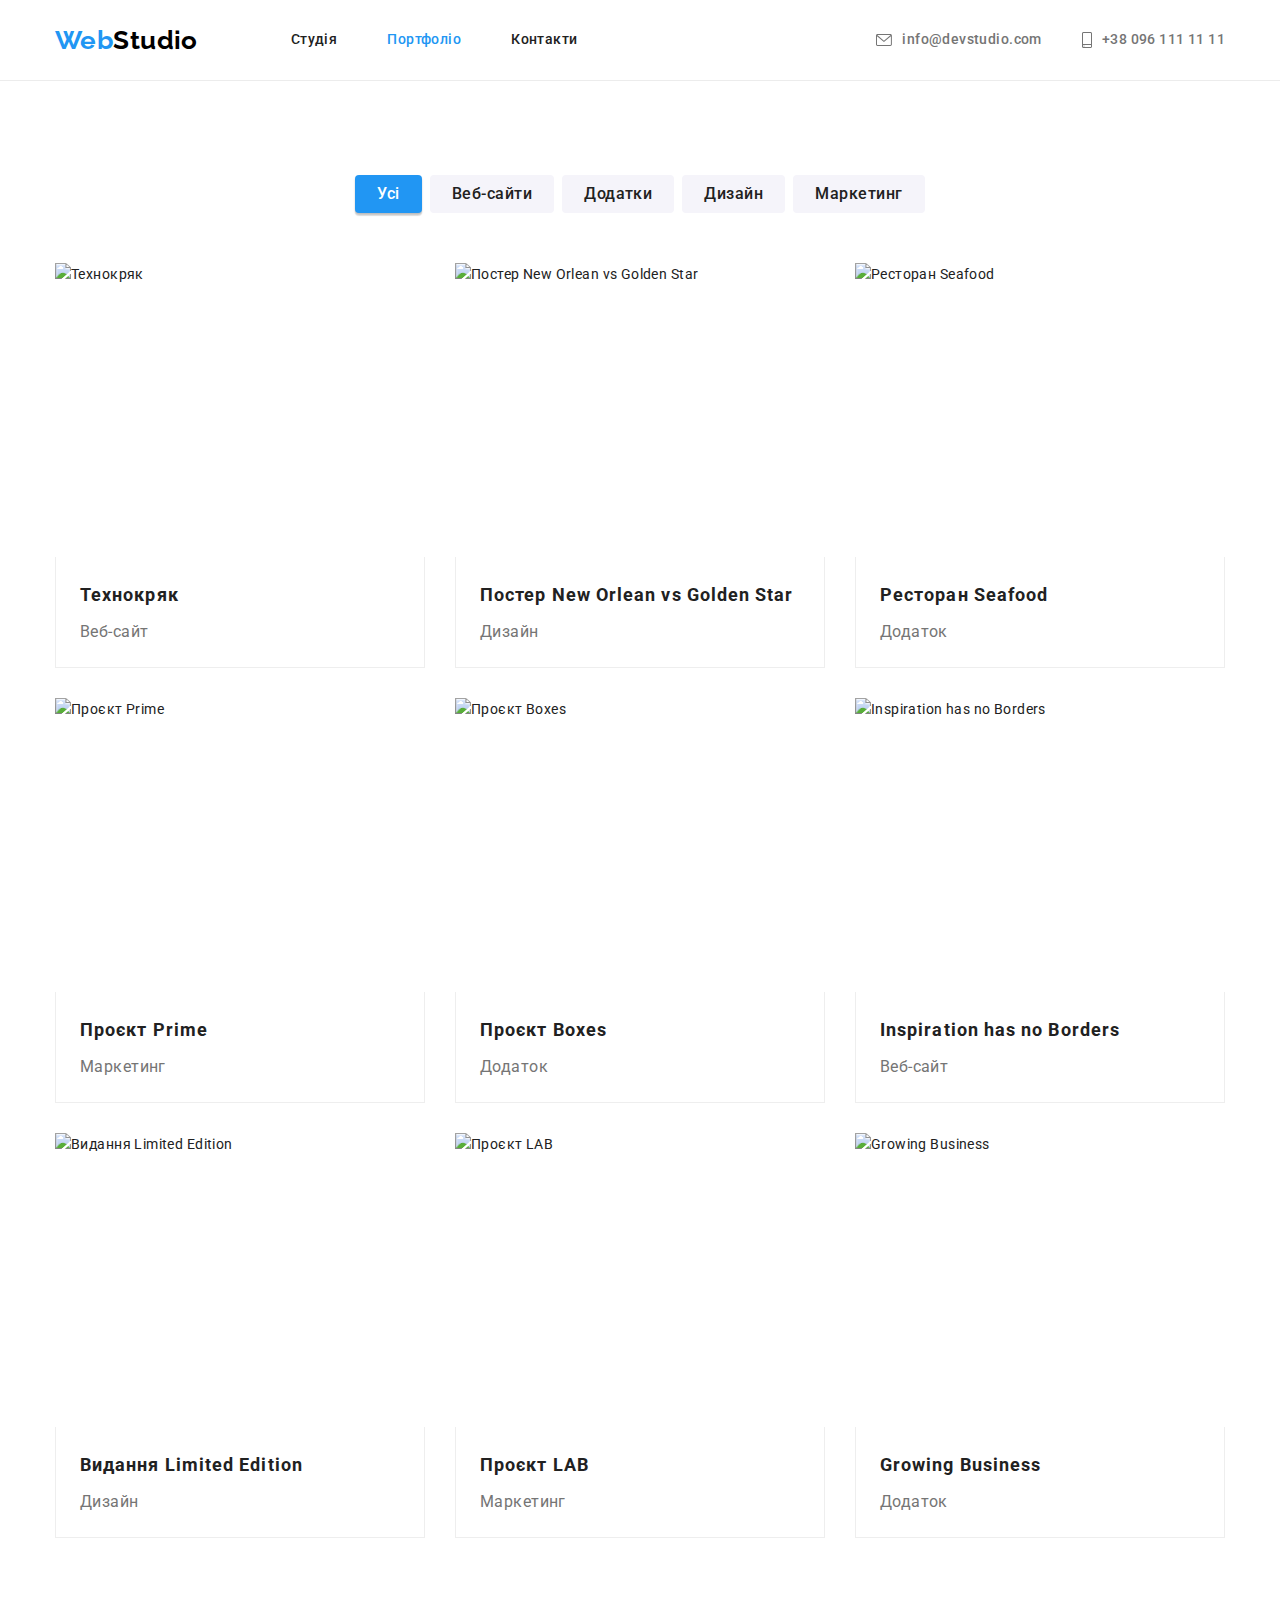
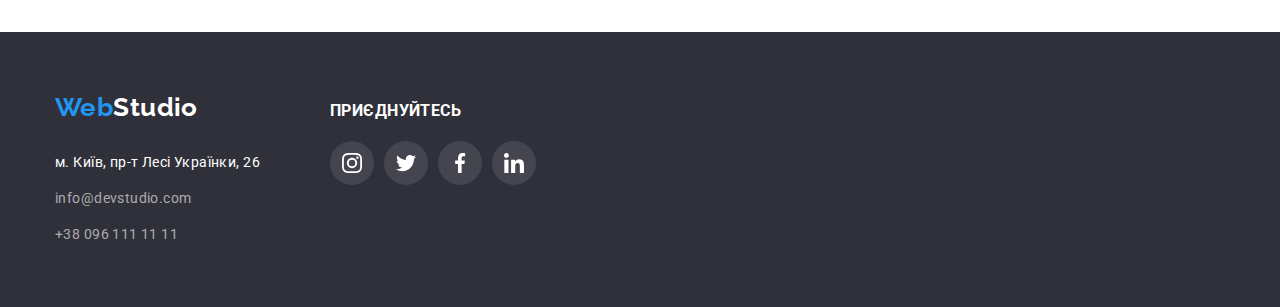
==== portfolio.html @ 0c7dbf27 "add icons to page and bg image to hero section" ====
<!DOCTYPE html>
<html lang="en">
  <head>
    <meta charset="UTF-8" />
    <meta http-equiv="X-UA-Compatible" content="IE=edge" />
    <meta name="viewport" content="width=device-width, initial-scale=1.0" />
    <title>WebStudio</title>
    <link rel="preconnect" href="https://fonts.googleapis.com" />
    <link rel="preconnect" href="https://fonts.gstatic.com" crossorigin />
    <link
      href="https://fonts.googleapis.com/css2?family=Raleway:wght@700&family=Roboto:wght@400;500;700;900&display=swap"
      rel="stylesheet"
    />
    <link
      rel="stylesheet"
      href="https://cdnjs.cloudflare.com/ajax/libs/modern-normalize/1.1.0/modern-normalize.min.css"
    />
    <link rel="stylesheet" href="./css/styles.css" />
  </head>
  <body>
    <header class="page-header">
      <div class="container main-nav">
        <a href="./index.html" class="link logo">
          <span class="accent">Web</span>Studio
        </a>
        <nav>
          <ul class="list nav-pages-list">
            <li class="nav-pages-item">
              <a href="./index.html" class="link nav-list-item "
                >Студія</a
              >
            </li>
            <li class="nav-pages-item">
              <a href="./portfolio.html" class="link nav-list-item current"
                >Портфоліо</a
              >
            </li>
            <li class="nav-pages-item">
              <a href="" class="link nav-list-item">Контакти</a>
            </li>
          </ul>
        </nav>
        <ul class="list header-contact-list">
          <li class="header-contact-item">
            <a href="mailto:info@devstudio.com" class="link contact-list-item">
              <svg class="icon-header-contact" width="16" height="12">
                <use href="./images/icons-not-min.svg#icon-envelope"></use>
              </svg>
              info@devstudio.com
            </a>
          </li>
          <li class="header-contact-item">
            <a href="tel:+380961111111" class="link contact-list-item">
              <svg class="icon-header-contact" width="10" height="16">
                <use href="./images/icons-not-min.svg#icon-smartphone"></use>
              </svg>
              +38 096 111 11 11
            </a>
          </li>
        </ul>
      </div>
    </header>

    <main>
      <section class="section portfolio">
        <div class="container">
          <h1 class="visually-hidden">Портфоліо</h1>
          <ul class="list filter-btn-list">
            <li class="filter-btn-item">
              <button type="button" class="btn filter-btn current-filter">
                Усі
              </button>
            </li>
            <li class="filter-btn-item">
              <button type="button" class="btn filter-btn">Веб-сайти</button>
            </li>
            <li class="filter-btn-item">
              <button type="button" class="btn filter-btn">Додатки</button>
            </li>
            <li class="filter-btn-item">
              <button type="button" class="btn filter-btn">Дизайн</button>
            </li>
            <li class="filter-btn-item">
              <button type="button" class="btn filter-btn">Маркетинг</button>
            </li>
          </ul>

          <ul class="list portfolio-work-list">
            <li class="portfolio-item">
              <a href="" class="link portfolio-list-item">
                <img
                  src="./images/portfolio-img-1-min.jpg"
                  alt="Технокряк"
                  width="370"
                  height="294"
                  class="portfoli-item-img"
                />
                <div class="portfolio-item-title-and-description">
                  <h2 class="portfolio-item-title">Технокряк</h2>
                  <p class="portfolio-item-description">Веб-сайт</p>
                </div>
              </a>
            </li>
            <li class="portfolio-item">
              <a href="" class="link portfolio-list-item">
                <img
                  src="./images/portfolio-img-2-min.jpg"
                  alt="Постер New Orlean vs Golden Star"
                  width="370"
                  height="294"
                  class="portfoli-item-img"
                />
                <div class="portfolio-item-title-and-description">
                  <h2 class="portfolio-item-title">
                    Постер New Orlean vs Golden Star
                  </h2>
                  <p class="portfolio-item-description">Дизайн</p>
                </div>
              </a>
            </li>
            <li class="portfolio-item">
              <a href="" class="link portfolio-list-item">
                <img
                  src="./images/portfolio-img-3-min.jpg"
                  alt="Ресторан Seafood"
                  width="370"
                  height="294"
                  class="portfoli-item-img"
                />
                <div class="portfolio-item-title-and-description">
                  <h2 class="portfolio-item-title">Ресторан Seafood</h2>
                  <p class="portfolio-item-description">Додаток</p>
                </div>
              </a>
            </li>
            <li class="portfolio-item">
              <a href="" class="link portfolio-list-item">
                <img
                  src="./images/portfolio-img-4-min.jpg"
                  alt="Проєкт Prime"
                  width="370"
                  height="294"
                  class="portfoli-item-img"
                />
                <div class="portfolio-item-title-and-description">
                  <h2 class="portfolio-item-title">Проєкт Prime</h2>
                  <p class="portfolio-item-description">Маркетинг</p>
                </div>
              </a>
            </li>
            <li class="portfolio-item">
              <a href="" class="link portfolio-list-item">
                <img
                  src="./images/portfolio-img-5-min.jpg"
                  alt="Проєкт Boxes"
                  width="370"
                  height="294"
                  class="portfoli-item-img"
                />
                <div class="portfolio-item-title-and-description">
                  <h2 class="portfolio-item-title">Проєкт Boxes</h2>
                  <p class="portfolio-item-description">Додаток</p>
                </div>
              </a>
            </li>
            <li class="portfolio-item">
              <a href="" class="link portfolio-list-item">
                <img
                  src="./images/portfolio-img-6-min.jpg"
                  alt="Inspiration has no Borders"
                  width="370"
                  height="294"
                  class="portfoli-item-img"
                />
                <div class="portfolio-item-title-and-description">
                  <h2 class="portfolio-item-title">
                    Inspiration has no Borders
                  </h2>
                  <p class="portfolio-item-description">Веб-сайт</p>
                </div>
              </a>
            </li>
            <li class="portfolio-item">
              <a href="" class="link portfolio-list-item">
                <img
                  src="./images/portfolio-img-7-min.jpg"
                  alt="Видання Limited Edition"
                  width="370"
                  height="294"
                  class="portfoli-item-img"
                />
                <div class="portfolio-item-title-and-description">
                  <h2 class="portfolio-item-title">Видання Limited Edition</h2>
                  <p class="portfolio-item-description">Дизайн</p>
                </div>
              </a>
            </li>
            <li class="portfolio-item">
              <a href="" class="link portfolio-list-item">
                <img
                  src="./images/portfolio-img-8-min.jpg"
                  alt="Проєкт LAB"
                  width="370"
                  height="294"
                  class="portfoli-item-img"
                />
                <div class="portfolio-item-title-and-description">
                  <h2 class="portfolio-item-title">Проєкт LAB</h2>
                  <p class="portfolio-item-description">Маркетинг</p>
                </div>
              </a>
            </li>
            <li class="portfolio-item">
              <a href="" class="link portfolio-list-item">
                <img
                  src="./images/portfolio-img-9-min.jpg"
                  alt="Growing Business"
                  width="370"
                  height="294"
                  class="portfoli-item-img"
                />
                <div class="portfolio-item-title-and-description">
                  <h2 class="portfolio-item-title">Growing Business</h2>
                  <p class="portfolio-item-description">Додаток</p>
                </div>
              </a>
            </li>
          </ul>
        </div>
      </section>
    </main>

    <footer class="page-footer">
      <div class="container footer-container">
        <div class="footer-address">
          <a href="./index.html" class="logo link"
            ><span class="accent">Web</span>Studio</a
          >
          <address>
            <ul class="list">
              <li>
                <a
                  href="https://goo.gl/maps/CrWaenzeoMtcujL5A"
                  target="_blank"
                  rel="noreferrer noopener"
                  class="link company-address"
                  >м. Київ, пр-т Лесі Українки, 26</a
                >
              </li>
              <li>
                <a href="mailto:info@devstudio.com" class="link company-mail"
                  >info@devstudio.com</a
                >
              </li>
              <li>
                <a href="tel:+380961111111" class="link company-tel"
                  >+38 096 111 11 11</a
                >
              </li>
            </ul>
          </address>
        </div>
        <div class="footer-social-medias">
          <h3 class="feature-title">приєднуйтесь</h3>
          <ul class="footer-soc-list list">
            <li class="footer-soc-item">
              <a href="" class="footer-soc-link link">
                <svg class="footer-soc-icon" width="20" height="20">
                  <use href="./images/icons-not-min.svg#icon-instagram"></use>
                </svg>
              </a>
            </li>

            <li class="footer-soc-item">
              <a href="" class="footer-soc-link link">
                <svg class="footer-soc-icon" width="20" height="20">
                  <use href="./images/icons-not-min.svg#icon-twitter"></use>
                </svg>
              </a>
            </li>

            <li class="footer-soc-item">
              <a href="" class="footer-soc-link link">
                <svg class="footer-soc-icon" width="20" height="20">
                  <use href="./images/icons-not-min.svg#icon-facebook"></use>
                </svg>
              </a>
            </li>

            <li class="footer-soc-item">
              <a href="" class="footer-soc-link link">
                <svg class="footer-soc-icon" width="20" height="20">
                  <use href="./images/icons-not-min.svg#icon-linkedin"></use>
                </svg>
              </a>
            </li>
          </ul>
        </div>
      </div>
    </footer>
  </body>
</html>
---- css/styles.css ----
:root {
  --accent-color: #2196f3;
  --bgc-hero-btn-hover: #188ce8;
  --simple-white-color: #ffffff;
  --simple-black-color: #000000;
  --primary-text-color: #212121;
  --secondary-text-color: #757575;
  --bgc-footer-and-hero: #2f303a;
  --bgc-section-team: #f5f4fa;
  --color-contacts-footer: rgba(255, 255, 255, 0.6);
  --border-color-in-portfolio: #eeeeee;
  --border-color-page-header: #ececec;
  --soc-icon-fill-in-team-section: #afb1b8;
  --footer-soc-bg-color: rgba(255, 255, 255, 0.1);
}

/* -------------Universal------------- */

body {
  background-color: var(--simple-white-color);
  font-family: "Roboto", sans-serif;
  font-size: 14px;
  letter-spacing: 0.03em;
  color: var(--primary-text-color);
  line-height: 1.71;
}

h1,
h2,
h3,
h4,
h5,
h6,
p {
  margin: 0;
  padding: 0;
}
.list {
  list-style: none;
  padding: 0;
  margin: 0;
}

.link {
  text-decoration: none;
  color: inherit;
  display: block;
}

.btn {
  font-family: inherit;
  cursor: pointer;
}

.container {
  width: 1200px;
  padding-left: 15px;
  padding-right: 15px;
  margin-left: auto;
  margin-right: auto;
}
.section {
  padding: 94px 0;
}

/* -------------Header------------- */

.page-header {
  border-bottom: 1px solid var(--border-color-page-header);
}
.logo {
  font-family: "Raleway", sans-serif;
  font-weight: 700;
  font-size: 26px;
  line-height: 1.19;
  color: var(--simple-black-color);
}

.main-nav {
  display: flex;
  align-items: center;
}

.page-nav .logo {
  display: inline-block;
}

.nav-pages-list {
  display: flex;
  /* margin-right: auto; */
}

.header-contact-list {
  display: flex;
  margin-left: auto;
}

.page-header .logo {
  margin-right: 93px;
}

.nav-pages-item:not(:last-child) {
  margin-right: 50px;
}

.header-contact-item:not(:last-child) {
  margin-right: 40px;
}

.accent {
  color: var(--accent-color);
}

.nav-list-item,
.contact-list-item {
  display: block;
  font-weight: 500;
  line-height: 1.14;
  padding-top: 32px;
  padding-bottom: 32px;
}
.contact-list-item {
  color: var(--secondary-text-color);
  display: flex;
  align-items: center;
}

.nav-list-item:hover,
.nav-list-item:focus,
.contact-list-item:hover,
.contact-list-item:focus {
  color: var(--accent-color);
}

.current {
  color: var(--accent-color);
}

.icon-header-contact {
  fill: currentColor;
  margin-right: 10px;
}

/* -------------Hero------------- */

.hero {
  background-color: var(--bgc-footer-and-hero);
  text-align: center;
  max-width: 1600px;
  max-height: 600px;
  padding-top: 200px;
  padding-bottom: 200px;
  margin-left: auto;
  margin-right: auto;
  background-image: linear-gradient(
      to right,
      rgba(47, 48, 58, 0.4),
      rgba(47, 48, 58, 0.4)
    ),
    url(../images/bg-img.jpg);
  background-repeat: no-repeat;
  background-position: center;
  background-size: cover;
}

.hero-text {
  width: 696px;
  font-weight: 900;
  font-size: 44px;
  line-height: 1.36;
  text-align: center;
  letter-spacing: 0.06em;
  color: var(--simple-white-color);
  text-transform: uppercase;
  margin-left: auto;
  margin-right: auto;
  margin-bottom: 30px;
}

.hero-btn {
  font-weight: 700;
  font-size: 16px;
  line-height: 1.88;
  color: var(--simple-white-color);
  background-color: var(--accent-color);
  box-shadow: 0px 4px 4px rgba(0, 0, 0, 0.15);
  border-radius: 4px;
  padding: 10px 24px;
  border-width: 0;
}

.hero-btn:hover,
.hero-btn:focus {
  background-color: var(--bgc-hero-btn-hover);
}

/* -------------Features------------- */

.visually-hidden {
  position: absolute;
  width: 1px;
  height: 1px;
  margin: -1px;
  border: 0;
  padding: 0;
  white-space: nowrap;
  clip-path: inset(100%);
  clip: rect(0 0 0 0);
  overflow: hidden;
}

.icon-features {
  display: block;
  margin-left: auto;
  margin-right: auto;
  height: 120px;
}

.icon-features-cont {
  background-color: var(--bgc-section-team);
  margin-bottom: 30px;
}
.feature-title {
  font-weight: 700;
  line-height: 1.14;
  text-transform: uppercase;
  margin-bottom: 10px;
}

.features .list {
  display: flex;
}
.features .list-item {
  width: calc((100%-90px) / 4);
}
.features .list-item:not(:last-child) {
  margin-right: 30px;
}

.feature-description {
  line-height: 1.41;
  color: var(--secondary-text-color);
}

/* -------------Work------------- */

.section-title {
  font-weight: 700;
  font-size: 36px;
  line-height: 1.17;
  text-align: center;
  margin-bottom: 50px;
}

.section.no-top-padding {
  padding-top: 0;
}

.work .list {
  display: flex;
}

.work .list-item img {
  display: block;
}

.work .list-item:not(:last-child) {
  margin-right: 30px;
}

.work .list-item {
  width: calc((100%-60px) / 3);
}
/* -------------Team------------- */

.team {
  background-color: var(--bgc-section-team);
}

.team-member-list {
  display: flex;
}

.team-member {
  background-color: var(--simple-white-color);
  width: calc((100%-90px) / 4);
  box-shadow: 0px 1px 3px rgba(0, 0, 0, 0.12), 0px 1px 1px rgba(0, 0, 0, 0.14),
    0px 2px 1px rgba(0, 0, 0, 0.2);
  border-radius: 0px 0px 4px 4px;
}

.team-member:not(:last-child) {
  margin-right: 30px;
}

.team-member-photo {
  margin-bottom: 30px;
}

.team-member-name {
  font-weight: 500;
  font-size: 16px;
  line-height: 1.19;
  text-align: center;
  margin-bottom: 10px;
}

.member-position {
  font-size: 16px;
  line-height: 1.19;
  text-align: center;
  color: var(--secondary-text-color);
  margin-bottom: 16px;
}

.member-soc-list {
  display: flex;
  justify-content: center;
  align-items: center;
  margin-bottom: 30px;
}

.member-soc-item:not(:last-child) {
  margin-right: 10px;
}

.member-soc-icon {
  fill: var(--soc-icon-fill-in-team-section);
}

.member-soc-link {
  width: 44px;
  height: 44px;
  display: flex;
  align-items: center;
  justify-content: center;
  border-radius: 50%;
}

.member-soc-link:hover .member-soc-icon,
.member-soc-link:focus .member-soc-icon {
  fill: var(--simple-white-color);
}

.member-soc-link:hover,
.member-soc-link:focus {
  background-color: var(--accent-color);
}

/* -------------Clients------------- */

.clients-list {
  display: flex;
  justify-content: space-between;
}

.clients-link {
  display: flex;
  align-items: center;
  justify-content: center;
  width: 170px;
  height: 92px;
  border: 1px solid var(--soc-icon-fill-in-team-section);
  border-radius: 4px;
}

.icon-clients {
  fill: var(--soc-icon-fill-in-team-section);
}

.clients-link:hover .icon-clients,
.clients-link:focus .icon-clients {
  fill: var(--accent-color);
}

.clients-link:hover,
.clients-link:focus {
  border-color: var(--accent-color);
}

/* -------------Footer------------- */

.page-footer {
  background-color: var(--bgc-footer-and-hero);
  padding: 60px 0;
}

.page-footer .logo {
  color: var(--simple-white-color);
  margin-bottom: 28px;
  display: inline-block;
}

.company-address,
.company-mail,
.company-tel {
  line-height: 1.71;
  font-style: normal;
  color: var(--color-contacts-footer);
}

.company-address:focus,
.company-address:hover,
.company-mail:focus,
.company-mail:hover,
.company-tel:focus,
.company-tel:hover {
  color: var(--accent-color);
}

.company-address {
  color: var(--simple-white-color);
}

.page-footer .list li:not(:last-child) {
  margin-bottom: 12px;
}

.footer-social-medias .feature-title {
  color: var(--simple-white-color);
  margin-bottom: 20px;
}

.footer-container {
  display: flex;
  align-items: baseline;
}

.footer-address {
  margin-right: 70px;
}

.footer-soc-list {
  display: flex;
}

.footer-soc-link {
  width: 44px;
  height: 44px;
  display: flex;
  align-items: center;
  justify-content: center;
  border-radius: 50%;
  background-color: var(--footer-soc-bg-color);
}

.footer-soc-item:not(:last-child) {
  margin-right: 10px;
}

.footer-soc-icon {
  fill: var(--simple-white-color);
}

.footer-soc-link:hover,
.member-soc-link:focus {
  background-color: var(--accent-color);
}

/* -------------Portfolio------------- */

.filter-btn {
  font-weight: 500;
  font-size: 16px;
  line-height: 1.62;
  letter-spacing: 0.03em;
  border-radius: 4px;
  border-width: 0;
  background-color: var(--bgc-section-team);
  color: var(--primary-text-color);
  padding: 6px 22px;
}

.filter-btn:hover,
.filter-btn:focus {
  background-color: var(--accent-color);
  color: var(--simple-white-color);
  box-shadow: 0px 3px 1px rgba(0, 0, 0, 0.1), 0px 1px 2px rgba(0, 0, 0, 0.08),
    0px 2px 2px rgba(0, 0, 0, 0.12);
}

.filter-btn-list {
  display: flex;

  margin-bottom: 50px;
  justify-content: center;
}

.filter-btn-item:not(:last-child) {
  margin-right: 8px;
}

.current-filter {
  background-color: var(--accent-color);
  color: var(--simple-white-color);
  box-shadow: 0px 3px 1px rgba(0, 0, 0, 0.1), 0px 1px 2px rgba(0, 0, 0, 0.08),
    0px 2px 2px rgba(0, 0, 0, 0.12);
}

.portfolio-item {
  width: calc((100% - 60px) / 3);
  margin-right: 30px;
  margin-bottom: 30px;
}

.portfolio-list-item:hover,
.portfolio-list-item:focus {
  box-shadow: 0px 1px 1px rgba(0, 0, 0, 0.12), 0px 4px 4px rgba(0, 0, 0, 0.06),
    1px 4px 6px rgba(0, 0, 0, 0.16);
}

.portfolio-item:nth-child(3n) {
  margin-right: 0;
}

.portfolio-item:nth-last-child(-n + 3) {
  margin-bottom: 0;
}

.portfolio-item-title {
  font-weight: 700;
  font-size: 18px;
  line-height: 2;
  letter-spacing: 0.06em;
  margin-bottom: 4px;
}

.portfoli-item-img {
  display: block;
}

.portfolio-item-description {
  font-size: 16px;
  line-height: 1.88;
  color: var(--secondary-text-color);
}

.portfolio-item-title-and-description {
  padding-left: 24px;
  padding-right: 24px;
  padding-top: 20px;
  padding-bottom: 20px;
  border: 1px solid var(--border-color-in-portfolio);
  border-top: none;
}

.portfolio-work-list {
  display: flex;
  flex-wrap: wrap;
}

/* -------------Universal------------- */
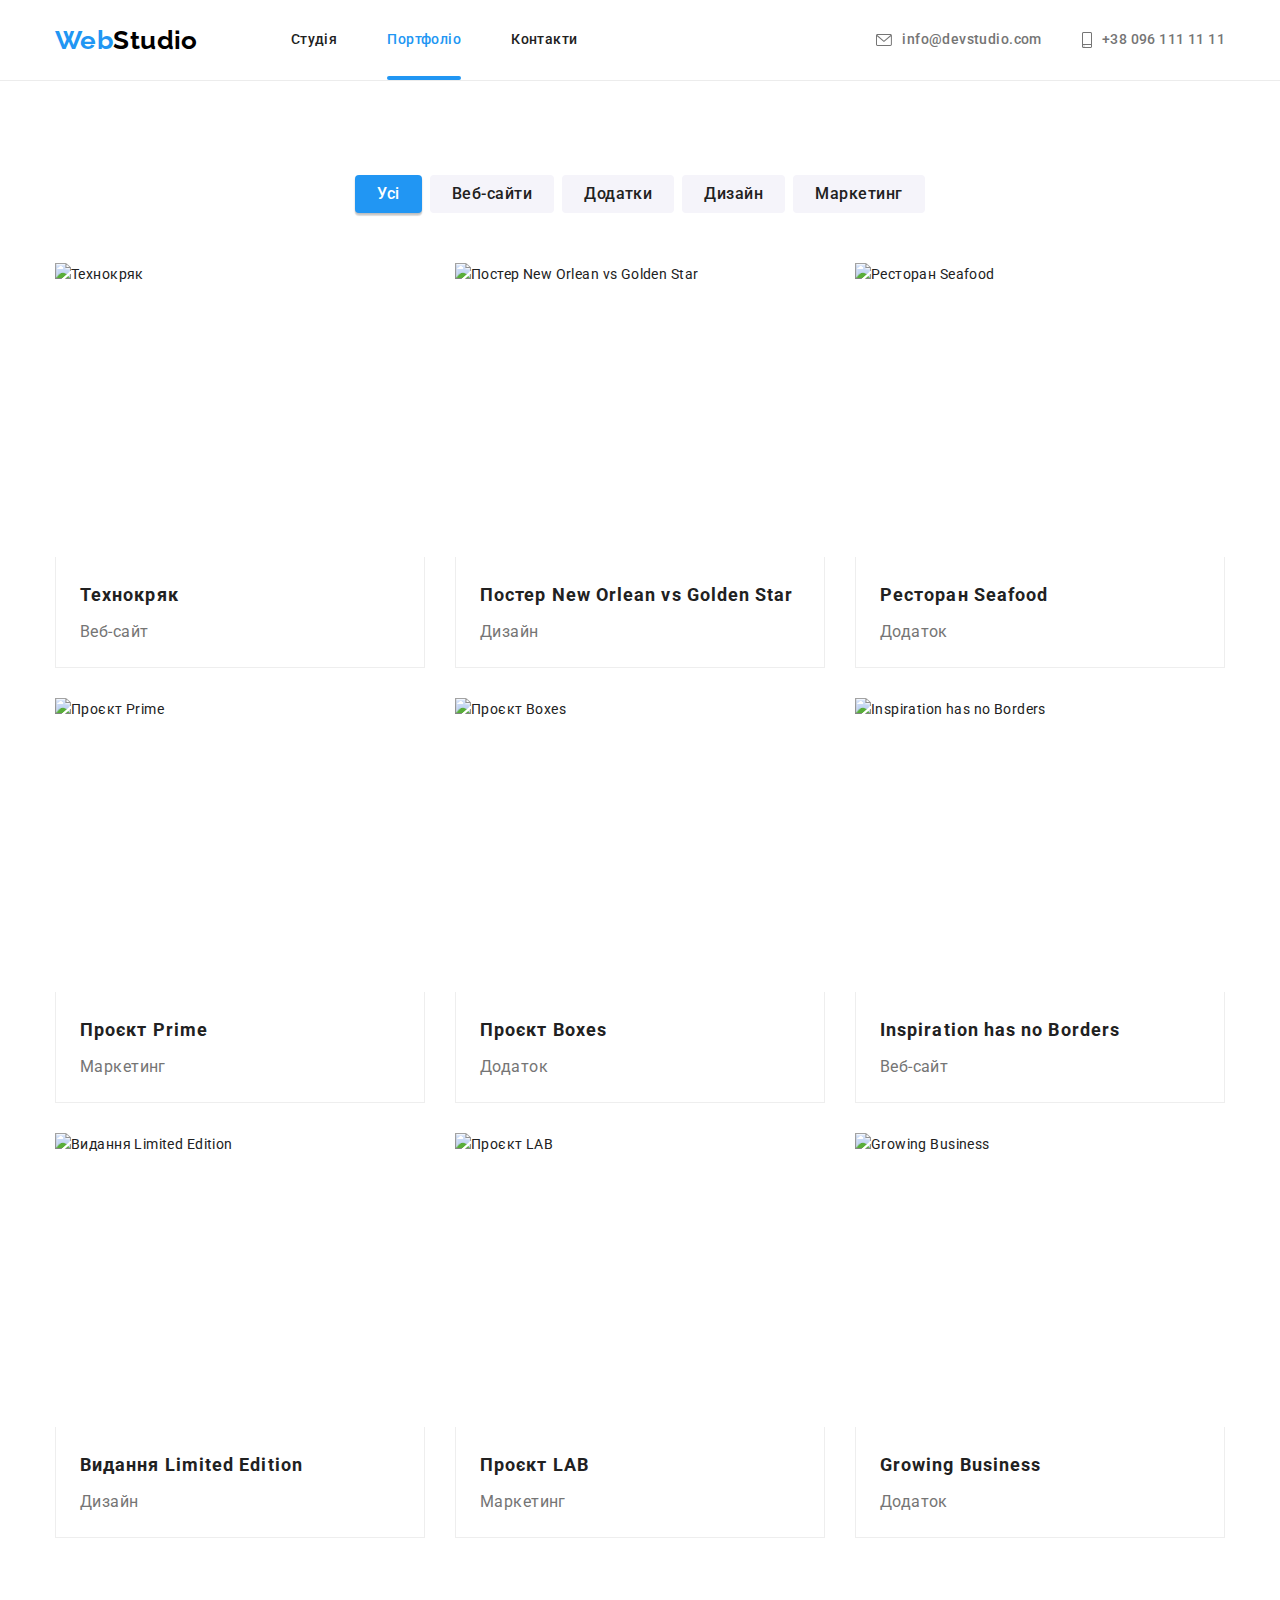
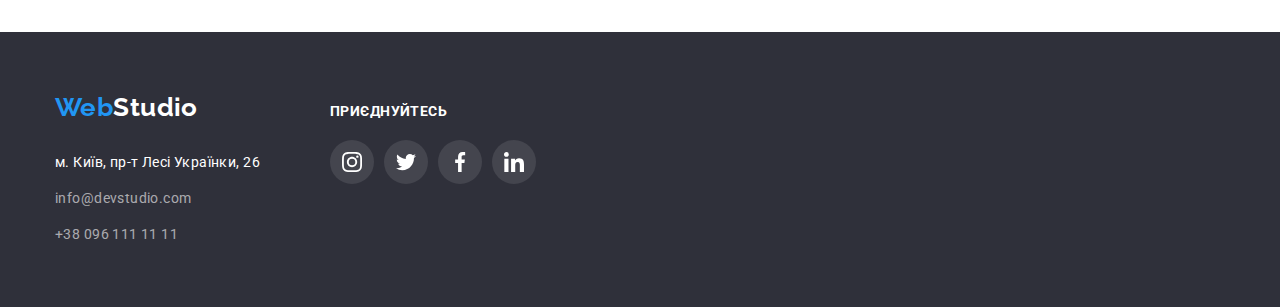
==== commit e40ad20b: "add animation and modal" ====
--- a/portfolio.html
+++ b/portfolio.html
@@ -26,9 +26,7 @@
         <nav>
           <ul class="list nav-pages-list">
             <li class="nav-pages-item">
-              <a href="./index.html" class="link nav-list-item "
-                >Студія</a
-              >
+              <a href="./index.html" class="link nav-list-item">Студія</a>
             </li>
             <li class="nav-pages-item">
               <a href="./portfolio.html" class="link nav-list-item current"
@@ -88,13 +86,20 @@
           <ul class="list portfolio-work-list">
             <li class="portfolio-item">
               <a href="" class="link portfolio-list-item">
-                <img
-                  src="./images/portfolio-img-1-min.jpg"
-                  alt="Технокряк"
-                  width="370"
-                  height="294"
-                  class="portfoli-item-img"
-                />
+                <div class="portfolio-item-thumb">
+                  <img
+                    src="./images/portfolio-img-1-min.jpg"
+                    alt="Технокряк"
+                    width="370"
+                    height="294"
+                    class="portfoli-item-img"
+                  />
+                  <p class="portfolio-item-cover-text">
+                    Ресурс пропонує комплексні пропозиції з різним рівнем
+                    функціоналу та сервісів. Все це дозволить відвідувачу
+                    отримати вичерпні відомості про компанію чи приватну особу.
+                  </p>
+                </div>
                 <div class="portfolio-item-title-and-description">
                   <h2 class="portfolio-item-title">Технокряк</h2>
                   <p class="portfolio-item-description">Веб-сайт</p>
@@ -103,13 +108,20 @@
             </li>
             <li class="portfolio-item">
               <a href="" class="link portfolio-list-item">
-                <img
-                  src="./images/portfolio-img-2-min.jpg"
-                  alt="Постер New Orlean vs Golden Star"
-                  width="370"
-                  height="294"
-                  class="portfoli-item-img"
-                />
+                <div class="portfolio-item-thumb">
+                  <img
+                    src="./images/portfolio-img-2-min.jpg"
+                    alt="Постер New Orlean vs Golden Star"
+                    width="370"
+                    height="294"
+                    class="portfoli-item-img"
+                  />
+                  <p class="portfolio-item-cover-text">
+                    Ресурс пропонує комплексні пропозиції з різним рівнем
+                    функціоналу та сервісів. Все це дозволить відвідувачу
+                    отримати вичерпні відомості про компанію чи приватну особу.
+                  </p>
+                </div>
                 <div class="portfolio-item-title-and-description">
                   <h2 class="portfolio-item-title">
                     Постер New Orlean vs Golden Star
@@ -261,7 +273,7 @@
           </address>
         </div>
         <div class="footer-social-medias">
-          <h3 class="feature-title">приєднуйтесь</h3>
+          <p class="footer-social-medias-title">приєднуйтесь</p>
           <ul class="footer-soc-list list">
             <li class="footer-soc-item">
               <a href="" class="footer-soc-link link">
--- a/css/styles.css
+++ b/css/styles.css
@@ -7,11 +7,14 @@
   --secondary-text-color: #757575;
   --bgc-footer-and-hero: #2f303a;
   --bgc-section-team: #f5f4fa;
-  --color-contacts-footer: rgba(255, 255, 255, 0.6);
   --border-color-in-portfolio: #eeeeee;
   --border-color-page-header: #ececec;
   --soc-icon-fill-in-team-section: #afb1b8;
   --footer-soc-bg-color: rgba(255, 255, 255, 0.1);
+  --bg-color-for-work-description: rgba(47, 48, 58, 0.8);
+  --bg-color-pirtfolio-item-hover: rgba(33, 150, 243, 0.9);
+  --color-contacts-footer: rgba(255, 255, 255, 0.6);
+  --backdrop-color-modal: rgba(0, 0, 0, 0.2);
 }
 
 /* -------------Universal------------- */
@@ -118,6 +121,7 @@
   line-height: 1.14;
   padding-top: 32px;
   padding-bottom: 32px;
+  transition: color 250ms cubic-bezier(0.4, 0, 0.2, 1);
 }
 .contact-list-item {
   color: var(--secondary-text-color);
@@ -132,8 +136,21 @@
   color: var(--accent-color);
 }
 
-.current {
+.nav-list-item.current {
   color: var(--accent-color);
+  position: relative;
+}
+
+.nav-list-item.current::after {
+  content: "";
+  position: absolute;
+  left: 0;
+  bottom: 0;
+  /* display: block; */
+  height: 4px;
+  width: 100%;
+  background-color: var(--accent-color);
+  border-radius: 2px;
 }
 
 .icon-header-contact {
@@ -187,6 +204,7 @@
   border-radius: 4px;
   padding: 10px 24px;
   border-width: 0;
+  transition: background-color 250ms cubic-bezier(0.4, 0, 0.2, 1);
 }
 
 .hero-btn:hover,
@@ -225,6 +243,7 @@
   line-height: 1.14;
   text-transform: uppercase;
   margin-bottom: 10px;
+  font-size: 14px;
 }
 
 .features .list {
@@ -260,17 +279,33 @@
   display: flex;
 }
 
-.work .list-item img {
+.work-img {
   display: block;
 }
 
-.work .list-item:not(:last-child) {
+.work-item:not(:last-child) {
   margin-right: 30px;
 }
 
-.work .list-item {
+.work-item {
   width: calc((100%-60px) / 3);
-}
+  position: relative;
+}
+
+.work-description {
+  font-weight: 700;
+  line-height: 1.14;
+  text-align: center;
+  text-transform: uppercase;
+  padding-top: 27px;
+  padding-bottom: 27px;
+  background-color: var(--bg-color-for-work-description);
+  color: var(--simple-white-color);
+  position: absolute;
+  bottom: 0;
+  width: 100%;
+}
+
 /* -------------Team------------- */
 
 .team {
@@ -326,6 +361,7 @@
 
 .member-soc-icon {
   fill: var(--soc-icon-fill-in-team-section);
+  transition: fill 250ms cubic-bezier(0.4, 0, 0.2, 1);
 }
 
 .member-soc-link {
@@ -335,6 +371,7 @@
   align-items: center;
   justify-content: center;
   border-radius: 50%;
+  transition: background-color 250ms cubic-bezier(0.4, 0, 0.2, 1);
 }
 
 .member-soc-link:hover .member-soc-icon,
@@ -362,10 +399,12 @@
   height: 92px;
   border: 1px solid var(--soc-icon-fill-in-team-section);
   border-radius: 4px;
+  transition: border-color 250ms cubic-bezier(0.4, 0, 0.2, 1);
 }
 
 .icon-clients {
   fill: var(--soc-icon-fill-in-team-section);
+  transition: fill 250ms cubic-bezier(0.4, 0, 0.2, 1);
 }
 
 .clients-link:hover .icon-clients,
@@ -397,6 +436,7 @@
   line-height: 1.71;
   font-style: normal;
   color: var(--color-contacts-footer);
+  transition: color 250ms cubic-bezier(0.4, 0, 0.2, 1);
 }
 
 .company-address:focus,
@@ -416,9 +456,13 @@
   margin-bottom: 12px;
 }
 
-.footer-social-medias .feature-title {
+.footer-social-medias-title {
   color: var(--simple-white-color);
   margin-bottom: 20px;
+  font-weight: 700;
+  line-height: 1.14;
+  text-transform: uppercase;
+  font-size: 14px;
 }
 
 .footer-container {
@@ -442,6 +486,7 @@
   justify-content: center;
   border-radius: 50%;
   background-color: var(--footer-soc-bg-color);
+  transition: background-color 250ms cubic-bezier(0.4, 0, 0.2, 1);
 }
 
 .footer-soc-item:not(:last-child) {
@@ -453,8 +498,60 @@
 }
 
 .footer-soc-link:hover,
-.member-soc-link:focus {
+.footer-soc-link:focus {
   background-color: var(--accent-color);
+}
+
+/* -------------Modal------------- */
+
+.backdrop {
+  position: fixed;
+  top: 0;
+  width: 100%;
+  height: 100%;
+  background-color: var(--backdrop-color-modal);
+  transition: opacity 250ms cubic-bezier(0.4, 0, 0.2, 1),
+    visibility 250ms cubic-bezier(0.4, 0, 0.2, 1);
+}
+
+.modal {
+  position: absolute;
+  top: 50%;
+  left: 50%;
+  transform: translate(-50%, -50%) scale(1);
+
+  width: 528px;
+  min-height: 581px;
+  background-color: var(--simple-white-color);
+  border-radius: 4px;
+  transition: transform 250ms cubic-bezier(0.4, 0, 0.2, 1);
+}
+
+.backdrop.is-hidden .modal {
+  transform: translate(-50%, -150%) scale(1.5);
+}
+
+.modal-close {
+  position: absolute;
+  top: 8px;
+  right: 8px;
+
+  width: 30px;
+  height: 30px;
+  background-color: var(--simple-white-color);
+  border: 1px solid rgba(0, 0, 0, 0.1);
+  border-radius: 50%;
+
+  display: flex;
+  justify-content: center;
+  align-items: center;
+  cursor: pointer;
+}
+
+.is-hidden {
+  opacity: 0;
+  visibility: hidden;
+  pointer-events: none;
 }
 
 /* -------------Portfolio------------- */
@@ -469,6 +566,9 @@
   background-color: var(--bgc-section-team);
   color: var(--primary-text-color);
   padding: 6px 22px;
+  transition: background-color 250ms cubic-bezier(0.4, 0, 0.2, 1),
+    color 250ms cubic-bezier(0.4, 0, 0.2, 1),
+    box-shadow 250ms cubic-bezier(0.4, 0, 0.2, 1);
 }
 
 .filter-btn:hover,
@@ -501,6 +601,35 @@
   width: calc((100% - 60px) / 3);
   margin-right: 30px;
   margin-bottom: 30px;
+}
+
+.portfolio-item-thumb {
+  position: relative;
+  overflow: hidden;
+}
+
+.portfolio-item-cover-text {
+  font-size: 18px;
+  line-height: 1.56;
+  color: var(--simple-white-color);
+  background-color: var(--bg-color-pirtfolio-item-hover);
+  height: 100%;
+  padding: 63px 24px;
+
+  position: absolute;
+  top: 0;
+  transform: translateY(100%);
+  transition: transform 250ms cubic-bezier(0.4, 0, 0.2, 1);
+  overflow: auto;
+}
+
+.portfolio-list-item:hover .portfolio-item-cover-text,
+.portfolio-list-item:focus .portfolio-item-cover-text {
+  transform: translateY(0);
+}
+
+.portfolio-list-item {
+  transition: box-shadow 250ms cubic-bezier(0.4, 0, 0.2, 1);
 }
 
 .portfolio-list-item:hover,
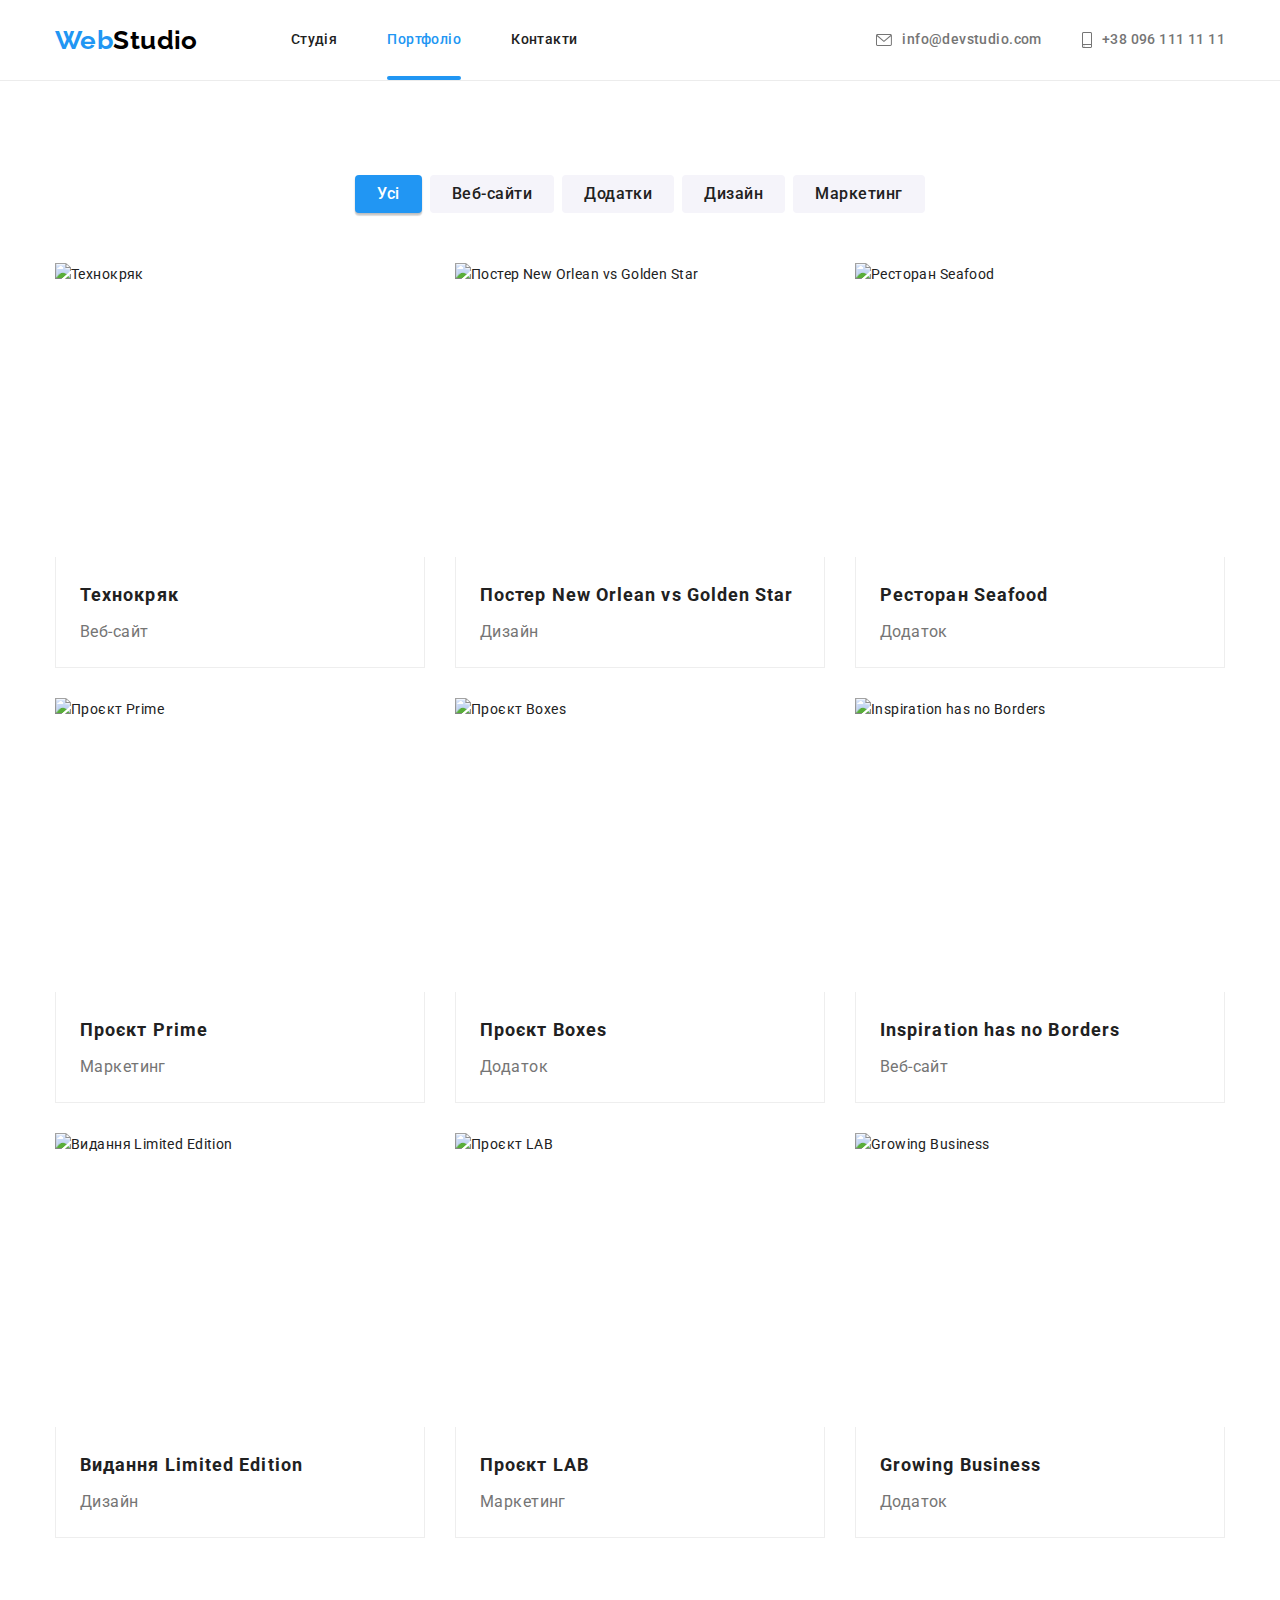
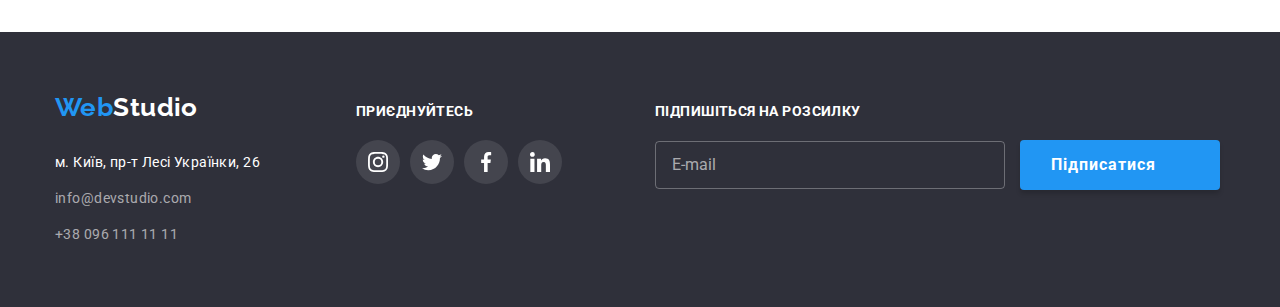
==== commit c789d8c7: "sass-v1" ====
--- a/portfolio.html
+++ b/portfolio.html
@@ -15,18 +15,21 @@
       rel="stylesheet"
       href="https://cdnjs.cloudflare.com/ajax/libs/modern-normalize/1.1.0/modern-normalize.min.css"
     />
-    <link rel="stylesheet" href="./css/styles.css" />
+    <!-- <link rel="stylesheet" href="./css/styles.css" /> -->
+    <link rel="stylesheet" href="./css/main.min.css" />
   </head>
   <body>
     <header class="page-header">
       <div class="container main-nav">
         <a href="./index.html" class="link logo">
-          <span class="accent">Web</span>Studio
+          <span class="logo-accent">Web</span>Studio
         </a>
         <nav>
           <ul class="list nav-pages-list">
             <li class="nav-pages-item">
-              <a href="./index.html" class="link nav-list-item">Студія</a>
+              <a href="./index.html" class="link nav-list-item "
+                >Студія</a
+              >
             </li>
             <li class="nav-pages-item">
               <a href="./portfolio.html" class="link nav-list-item current"
@@ -65,21 +68,21 @@
           <h1 class="visually-hidden">Портфоліо</h1>
           <ul class="list filter-btn-list">
             <li class="filter-btn-item">
-              <button type="button" class="btn filter-btn current-filter">
+              <button type="button" class="filter-btn current-filter">
                 Усі
               </button>
             </li>
             <li class="filter-btn-item">
-              <button type="button" class="btn filter-btn">Веб-сайти</button>
-            </li>
-            <li class="filter-btn-item">
-              <button type="button" class="btn filter-btn">Додатки</button>
-            </li>
-            <li class="filter-btn-item">
-              <button type="button" class="btn filter-btn">Дизайн</button>
-            </li>
-            <li class="filter-btn-item">
-              <button type="button" class="btn filter-btn">Маркетинг</button>
+              <button type="button" class="filter-btn">Веб-сайти</button>
+            </li>
+            <li class="filter-btn-item">
+              <button type="button" class="filter-btn">Додатки</button>
+            </li>
+            <li class="filter-btn-item">
+              <button type="button" class="filter-btn">Дизайн</button>
+            </li>
+            <li class="filter-btn-item">
+              <button type="button" class="filter-btn">Маркетинг</button>
             </li>
           </ul>
 
@@ -245,11 +248,11 @@
     <footer class="page-footer">
       <div class="container footer-container">
         <div class="footer-address">
-          <a href="./index.html" class="logo link"
-            ><span class="accent">Web</span>Studio</a
+          <a href="./index.html" class="logo logo-inverse link"
+            ><span class="logo-accent">Web</span>Studio</a
           >
           <address>
-            <ul class="list">
+            <ul class="list footer-address-list">
               <li>
                 <a
                   href="https://goo.gl/maps/CrWaenzeoMtcujL5A"
@@ -272,6 +275,7 @@
             </ul>
           </address>
         </div>
+
         <div class="footer-social-medias">
           <p class="footer-social-medias-title">приєднуйтесь</p>
           <ul class="footer-soc-list list">
@@ -308,6 +312,24 @@
             </li>
           </ul>
         </div>
+
+        <div class="footer-form-section">
+          <p class="footer-form-title">Підпишіться на розсилку</p>
+          <form class="footer-form">
+            <input
+              class="footer-form-input"
+              type="email"
+              placeholder="E-mail"
+              name="mail"
+            />
+            <button class="footer-submit-btn btn" type="submit">
+              Підписатися
+              <svg class="icon-footer-btn" width="24" height="24">
+                <use href="./images/icons-not-min.svg#icon-send"></use>
+              </svg>
+            </button>
+          </form>
+        </div>
       </div>
     </footer>
   </body>
--- a/css/styles.css
+++ b/css/styles.css
@@ -448,12 +448,20 @@
   color: var(--accent-color);
 }
 
+.footer-address-list {
+  width: 231px;
+}
+
 .company-address {
   color: var(--simple-white-color);
 }
 
 .page-footer .list li:not(:last-child) {
   margin-bottom: 12px;
+}
+
+.footer-social-medias {
+  margin-right: 93px;
 }
 
 .footer-social-medias-title {
@@ -500,6 +508,65 @@
 .footer-soc-link:hover,
 .footer-soc-link:focus {
   background-color: var(--accent-color);
+}
+
+.footer-form-title {
+  color: var(--simple-white-color);
+  font-weight: 700;
+  line-height: 1.14;
+  text-transform: uppercase;
+  font-size: 14px;
+  margin-bottom: 20px;
+}
+
+.footer-form-input {
+  height: 48px;
+  min-width: 350px;
+  max-width: 354px;
+  border: 1px solid rgba(255, 255, 255, 0.3);
+  border-radius: 4px;
+  background-color: transparent;
+  padding: 0 16px;
+  margin-right: 12px;
+  color: var(--simple-white-color);
+  font-size: 16px;
+  line-height: 1.25;
+}
+
+.footer-form-input::placeholder {
+  font-weight: 400;
+  font-size: 16px;
+  line-height: 1.25;
+  color: rgba(255, 255, 255, 0.6);
+}
+
+.footer-submit-btn {
+  width: 200px;
+  height: 50px;
+  color: var(--simple-white-color);
+  font-weight: 700;
+  font-size: 16px;
+  line-height: 1.88;
+  letter-spacing: 0.06em;
+  background-color: var(--accent-color);
+  border: none;
+  border-radius: 4px;
+  display: inline-flex;
+  align-items: center;
+  justify-content: center;
+  box-shadow: 0px 4px 4px rgba(0, 0, 0, 0.15);
+  cursor: pointer;
+  transition: background-color 250ms cubic-bezier(0.4, 0, 0.2, 1);
+}
+
+.footer-submit-btn:hover,
+.footer-submit-btn:focus {
+  background-color: var(--bgc-hero-btn-hover);
+}
+
+.icon-footer-btn {
+  margin-left: 10px;
+  fill: var(--simple-white-color);
 }
 
 /* -------------Modal------------- */
@@ -525,6 +592,7 @@
   background-color: var(--simple-white-color);
   border-radius: 4px;
   transition: transform 250ms cubic-bezier(0.4, 0, 0.2, 1);
+  padding: 40px;
 }
 
 .backdrop.is-hidden .modal {
@@ -546,12 +614,160 @@
   justify-content: center;
   align-items: center;
   cursor: pointer;
+  transition: fill 250ms cubic-bezier(0.4, 0, 0.2, 1);
+}
+
+.modal-close:hover,
+.modal-close:focus {
+  fill: var(--accent-color);
 }
 
 .is-hidden {
   opacity: 0;
   visibility: hidden;
   pointer-events: none;
+}
+
+.modal-title {
+  font-weight: 700;
+  font-size: 20px;
+  line-height: 1.15;
+  text-align: center;
+  color: var(--primary-text-color);
+  margin-bottom: 12px;
+}
+
+.modal-input {
+  width: 100%;
+  height: 40px;
+  border: 1px solid rgba(33, 33, 33, 0.2);
+  border-radius: 4px;
+  padding-left: 42px;
+  transition: border-color 250ms cubic-bezier(0.4, 0, 0.2, 1);
+}
+
+.modal-input:focus,
+.modal-input:hover {
+  border-color: var(--accent-color);
+  outline: transparent;
+}
+
+.modal-input:focus + .icon-modal-input,
+.modal-input:hover + .icon-modal-input {
+  fill: var(--accent-color);
+}
+
+.modal-input-group {
+  display: block;
+  margin-bottom: 10px;
+  font-weight: 400;
+  font-size: 12px;
+  line-height: 1.17;
+  letter-spacing: 0.01em;
+  color: var(--secondary-text-color);
+}
+
+.input-wrapper {
+  position: relative;
+  margin-top: 4px;
+}
+
+.icon-modal-input {
+  position: absolute;
+  top: 50%;
+  left: 12px;
+  transform: translateY(-50%);
+  transition: fill 250ms cubic-bezier(0.4, 0, 0.2, 1);
+}
+
+.modal-textarea {
+  width: 100%;
+  height: 120px;
+  border: 1px solid rgba(33, 33, 33, 0.2);
+  border-radius: 4px;
+  padding: 12px 16px;
+  margin-top: 4px;
+  resize: none;
+  transition: border-color 250ms cubic-bezier(0.4, 0, 0.2, 1);
+}
+
+.modal-textarea:focus,
+.modal-textarea:hover {
+  border-color: var(--accent-color);
+  outline: transparent;
+}
+
+.modal-textarea::placeholder {
+  font-size: 12px;
+  line-height: 14px;
+  letter-spacing: 0.01em;
+  color: rgba(117, 117, 117, 0.5);
+}
+
+.modal-input-group.textarea {
+  margin-bottom: 20px;
+}
+
+.checkbox-input-wrapper {
+  margin-bottom: 30px;
+  display: flex;
+  justify-content: center;
+}
+
+.check-label {
+  display: flex;
+  align-items: center;
+}
+
+.check-label::before {
+  content: "";
+  display: inline-flex;
+  margin-right: 8px;
+  width: 16px;
+  height: 16px;
+  border: 2px solid var(--primary-text-color);
+  border-radius: 2px;
+  transition: background-color 250ms cubic-bezier(0.4, 0, 0.2, 1),
+    border-color 250ms cubic-bezier(0.4, 0, 0.2, 1);
+}
+
+.modal-input-checkbox:checked + .check-label::before {
+  border-color: transparent;
+  background-image: url("../images/check.svg");
+  background-repeat: no-repeat;
+  background-color: var(--accent-color);
+  background-position: center;
+}
+
+.politic-link {
+  color: var(--accent-color);
+  display: inline;
+  text-decoration: underline;
+}
+
+.modal-submit-btn {
+  font-weight: 700;
+  font-size: 16px;
+  line-height: 1.88;
+  text-align: center;
+  letter-spacing: 0.06em;
+  color: var(--simple-white-color);
+  border: none;
+  border-radius: 4px;
+  background-color: var(--accent-color);
+  width: 200px;
+  height: 50px;
+  display: block;
+  margin-left: auto;
+  margin-right: auto;
+  box-shadow: 0px 4px 4px rgba(0, 0, 0, 0.15);
+  transition: background-color 250ms cubic-bezier(0.4, 0, 0.2, 1);
+  cursor: pointer;
+}
+
+.modal-submit-btn:hover,
+.modal-submit-btn:focus {
+  background-color: var(--bgc-hero-btn-hover);
 }
 
 /* -------------Portfolio------------- */
--- a/css/main.min.css
+++ b/css/main.min.css
@@ -0,0 +1 @@
+:root{--accent-color: #2196f3;--bgc-hero-btn-hover: #188ce8;--simple-white-color: #ffffff;--simple-black-color: #000000;--primary-text-color: #212121;--secondary-text-color: #757575;--bgc-footer-and-hero: #2f303a;--bgc-section-team: #f5f4fa;--border-color-in-portfolio: #eeeeee;--border-color-page-header: #ececec;--soc-icon-fill-in-team-section: #afb1b8;--footer-soc-bg-color: rgba(255, 255, 255, 0.1);--bg-color-for-work-description: rgba(47, 48, 58, 0.8);--bg-color-pirtfolio-item-hover: rgba(33, 150, 243, 0.9);--color-contacts-footer: rgba(255, 255, 255, 0.6);--backdrop-color-modal: rgba(0, 0, 0, 0.2)}h1,h2,h3,h4,h5,h6,p{margin:0;padding:0}ol,ul{margin:0;padding-left:0}body{background-color:var(--simple-white-color);font-family:"Roboto",sans-serif;font-size:14px;letter-spacing:.03em;color:var(--primary-text-color);line-height:1.71}.section{padding:94px 0}.list{list-style:none;padding:0;margin:0}.link{text-decoration:none;color:inherit;display:block}.visually-hidden{position:absolute;width:1px;height:1px;margin:-1px;border:0;padding:0;white-space:nowrap;-webkit-clip-path:inset(100%);clip-path:inset(100%);clip:rect(0 0 0 0);overflow:hidden}.container{width:1200px;padding-left:15px;padding-right:15px;margin-left:auto;margin-right:auto}.btn{font-family:inherit;font-size:16px;font-weight:700;line-height:1.88;letter-spacing:.06em;color:var(--simple-white-color);min-width:200px;height:50px;background-color:var(--accent-color);transition:background-color 250ms cubic-bezier(0.4, 0, 0.2, 1);border:none;border-radius:4px;box-shadow:0px 4px 4px rgba(0,0,0,.15);cursor:pointer}.btn:hover,.btn:focus{background-color:var(--bgc-hero-btn-hover)}.logo{font-family:"Raleway",sans-serif;font-weight:700;font-size:26px;line-height:1.19;color:var(--simple-black-color);display:inline-block}.logo-accent{color:var(--accent-color)}.logo-inverse{color:var(--simple-white-color)}.section-title{font-weight:700;font-size:36px;line-height:1.17;text-align:center;margin-bottom:50px}.page-header{border-bottom:1px solid var(--border-color-page-header)}.main-nav{display:flex;align-items:center}.nav-pages-list{display:flex}.header-contact-list{display:flex;margin-left:auto}.page-header .logo{margin-right:93px}.nav-pages-item:not(:last-child){margin-right:50px}.header-contact-item:not(:last-child){margin-right:40px}.nav-list-item,.contact-list-item{display:block;font-weight:500;line-height:1.14;padding-top:32px;padding-bottom:32px;transition:color 250ms cubic-bezier(0.4, 0, 0.2, 1)}.nav-list-item:hover,.nav-list-item:focus,.contact-list-item:hover,.contact-list-item:focus{color:var(--accent-color)}.contact-list-item{color:var(--secondary-text-color);display:flex;align-items:center}.nav-list-item.current{color:var(--accent-color);position:relative}.nav-list-item.current::after{content:"";position:absolute;left:0;bottom:0;height:4px;width:100%;background-color:var(--accent-color);border-radius:2px}.icon-header-contact{fill:currentColor;margin-right:10px}.hero{background-color:var(--bgc-footer-and-hero);text-align:center;max-width:1600px;max-height:600px;padding-top:200px;padding-bottom:200px;margin-left:auto;margin-right:auto;background-image:linear-gradient(to right, rgba(47, 48, 58, 0.4), rgba(47, 48, 58, 0.4)),url(../images/bg-img.jpg);background-repeat:no-repeat;background-position:center;background-size:cover}.hero-text{width:696px;font-weight:900;font-size:44px;line-height:1.36;text-align:center;letter-spacing:.06em;color:var(--simple-white-color);text-transform:uppercase;margin-left:auto;margin-right:auto;margin-bottom:30px}.hero-btn{padding:10px 24px}.icon-features{display:block;margin-left:auto;margin-right:auto;height:120px}.icon-features-cont{background-color:var(--bgc-section-team);margin-bottom:30px}.feature-title{font-weight:700;line-height:1.14;text-transform:uppercase;margin-bottom:10px;font-size:14px}.features .list{display:flex}.features .list-item{width:calc((100% - 90px)/4)}.features .list-item:not(:last-child){margin-right:30px}.feature-description{line-height:1.41;color:var(--secondary-text-color)}.section.no-top-padding{padding-top:0}.work .list{display:flex}.work-img{display:block}.work-item{width:calc((100% - 60px)/3);position:relative}.work-item:not(:last-child){margin-right:30px}.work-description{font-weight:700;line-height:1.14;text-align:center;text-transform:uppercase;padding-top:27px;padding-bottom:27px;background-color:var(--bg-color-for-work-description);color:var(--simple-white-color);position:absolute;bottom:0;width:100%}.team{background-color:var(--bgc-section-team)}.team-member-list{display:flex}.team-member{background-color:var(--simple-white-color);width:calc((100% - 90px)/4);box-shadow:0px 1px 3px rgba(0,0,0,.12),0px 1px 1px rgba(0,0,0,.14),0px 2px 1px rgba(0,0,0,.2);border-radius:0px 0px 4px 4px}.team-member:not(:last-child){margin-right:30px}.team-member-photo{margin-bottom:30px}.team-member-name{font-weight:500;font-size:16px;line-height:1.19;text-align:center;margin-bottom:10px}.member-position{font-size:16px;line-height:1.19;text-align:center;color:var(--secondary-text-color);margin-bottom:16px}.member-soc-list{display:flex;justify-content:center;align-items:center;margin-bottom:30px}.member-soc-item:not(:last-child){margin-right:10px}.member-soc-icon{fill:var(--soc-icon-fill-in-team-section);transition:fill 250ms cubic-bezier(0.4, 0, 0.2, 1)}.member-soc-link:hover .member-soc-icon,.member-soc-link:focus .member-soc-icon{fill:var(--simple-white-color)}.member-soc-link{width:44px;height:44px;display:flex;align-items:center;justify-content:center;border-radius:50%;transition:background-color 250ms cubic-bezier(0.4, 0, 0.2, 1)}.member-soc-link:hover,.member-soc-link:focus{background-color:var(--accent-color)}.clients-list{display:flex;justify-content:space-between}.clients-link{display:flex;align-items:center;justify-content:center;width:170px;height:92px;border:1px solid var(--soc-icon-fill-in-team-section);border-radius:4px;transition:border-color 250ms cubic-bezier(0.4, 0, 0.2, 1)}.clients-link:hover,.clients-link:focus{border-color:var(--accent-color)}.icon-clients{fill:var(--soc-icon-fill-in-team-section);transition:fill 250ms cubic-bezier(0.4, 0, 0.2, 1)}.clients-link:hover .icon-clients,.clients-link:focus .icon-clients{fill:var(--accent-color)}.page-footer{background-color:var(--bgc-footer-and-hero);padding:60px 0}.page-footer .logo{margin-bottom:28px}.company-address,.company-mail,.company-tel{line-height:1.71;font-style:normal;color:var(--color-contacts-footer);transition:color 250ms cubic-bezier(0.4, 0, 0.2, 1)}.company-address:focus,.company-address:hover,.company-mail:focus,.company-mail:hover,.company-tel:focus,.company-tel:hover{color:var(--accent-color)}.footer-address-list{width:231px}.company-address{color:var(--simple-white-color)}.page-footer .list li:not(:last-child){margin-bottom:12px}.footer-social-medias{margin-right:93px}.footer-social-medias-title{color:var(--simple-white-color);margin-bottom:20px;font-weight:700;line-height:1.14;text-transform:uppercase;font-size:14px}.footer-container{display:flex;align-items:baseline}.footer-address{margin-right:70px}.footer-soc-list{display:flex}.footer-soc-link{width:44px;height:44px;display:flex;align-items:center;justify-content:center;border-radius:50%;background-color:var(--footer-soc-bg-color);transition:background-color 250ms cubic-bezier(0.4, 0, 0.2, 1)}.footer-soc-link:hover,.footer-soc-link:focus{background-color:var(--accent-color)}.footer-soc-item:not(:last-child){margin-right:10px}.footer-soc-icon{fill:var(--simple-white-color)}.footer-form-title{color:var(--simple-white-color);font-weight:700;line-height:1.14;text-transform:uppercase;font-size:14px;margin-bottom:20px}.footer-form-input{height:48px;min-width:350px;max-width:354px;border:1px solid rgba(255,255,255,.3);border-radius:4px;background-color:rgba(0,0,0,0);padding:0 16px;margin-right:12px;color:var(--simple-white-color);font-size:16px;line-height:1.25}.footer-form-input::-moz-placeholder{font-weight:400;font-size:16px;line-height:1.25;color:rgba(255,255,255,.6)}.footer-form-input:-ms-input-placeholder{font-weight:400;font-size:16px;line-height:1.25;color:rgba(255,255,255,.6)}.footer-form-input::placeholder{font-weight:400;font-size:16px;line-height:1.25;color:rgba(255,255,255,.6)}.footer-submit-btn{display:inline-flex;align-items:center;justify-content:center}.icon-footer-btn{margin-left:10px;fill:var(--simple-white-color)}.backdrop{position:fixed;top:0;width:100%;height:100%;background-color:var(--backdrop-color-modal);transition:opacity 250ms cubic-bezier(0.4, 0, 0.2, 1),visibility 250ms cubic-bezier(0.4, 0, 0.2, 1)}.modal{position:absolute;top:50%;left:50%;transform:translate(-50%, -50%) scale(1);width:528px;min-height:581px;background-color:var(--simple-white-color);border-radius:4px;transition:transform 250ms cubic-bezier(0.4, 0, 0.2, 1);padding:40px}.backdrop.is-hidden .modal{transform:translate(-50%, -150%) scale(1.5)}.modal-close{position:absolute;top:8px;right:8px;width:30px;height:30px;background-color:var(--simple-white-color);border:1px solid rgba(0,0,0,.1);border-radius:50%;display:flex;justify-content:center;align-items:center;cursor:pointer;transition:fill 250ms cubic-bezier(0.4, 0, 0.2, 1)}.modal-close:hover,.modal-close:focus{fill:var(--accent-color)}.is-hidden{opacity:0;visibility:hidden;pointer-events:none}.modal-title{font-weight:700;font-size:20px;line-height:1.15;text-align:center;color:var(--primary-text-color);margin-bottom:12px}.modal-input{width:100%;height:40px;border:1px solid rgba(33,33,33,.2);border-radius:4px;padding-left:42px;transition:border-color 250ms cubic-bezier(0.4, 0, 0.2, 1)}.modal-input:focus,.modal-input:hover{border-color:var(--accent-color);outline:rgba(0,0,0,0)}.modal-input:focus+.icon-modal-input,.modal-input:hover+.icon-modal-input{fill:var(--accent-color)}.modal-input-group{display:block;margin-bottom:10px;font-weight:400;font-size:12px;line-height:1.17;letter-spacing:.01em;color:var(--secondary-text-color)}.input-wrapper{position:relative;margin-top:4px}.icon-modal-input{position:absolute;top:50%;left:12px;transform:translateY(-50%);transition:fill 250ms cubic-bezier(0.4, 0, 0.2, 1)}.modal-textarea{width:100%;height:120px;border:1px solid rgba(33,33,33,.2);border-radius:4px;padding:12px 16px;margin-top:4px;resize:none;transition:border-color 250ms cubic-bezier(0.4, 0, 0.2, 1)}.modal-textarea:focus,.modal-textarea:hover{border-color:var(--accent-color);outline:rgba(0,0,0,0)}.modal-textarea::-moz-placeholder{font-size:12px;line-height:14px;letter-spacing:.01em;color:rgba(117,117,117,.5)}.modal-textarea:-ms-input-placeholder{font-size:12px;line-height:14px;letter-spacing:.01em;color:rgba(117,117,117,.5)}.modal-textarea::placeholder{font-size:12px;line-height:14px;letter-spacing:.01em;color:rgba(117,117,117,.5)}.modal-input-group.textarea{margin-bottom:20px}.checkbox-input-wrapper{margin-bottom:30px;display:flex;justify-content:center}.check-label{display:flex;align-items:center}.check-label::before{content:"";display:inline-flex;margin-right:8px;width:16px;height:16px;border:2px solid var(--primary-text-color);border-radius:2px;transition:background-color 250ms cubic-bezier(0.4, 0, 0.2, 1),border-color 250ms cubic-bezier(0.4, 0, 0.2, 1)}.modal-input-checkbox:checked+.check-label::before{border-color:rgba(0,0,0,0);background-image:url("../images/check.svg");background-repeat:no-repeat;background-color:var(--accent-color);background-position:center}.politic-link{color:var(--accent-color);display:inline;text-decoration:underline}.modal-submit-btn{text-align:center;display:block;margin-left:auto;margin-right:auto}.filter-btn{font-family:inherit;cursor:pointer;font-weight:500;font-size:16px;line-height:1.62;letter-spacing:.03em;border-radius:4px;border-width:0;background-color:var(--bgc-section-team);color:var(--primary-text-color);padding:6px 22px;transition:background-color 250ms cubic-bezier(0.4, 0, 0.2, 1),color 250ms cubic-bezier(0.4, 0, 0.2, 1),box-shadow 250ms cubic-bezier(0.4, 0, 0.2, 1)}.filter-btn:hover,.filter-btn:focus{background-color:var(--accent-color);color:var(--simple-white-color);box-shadow:0px 3px 1px rgba(0,0,0,.1),0px 1px 2px rgba(0,0,0,.08),0px 2px 2px rgba(0,0,0,.12)}.filter-btn-list{display:flex;margin-bottom:50px;justify-content:center}.filter-btn-item:not(:last-child){margin-right:8px}.current-filter{background-color:var(--accent-color);color:var(--simple-white-color);box-shadow:0px 3px 1px rgba(0,0,0,.1),0px 1px 2px rgba(0,0,0,.08),0px 2px 2px rgba(0,0,0,.12)}.portfolio-item{width:calc((100% - 60px)/3);margin-right:30px;margin-bottom:30px}.portfolio-item-thumb{position:relative;overflow:hidden}.portfolio-item-cover-text{font-size:18px;line-height:1.56;color:var(--simple-white-color);background-color:var(--bg-color-pirtfolio-item-hover);height:100%;padding:63px 24px;position:absolute;top:0;transform:translateY(100%);transition:transform 250ms cubic-bezier(0.4, 0, 0.2, 1);overflow:auto}.portfolio-list-item:hover .portfolio-item-cover-text,.portfolio-list-item:focus .portfolio-item-cover-text{transform:translateY(0)}.portfolio-list-item{transition:box-shadow 250ms cubic-bezier(0.4, 0, 0.2, 1)}.portfolio-list-item:hover,.portfolio-list-item:focus{box-shadow:0px 1px 1px rgba(0,0,0,.12),0px 4px 4px rgba(0,0,0,.06),1px 4px 6px rgba(0,0,0,.16)}.portfolio-item:nth-child(3n){margin-right:0}.portfolio-item:nth-last-child(-n+3){margin-bottom:0}.portfolio-item-title{font-weight:700;font-size:18px;line-height:2;letter-spacing:.06em;margin-bottom:4px}.portfoli-item-img{display:block}.portfolio-item-description{font-size:16px;line-height:1.88;color:var(--secondary-text-color)}.portfolio-item-title-and-description{padding-left:24px;padding-right:24px;padding-top:20px;padding-bottom:20px;border:1px solid var(--border-color-in-portfolio);border-top:none}.portfolio-work-list{display:flex;flex-wrap:wrap}/*# sourceMappingURL=main.min.css.map */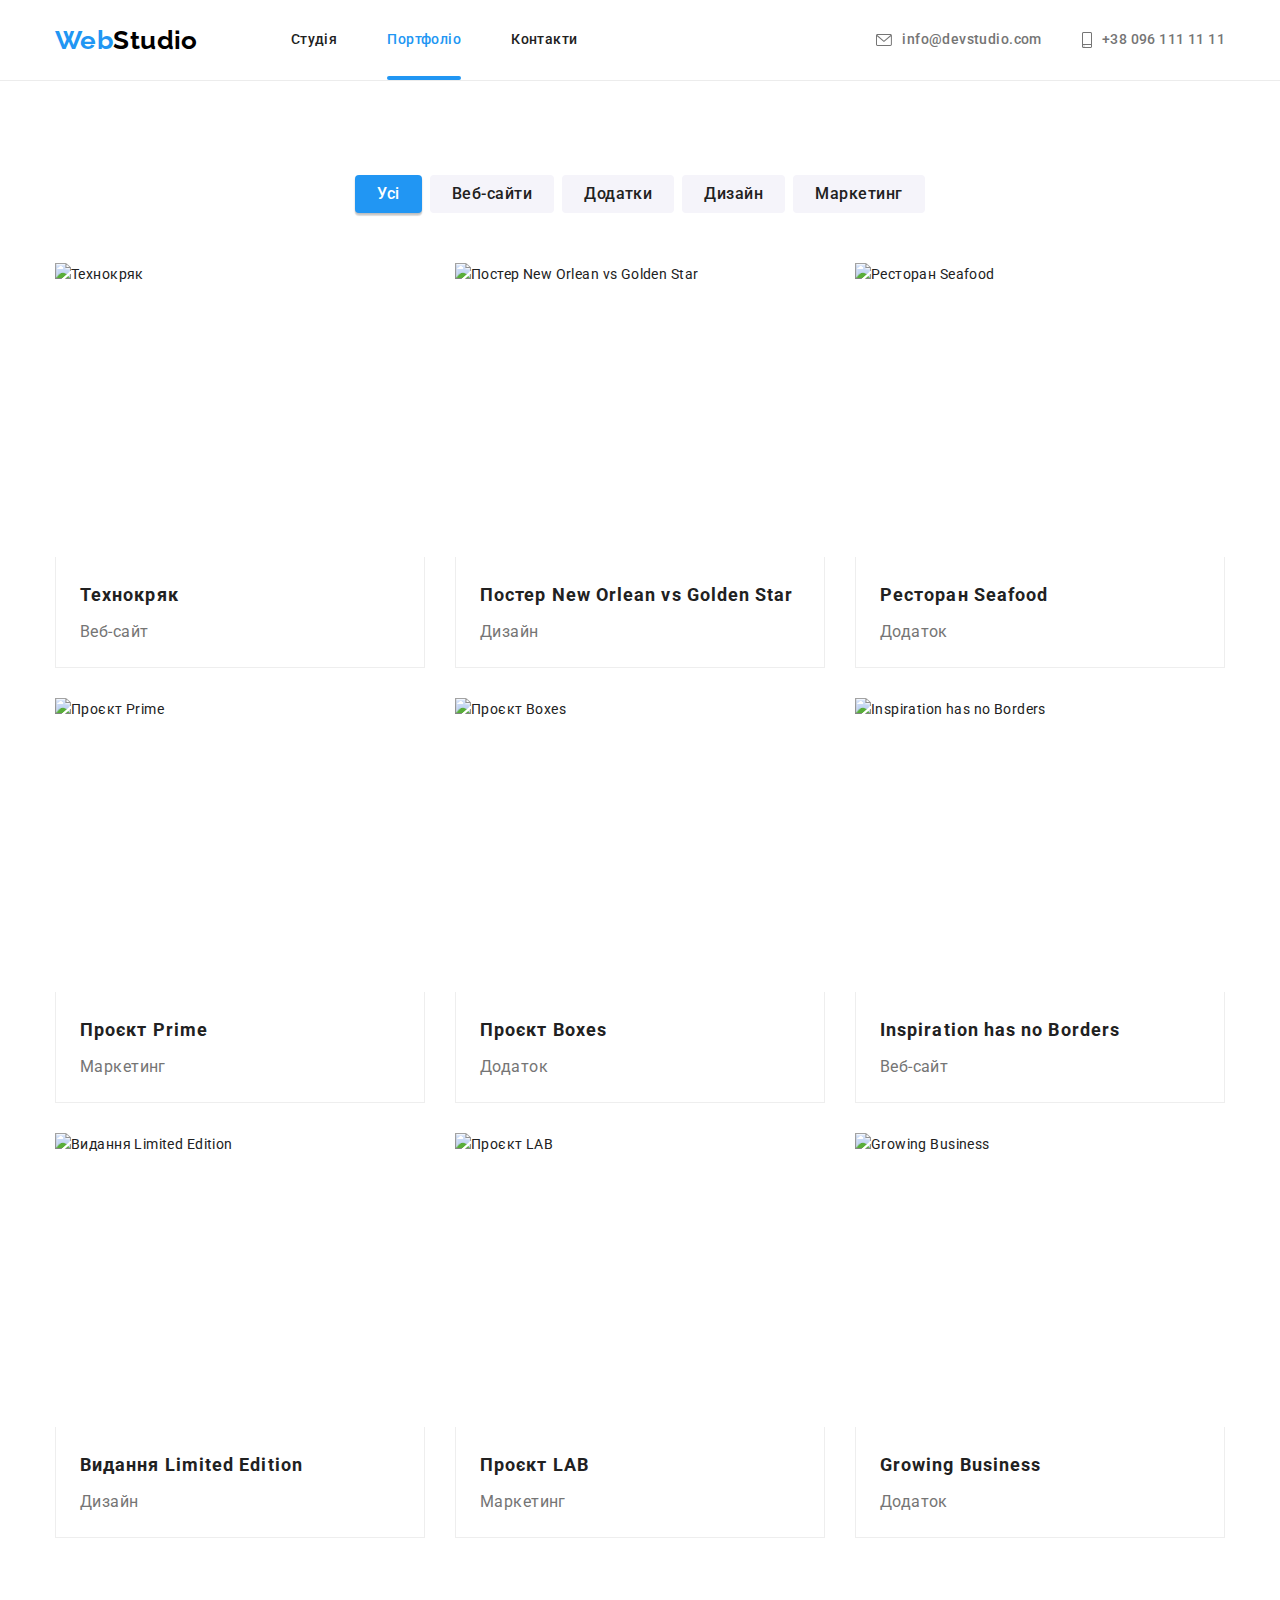
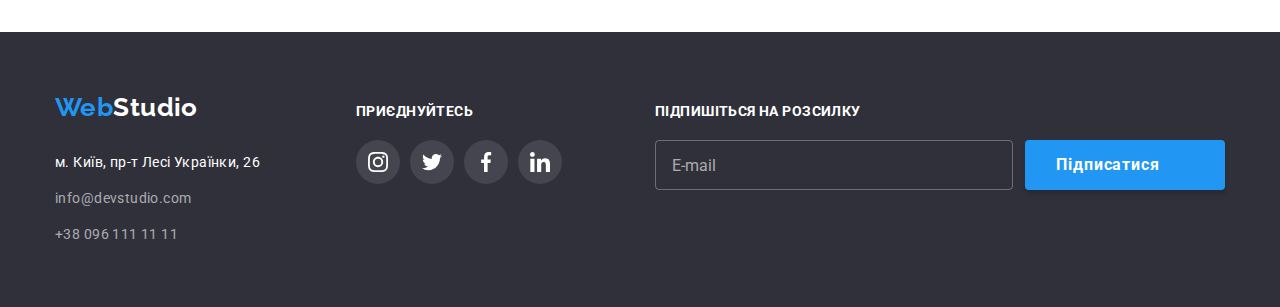
==== commit b1f7250c: "BEM" ====
--- a/portfolio.html
+++ b/portfolio.html
@@ -19,40 +19,42 @@
     <link rel="stylesheet" href="./css/main.min.css" />
   </head>
   <body>
-    <header class="page-header">
-      <div class="container main-nav">
-        <a href="./index.html" class="link logo">
-          <span class="logo-accent">Web</span>Studio
+    <header class="header">
+      <div class="container header__content">
+        <a href="./index.html" class="logo logo--header link">
+          <span class="logo__accent">Web</span>Studio
         </a>
-        <nav>
-          <ul class="list nav-pages-list">
-            <li class="nav-pages-item">
-              <a href="./index.html" class="link nav-list-item "
-                >Студія</a
-              >
-            </li>
-            <li class="nav-pages-item">
-              <a href="./portfolio.html" class="link nav-list-item current"
+
+        <nav class="navigation">
+          <ul class="navigation__list list">
+            <li class="navigation__item">
+              <a href="./index.html" class="navigation__link link">Студія</a>
+            </li>
+            <li class="navigation__item">
+              <a
+                href="./portfolio.html"
+                class="navigation__link navigation__link--current link"
                 >Портфоліо</a
               >
             </li>
-            <li class="nav-pages-item">
-              <a href="" class="link nav-list-item">Контакти</a>
+            <li class="navigation__item">
+              <a href="" class="navigation__link link">Контакти</a>
             </li>
           </ul>
         </nav>
-        <ul class="list header-contact-list">
-          <li class="header-contact-item">
-            <a href="mailto:info@devstudio.com" class="link contact-list-item">
-              <svg class="icon-header-contact" width="16" height="12">
+
+        <ul class="contact list">
+          <li class="contact__item">
+            <a href="mailto:info@devstudio.com" class="contact__link link">
+              <svg class="contact__icon" width="16" height="12">
                 <use href="./images/icons-not-min.svg#icon-envelope"></use>
               </svg>
               info@devstudio.com
             </a>
           </li>
-          <li class="header-contact-item">
-            <a href="tel:+380961111111" class="link contact-list-item">
-              <svg class="icon-header-contact" width="10" height="16">
+          <li class="contact__item">
+            <a href="tel:+380961111111" class="contact__link link">
+              <svg class="contact__icon" width="10" height="16">
                 <use href="./images/icons-not-min.svg#icon-smartphone"></use>
               </svg>
               +38 096 111 11 11
@@ -65,7 +67,7 @@
     <main>
       <section class="section portfolio">
         <div class="container">
-          <h1 class="visually-hidden">Портфоліо</h1>
+          <h1 class="portfolio__title">Портфоліо</h1>
           <ul class="list filter-btn-list">
             <li class="filter-btn-item">
               <button type="button" class="filter-btn current-filter">
@@ -245,30 +247,32 @@
       </section>
     </main>
 
-    <footer class="page-footer">
+    <footer class="footer">
       <div class="container footer-container">
-        <div class="footer-address">
-          <a href="./index.html" class="logo logo-inverse link"
-            ><span class="logo-accent">Web</span>Studio</a
+        <div class="footer__info-block info-block">
+          <a href="./index.html" class="logo logo--footer logo--inverse link"
+            ><span class="logo__accent">Web</span>Studio</a
           >
           <address>
-            <ul class="list footer-address-list">
+            <ul class="info-block__list list">
               <li>
                 <a
                   href="https://goo.gl/maps/CrWaenzeoMtcujL5A"
                   target="_blank"
                   rel="noreferrer noopener"
-                  class="link company-address"
+                  class="info-block__address link"
                   >м. Київ, пр-т Лесі Українки, 26</a
                 >
               </li>
               <li>
-                <a href="mailto:info@devstudio.com" class="link company-mail"
+                <a
+                  href="mailto:info@devstudio.com"
+                  class="info-block__mail link"
                   >info@devstudio.com</a
                 >
               </li>
               <li>
-                <a href="tel:+380961111111" class="link company-tel"
+                <a href="tel:+380961111111" class="info-block__tel link"
                   >+38 096 111 11 11</a
                 >
               </li>
@@ -276,36 +280,36 @@
           </address>
         </div>
 
-        <div class="footer-social-medias">
-          <p class="footer-social-medias-title">приєднуйтесь</p>
-          <ul class="footer-soc-list list">
-            <li class="footer-soc-item">
-              <a href="" class="footer-soc-link link">
-                <svg class="footer-soc-icon" width="20" height="20">
+        <div class="footer__social-block social-block">
+          <p class="social-block__title">приєднуйтесь</p>
+          <ul class="social-block__list list">
+            <li class="social-block__item">
+              <a href="" class="social-block__link link">
+                <svg class="social-block__icon" width="20" height="20">
                   <use href="./images/icons-not-min.svg#icon-instagram"></use>
                 </svg>
               </a>
             </li>
 
-            <li class="footer-soc-item">
-              <a href="" class="footer-soc-link link">
-                <svg class="footer-soc-icon" width="20" height="20">
+            <li class="social-block__item">
+              <a href="" class="social-block__link link">
+                <svg class="social-block__icon" width="20" height="20">
                   <use href="./images/icons-not-min.svg#icon-twitter"></use>
                 </svg>
               </a>
             </li>
 
-            <li class="footer-soc-item">
-              <a href="" class="footer-soc-link link">
-                <svg class="footer-soc-icon" width="20" height="20">
+            <li class="social-block__item">
+              <a href="" class="social-block__link link">
+                <svg class="social-block__icon" width="20" height="20">
                   <use href="./images/icons-not-min.svg#icon-facebook"></use>
                 </svg>
               </a>
             </li>
 
-            <li class="footer-soc-item">
-              <a href="" class="footer-soc-link link">
-                <svg class="footer-soc-icon" width="20" height="20">
+            <li class="social-block__item">
+              <a href="" class="social-block__link link">
+                <svg class="social-block__icon" width="20" height="20">
                   <use href="./images/icons-not-min.svg#icon-linkedin"></use>
                 </svg>
               </a>
@@ -313,18 +317,18 @@
           </ul>
         </div>
 
-        <div class="footer-form-section">
-          <p class="footer-form-title">Підпишіться на розсилку</p>
-          <form class="footer-form">
+        <div class="footer__subscribe-block subscribe-block">
+          <p class="subscribe-block__title">Підпишіться на розсилку</p>
+          <form class="subscribe-block__form">
             <input
-              class="footer-form-input"
+              class="subscribe-block__input"
               type="email"
               placeholder="E-mail"
               name="mail"
             />
-            <button class="footer-submit-btn btn" type="submit">
+            <button class="subscribe-block__submit-btn" type="submit">
               Підписатися
-              <svg class="icon-footer-btn" width="24" height="24">
+              <svg class="subscribe-block__icon" width="24" height="24">
                 <use href="./images/icons-not-min.svg#icon-send"></use>
               </svg>
             </button>
--- a/css/main.min.css
+++ b/css/main.min.css
@@ -1 +1 @@
-:root{--accent-color: #2196f3;--bgc-hero-btn-hover: #188ce8;--simple-white-color: #ffffff;--simple-black-color: #000000;--primary-text-color: #212121;--secondary-text-color: #757575;--bgc-footer-and-hero: #2f303a;--bgc-section-team: #f5f4fa;--border-color-in-portfolio: #eeeeee;--border-color-page-header: #ececec;--soc-icon-fill-in-team-section: #afb1b8;--footer-soc-bg-color: rgba(255, 255, 255, 0.1);--bg-color-for-work-description: rgba(47, 48, 58, 0.8);--bg-color-pirtfolio-item-hover: rgba(33, 150, 243, 0.9);--color-contacts-footer: rgba(255, 255, 255, 0.6);--backdrop-color-modal: rgba(0, 0, 0, 0.2)}h1,h2,h3,h4,h5,h6,p{margin:0;padding:0}ol,ul{margin:0;padding-left:0}body{background-color:var(--simple-white-color);font-family:"Roboto",sans-serif;font-size:14px;letter-spacing:.03em;color:var(--primary-text-color);line-height:1.71}.section{padding:94px 0}.list{list-style:none;padding:0;margin:0}.link{text-decoration:none;color:inherit;display:block}.visually-hidden{position:absolute;width:1px;height:1px;margin:-1px;border:0;padding:0;white-space:nowrap;-webkit-clip-path:inset(100%);clip-path:inset(100%);clip:rect(0 0 0 0);overflow:hidden}.container{width:1200px;padding-left:15px;padding-right:15px;margin-left:auto;margin-right:auto}.btn{font-family:inherit;font-size:16px;font-weight:700;line-height:1.88;letter-spacing:.06em;color:var(--simple-white-color);min-width:200px;height:50px;background-color:var(--accent-color);transition:background-color 250ms cubic-bezier(0.4, 0, 0.2, 1);border:none;border-radius:4px;box-shadow:0px 4px 4px rgba(0,0,0,.15);cursor:pointer}.btn:hover,.btn:focus{background-color:var(--bgc-hero-btn-hover)}.logo{font-family:"Raleway",sans-serif;font-weight:700;font-size:26px;line-height:1.19;color:var(--simple-black-color);display:inline-block}.logo-accent{color:var(--accent-color)}.logo-inverse{color:var(--simple-white-color)}.section-title{font-weight:700;font-size:36px;line-height:1.17;text-align:center;margin-bottom:50px}.page-header{border-bottom:1px solid var(--border-color-page-header)}.main-nav{display:flex;align-items:center}.nav-pages-list{display:flex}.header-contact-list{display:flex;margin-left:auto}.page-header .logo{margin-right:93px}.nav-pages-item:not(:last-child){margin-right:50px}.header-contact-item:not(:last-child){margin-right:40px}.nav-list-item,.contact-list-item{display:block;font-weight:500;line-height:1.14;padding-top:32px;padding-bottom:32px;transition:color 250ms cubic-bezier(0.4, 0, 0.2, 1)}.nav-list-item:hover,.nav-list-item:focus,.contact-list-item:hover,.contact-list-item:focus{color:var(--accent-color)}.contact-list-item{color:var(--secondary-text-color);display:flex;align-items:center}.nav-list-item.current{color:var(--accent-color);position:relative}.nav-list-item.current::after{content:"";position:absolute;left:0;bottom:0;height:4px;width:100%;background-color:var(--accent-color);border-radius:2px}.icon-header-contact{fill:currentColor;margin-right:10px}.hero{background-color:var(--bgc-footer-and-hero);text-align:center;max-width:1600px;max-height:600px;padding-top:200px;padding-bottom:200px;margin-left:auto;margin-right:auto;background-image:linear-gradient(to right, rgba(47, 48, 58, 0.4), rgba(47, 48, 58, 0.4)),url(../images/bg-img.jpg);background-repeat:no-repeat;background-position:center;background-size:cover}.hero-text{width:696px;font-weight:900;font-size:44px;line-height:1.36;text-align:center;letter-spacing:.06em;color:var(--simple-white-color);text-transform:uppercase;margin-left:auto;margin-right:auto;margin-bottom:30px}.hero-btn{padding:10px 24px}.icon-features{display:block;margin-left:auto;margin-right:auto;height:120px}.icon-features-cont{background-color:var(--bgc-section-team);margin-bottom:30px}.feature-title{font-weight:700;line-height:1.14;text-transform:uppercase;margin-bottom:10px;font-size:14px}.features .list{display:flex}.features .list-item{width:calc((100% - 90px)/4)}.features .list-item:not(:last-child){margin-right:30px}.feature-description{line-height:1.41;color:var(--secondary-text-color)}.section.no-top-padding{padding-top:0}.work .list{display:flex}.work-img{display:block}.work-item{width:calc((100% - 60px)/3);position:relative}.work-item:not(:last-child){margin-right:30px}.work-description{font-weight:700;line-height:1.14;text-align:center;text-transform:uppercase;padding-top:27px;padding-bottom:27px;background-color:var(--bg-color-for-work-description);color:var(--simple-white-color);position:absolute;bottom:0;width:100%}.team{background-color:var(--bgc-section-team)}.team-member-list{display:flex}.team-member{background-color:var(--simple-white-color);width:calc((100% - 90px)/4);box-shadow:0px 1px 3px rgba(0,0,0,.12),0px 1px 1px rgba(0,0,0,.14),0px 2px 1px rgba(0,0,0,.2);border-radius:0px 0px 4px 4px}.team-member:not(:last-child){margin-right:30px}.team-member-photo{margin-bottom:30px}.team-member-name{font-weight:500;font-size:16px;line-height:1.19;text-align:center;margin-bottom:10px}.member-position{font-size:16px;line-height:1.19;text-align:center;color:var(--secondary-text-color);margin-bottom:16px}.member-soc-list{display:flex;justify-content:center;align-items:center;margin-bottom:30px}.member-soc-item:not(:last-child){margin-right:10px}.member-soc-icon{fill:var(--soc-icon-fill-in-team-section);transition:fill 250ms cubic-bezier(0.4, 0, 0.2, 1)}.member-soc-link:hover .member-soc-icon,.member-soc-link:focus .member-soc-icon{fill:var(--simple-white-color)}.member-soc-link{width:44px;height:44px;display:flex;align-items:center;justify-content:center;border-radius:50%;transition:background-color 250ms cubic-bezier(0.4, 0, 0.2, 1)}.member-soc-link:hover,.member-soc-link:focus{background-color:var(--accent-color)}.clients-list{display:flex;justify-content:space-between}.clients-link{display:flex;align-items:center;justify-content:center;width:170px;height:92px;border:1px solid var(--soc-icon-fill-in-team-section);border-radius:4px;transition:border-color 250ms cubic-bezier(0.4, 0, 0.2, 1)}.clients-link:hover,.clients-link:focus{border-color:var(--accent-color)}.icon-clients{fill:var(--soc-icon-fill-in-team-section);transition:fill 250ms cubic-bezier(0.4, 0, 0.2, 1)}.clients-link:hover .icon-clients,.clients-link:focus .icon-clients{fill:var(--accent-color)}.page-footer{background-color:var(--bgc-footer-and-hero);padding:60px 0}.page-footer .logo{margin-bottom:28px}.company-address,.company-mail,.company-tel{line-height:1.71;font-style:normal;color:var(--color-contacts-footer);transition:color 250ms cubic-bezier(0.4, 0, 0.2, 1)}.company-address:focus,.company-address:hover,.company-mail:focus,.company-mail:hover,.company-tel:focus,.company-tel:hover{color:var(--accent-color)}.footer-address-list{width:231px}.company-address{color:var(--simple-white-color)}.page-footer .list li:not(:last-child){margin-bottom:12px}.footer-social-medias{margin-right:93px}.footer-social-medias-title{color:var(--simple-white-color);margin-bottom:20px;font-weight:700;line-height:1.14;text-transform:uppercase;font-size:14px}.footer-container{display:flex;align-items:baseline}.footer-address{margin-right:70px}.footer-soc-list{display:flex}.footer-soc-link{width:44px;height:44px;display:flex;align-items:center;justify-content:center;border-radius:50%;background-color:var(--footer-soc-bg-color);transition:background-color 250ms cubic-bezier(0.4, 0, 0.2, 1)}.footer-soc-link:hover,.footer-soc-link:focus{background-color:var(--accent-color)}.footer-soc-item:not(:last-child){margin-right:10px}.footer-soc-icon{fill:var(--simple-white-color)}.footer-form-title{color:var(--simple-white-color);font-weight:700;line-height:1.14;text-transform:uppercase;font-size:14px;margin-bottom:20px}.footer-form-input{height:48px;min-width:350px;max-width:354px;border:1px solid rgba(255,255,255,.3);border-radius:4px;background-color:rgba(0,0,0,0);padding:0 16px;margin-right:12px;color:var(--simple-white-color);font-size:16px;line-height:1.25}.footer-form-input::-moz-placeholder{font-weight:400;font-size:16px;line-height:1.25;color:rgba(255,255,255,.6)}.footer-form-input:-ms-input-placeholder{font-weight:400;font-size:16px;line-height:1.25;color:rgba(255,255,255,.6)}.footer-form-input::placeholder{font-weight:400;font-size:16px;line-height:1.25;color:rgba(255,255,255,.6)}.footer-submit-btn{display:inline-flex;align-items:center;justify-content:center}.icon-footer-btn{margin-left:10px;fill:var(--simple-white-color)}.backdrop{position:fixed;top:0;width:100%;height:100%;background-color:var(--backdrop-color-modal);transition:opacity 250ms cubic-bezier(0.4, 0, 0.2, 1),visibility 250ms cubic-bezier(0.4, 0, 0.2, 1)}.modal{position:absolute;top:50%;left:50%;transform:translate(-50%, -50%) scale(1);width:528px;min-height:581px;background-color:var(--simple-white-color);border-radius:4px;transition:transform 250ms cubic-bezier(0.4, 0, 0.2, 1);padding:40px}.backdrop.is-hidden .modal{transform:translate(-50%, -150%) scale(1.5)}.modal-close{position:absolute;top:8px;right:8px;width:30px;height:30px;background-color:var(--simple-white-color);border:1px solid rgba(0,0,0,.1);border-radius:50%;display:flex;justify-content:center;align-items:center;cursor:pointer;transition:fill 250ms cubic-bezier(0.4, 0, 0.2, 1)}.modal-close:hover,.modal-close:focus{fill:var(--accent-color)}.is-hidden{opacity:0;visibility:hidden;pointer-events:none}.modal-title{font-weight:700;font-size:20px;line-height:1.15;text-align:center;color:var(--primary-text-color);margin-bottom:12px}.modal-input{width:100%;height:40px;border:1px solid rgba(33,33,33,.2);border-radius:4px;padding-left:42px;transition:border-color 250ms cubic-bezier(0.4, 0, 0.2, 1)}.modal-input:focus,.modal-input:hover{border-color:var(--accent-color);outline:rgba(0,0,0,0)}.modal-input:focus+.icon-modal-input,.modal-input:hover+.icon-modal-input{fill:var(--accent-color)}.modal-input-group{display:block;margin-bottom:10px;font-weight:400;font-size:12px;line-height:1.17;letter-spacing:.01em;color:var(--secondary-text-color)}.input-wrapper{position:relative;margin-top:4px}.icon-modal-input{position:absolute;top:50%;left:12px;transform:translateY(-50%);transition:fill 250ms cubic-bezier(0.4, 0, 0.2, 1)}.modal-textarea{width:100%;height:120px;border:1px solid rgba(33,33,33,.2);border-radius:4px;padding:12px 16px;margin-top:4px;resize:none;transition:border-color 250ms cubic-bezier(0.4, 0, 0.2, 1)}.modal-textarea:focus,.modal-textarea:hover{border-color:var(--accent-color);outline:rgba(0,0,0,0)}.modal-textarea::-moz-placeholder{font-size:12px;line-height:14px;letter-spacing:.01em;color:rgba(117,117,117,.5)}.modal-textarea:-ms-input-placeholder{font-size:12px;line-height:14px;letter-spacing:.01em;color:rgba(117,117,117,.5)}.modal-textarea::placeholder{font-size:12px;line-height:14px;letter-spacing:.01em;color:rgba(117,117,117,.5)}.modal-input-group.textarea{margin-bottom:20px}.checkbox-input-wrapper{margin-bottom:30px;display:flex;justify-content:center}.check-label{display:flex;align-items:center}.check-label::before{content:"";display:inline-flex;margin-right:8px;width:16px;height:16px;border:2px solid var(--primary-text-color);border-radius:2px;transition:background-color 250ms cubic-bezier(0.4, 0, 0.2, 1),border-color 250ms cubic-bezier(0.4, 0, 0.2, 1)}.modal-input-checkbox:checked+.check-label::before{border-color:rgba(0,0,0,0);background-image:url("../images/check.svg");background-repeat:no-repeat;background-color:var(--accent-color);background-position:center}.politic-link{color:var(--accent-color);display:inline;text-decoration:underline}.modal-submit-btn{text-align:center;display:block;margin-left:auto;margin-right:auto}.filter-btn{font-family:inherit;cursor:pointer;font-weight:500;font-size:16px;line-height:1.62;letter-spacing:.03em;border-radius:4px;border-width:0;background-color:var(--bgc-section-team);color:var(--primary-text-color);padding:6px 22px;transition:background-color 250ms cubic-bezier(0.4, 0, 0.2, 1),color 250ms cubic-bezier(0.4, 0, 0.2, 1),box-shadow 250ms cubic-bezier(0.4, 0, 0.2, 1)}.filter-btn:hover,.filter-btn:focus{background-color:var(--accent-color);color:var(--simple-white-color);box-shadow:0px 3px 1px rgba(0,0,0,.1),0px 1px 2px rgba(0,0,0,.08),0px 2px 2px rgba(0,0,0,.12)}.filter-btn-list{display:flex;margin-bottom:50px;justify-content:center}.filter-btn-item:not(:last-child){margin-right:8px}.current-filter{background-color:var(--accent-color);color:var(--simple-white-color);box-shadow:0px 3px 1px rgba(0,0,0,.1),0px 1px 2px rgba(0,0,0,.08),0px 2px 2px rgba(0,0,0,.12)}.portfolio-item{width:calc((100% - 60px)/3);margin-right:30px;margin-bottom:30px}.portfolio-item-thumb{position:relative;overflow:hidden}.portfolio-item-cover-text{font-size:18px;line-height:1.56;color:var(--simple-white-color);background-color:var(--bg-color-pirtfolio-item-hover);height:100%;padding:63px 24px;position:absolute;top:0;transform:translateY(100%);transition:transform 250ms cubic-bezier(0.4, 0, 0.2, 1);overflow:auto}.portfolio-list-item:hover .portfolio-item-cover-text,.portfolio-list-item:focus .portfolio-item-cover-text{transform:translateY(0)}.portfolio-list-item{transition:box-shadow 250ms cubic-bezier(0.4, 0, 0.2, 1)}.portfolio-list-item:hover,.portfolio-list-item:focus{box-shadow:0px 1px 1px rgba(0,0,0,.12),0px 4px 4px rgba(0,0,0,.06),1px 4px 6px rgba(0,0,0,.16)}.portfolio-item:nth-child(3n){margin-right:0}.portfolio-item:nth-last-child(-n+3){margin-bottom:0}.portfolio-item-title{font-weight:700;font-size:18px;line-height:2;letter-spacing:.06em;margin-bottom:4px}.portfoli-item-img{display:block}.portfolio-item-description{font-size:16px;line-height:1.88;color:var(--secondary-text-color)}.portfolio-item-title-and-description{padding-left:24px;padding-right:24px;padding-top:20px;padding-bottom:20px;border:1px solid var(--border-color-in-portfolio);border-top:none}.portfolio-work-list{display:flex;flex-wrap:wrap}/*# sourceMappingURL=main.min.css.map */+:root{--accent-color: #2196f3;--bgc-hero-btn-hover: #188ce8;--simple-white-color: #ffffff;--simple-black-color: #000000;--primary-text-color: #212121;--secondary-text-color: #757575;--bgc-footer-and-hero: #2f303a;--bgc-section-team: #f5f4fa;--border-color-in-portfolio: #eeeeee;--border-color-page-header: #ececec;--soc-icon-fill-in-team-section: #afb1b8;--footer-soc-bg-color: rgba(255, 255, 255, 0.1);--bg-color-for-work-description: rgba(47, 48, 58, 0.8);--bg-color-pirtfolio-item-hover: rgba(33, 150, 243, 0.9);--color-contacts-footer: rgba(255, 255, 255, 0.6);--backdrop-color-modal: rgba(0, 0, 0, 0.2)}h1,h2,h3,h4,h5,h6,p{margin:0;padding:0}ol,ul{margin:0;padding-left:0}body{background-color:var(--simple-white-color);font-family:"Roboto",sans-serif;font-size:14px;letter-spacing:.03em;color:var(--primary-text-color);line-height:1.71}.list{list-style:none;padding:0;margin:0}.link{text-decoration:none;color:inherit;display:block}.modal__close,.subscribe-block__submit-btn,.social-block__link,.clients__link,.member__soc-link,.member__soc-list,.advantage__icon-wrapper{display:flex;align-items:center;justify-content:center}.checkbox__input,.portfolio__title,.section__title--features{position:absolute;width:1px;height:1px;margin:-1px;border:0;padding:0;white-space:nowrap;-webkit-clip-path:inset(100%);clip-path:inset(100%);clip:rect(0 0 0 0);overflow:hidden}.modal__submit-btn,.subscribe-block__submit-btn,.hero__btn{font-family:inherit;font-size:16px;font-weight:700;line-height:1.88;letter-spacing:.06em;color:var(--simple-white-color);min-width:200px;height:50px;background-color:var(--accent-color);transition:background-color 250ms cubic-bezier(0.4, 0, 0.2, 1);border:none;border-radius:4px;box-shadow:0px 4px 4px rgba(0,0,0,.15);cursor:pointer}.modal__submit-btn:hover,.subscribe-block__submit-btn:hover,.hero__btn:hover,.modal__submit-btn:focus,.subscribe-block__submit-btn:focus,.hero__btn:focus{background-color:var(--bgc-hero-btn-hover)}.container{width:1200px;padding-left:15px;padding-right:15px;margin-left:auto;margin-right:auto}.section{padding:94px 0}.logo{font-family:"Raleway",sans-serif;font-weight:700;font-size:26px;line-height:1.19;color:var(--simple-black-color);display:inline-block}.logo__accent{color:var(--accent-color)}.logo--inverse{color:var(--simple-white-color)}.section__title{font-weight:700;font-size:36px;line-height:1.17;text-align:center;margin-bottom:50px}.header{border-bottom:1px solid var(--border-color-page-header)}.header__content{display:flex;align-items:center}.navigation__list{display:flex}.contact{display:flex;margin-left:auto}.logo--header{margin-right:93px}.navigation__item:not(:last-child){margin-right:50px}.contact__item:not(:last-child){margin-right:40px}.navigation__link,.contact__link{display:block;font-weight:500;line-height:1.14;padding-top:32px;padding-bottom:32px;transition:color 250ms cubic-bezier(0.4, 0, 0.2, 1)}.navigation__link:hover,.navigation__link:focus,.contact__link:hover,.contact__link:focus{color:var(--accent-color)}.contact__link{color:var(--secondary-text-color);display:flex;align-items:center}.navigation__link--current{color:var(--accent-color);position:relative}.navigation__link--current::after{content:"";position:absolute;left:0;bottom:0;height:4px;width:100%;background-color:var(--accent-color);border-radius:2px}.contact__icon{fill:currentColor;margin-right:10px}.hero{background-color:var(--bgc-footer-and-hero);text-align:center;max-width:1600px;max-height:600px;padding-top:200px;padding-bottom:200px;margin-left:auto;margin-right:auto;background-image:linear-gradient(to right, rgba(47, 48, 58, 0.4), rgba(47, 48, 58, 0.4)),url(../images/bg-img.jpg);background-repeat:no-repeat;background-position:center;background-size:cover}.hero__text{width:696px;font-weight:900;font-size:44px;line-height:1.36;text-align:center;letter-spacing:.06em;color:var(--simple-white-color);text-transform:uppercase;margin-left:auto;margin-right:auto;margin-bottom:30px}.hero__btn{padding:10px 24px}.advantage__icon-wrapper{background-color:var(--bgc-section-team);margin-bottom:30px;height:120px}.advantage__title{font-weight:700;line-height:1.14;text-transform:uppercase;margin-bottom:10px;font-size:14px}.features__list{display:flex}.features__item{width:calc((100% - 90px)/4)}.features__item:not(:last-child){margin-right:30px}.advantage__description{line-height:1.41;color:var(--secondary-text-color)}.section--work{padding-top:0}.work__list{display:flex}.work__img{display:block}.work__item{width:calc((100% - 60px)/3);position:relative}.work__item:not(:last-child){margin-right:30px}.work__description{font-weight:700;line-height:1.14;text-align:center;text-transform:uppercase;padding-top:27px;padding-bottom:27px;background-color:var(--bg-color-for-work-description);color:var(--simple-white-color);position:absolute;bottom:0;width:100%}.team{background-color:var(--bgc-section-team)}.team__member-list{display:flex}.team__member{background-color:var(--simple-white-color);width:calc((100% - 90px)/4);box-shadow:0px 1px 3px rgba(0,0,0,.12),0px 1px 1px rgba(0,0,0,.14),0px 2px 1px rgba(0,0,0,.2);border-radius:0px 0px 4px 4px}.team__member:not(:last-child){margin-right:30px}.member__photo{margin-bottom:30px}.member__name{font-weight:500;font-size:16px;line-height:1.19;text-align:center;margin-bottom:10px}.member__position{font-size:16px;line-height:1.19;text-align:center;color:var(--secondary-text-color);margin-bottom:16px}.member__soc-list{margin-bottom:30px}.member__soc-item:not(:last-child){margin-right:10px}.member__soc-icon{fill:var(--soc-icon-fill-in-team-section);transition:fill 250ms cubic-bezier(0.4, 0, 0.2, 1)}.member__soc-link:hover .member__soc-icon,.member__soc-link:focus .member__soc-icon{fill:var(--simple-white-color)}.member__soc-link{width:44px;height:44px;border-radius:50%;transition:background-color 250ms cubic-bezier(0.4, 0, 0.2, 1)}.member__soc-link:hover,.member__soc-link:focus{background-color:var(--accent-color)}.clients__list{display:flex;justify-content:space-between}.clients__link{width:170px;height:92px;border:1px solid var(--soc-icon-fill-in-team-section);border-radius:4px;transition:border-color 250ms cubic-bezier(0.4, 0, 0.2, 1)}.clients__link:hover,.clients__link:focus{border-color:var(--accent-color)}.clients__icon{fill:var(--soc-icon-fill-in-team-section);transition:fill 250ms cubic-bezier(0.4, 0, 0.2, 1)}.clients__link:hover .clients__icon,.clients__link:focus .clients__icon{fill:var(--accent-color)}.footer{background-color:var(--bgc-footer-and-hero);padding:60px 0}.logo--footer{margin-bottom:28px}.info-block__address,.info-block__mail,.info-block__tel{line-height:1.71;font-style:normal;color:var(--color-contacts-footer);transition:color 250ms cubic-bezier(0.4, 0, 0.2, 1)}.info-block__address:focus,.info-block__address:hover,.info-block__mail:focus,.info-block__mail:hover,.info-block__tel:focus,.info-block__tel:hover{color:var(--accent-color)}.info-block__list{width:231px}.info-block__address{color:var(--simple-white-color)}.footer .list li:not(:last-child){margin-bottom:12px}.footer__social-block{margin-right:93px}.social-block__title{color:var(--simple-white-color);margin-bottom:20px;font-weight:700;line-height:1.14;text-transform:uppercase;font-size:14px}.footer-container{display:flex;align-items:baseline}.footer__info-block{margin-right:70px}.social-block__list{display:flex}.social-block__link{width:44px;height:44px;border-radius:50%;background-color:var(--footer-soc-bg-color);transition:background-color 250ms cubic-bezier(0.4, 0, 0.2, 1)}.social-block__link:hover,.social-block__link:focus{background-color:var(--accent-color)}.subscribe-block__form{display:flex}.social-block__item:not(:last-child){margin-right:10px}.social-block__icon{fill:var(--simple-white-color)}.subscribe-block__title{color:var(--simple-white-color);font-weight:700;line-height:1.14;text-transform:uppercase;font-size:14px;margin-bottom:20px}.subscribe-block__input{height:50px;width:358px;border:1px solid rgba(255,255,255,.3);border-radius:4px;background-color:rgba(0,0,0,0);padding:0 16px;margin-right:12px;color:var(--simple-white-color);font-size:16px;line-height:1.25}.subscribe-block__input::-moz-placeholder{font-weight:400;font-size:16px;line-height:1.25;color:rgba(255,255,255,.6)}.subscribe-block__input:-ms-input-placeholder{font-weight:400;font-size:16px;line-height:1.25;color:rgba(255,255,255,.6)}.subscribe-block__input::placeholder{font-weight:400;font-size:16px;line-height:1.25;color:rgba(255,255,255,.6)}.subscribe-block__icon{margin-left:10px;fill:var(--simple-white-color)}.filter-btn{font-family:inherit;cursor:pointer;font-weight:500;font-size:16px;line-height:1.62;letter-spacing:.03em;border-radius:4px;border-width:0;background-color:var(--bgc-section-team);color:var(--primary-text-color);padding:6px 22px;transition:background-color 250ms cubic-bezier(0.4, 0, 0.2, 1),color 250ms cubic-bezier(0.4, 0, 0.2, 1),box-shadow 250ms cubic-bezier(0.4, 0, 0.2, 1)}.filter-btn:hover,.filter-btn:focus{background-color:var(--accent-color);color:var(--simple-white-color);box-shadow:0px 3px 1px rgba(0,0,0,.1),0px 1px 2px rgba(0,0,0,.08),0px 2px 2px rgba(0,0,0,.12)}.filter-btn-list{display:flex;margin-bottom:50px;justify-content:center}.filter-btn-item:not(:last-child){margin-right:8px}.current-filter{background-color:var(--accent-color);color:var(--simple-white-color);box-shadow:0px 3px 1px rgba(0,0,0,.1),0px 1px 2px rgba(0,0,0,.08),0px 2px 2px rgba(0,0,0,.12)}.portfolio-item{width:calc((100% - 60px)/3);margin-right:30px;margin-bottom:30px}.portfolio-item-thumb{position:relative;overflow:hidden}.portfolio-item-cover-text{font-size:18px;line-height:1.56;color:var(--simple-white-color);background-color:var(--bg-color-pirtfolio-item-hover);height:100%;padding:63px 24px;position:absolute;top:0;transform:translateY(100%);transition:transform 250ms cubic-bezier(0.4, 0, 0.2, 1);overflow:auto}.portfolio-list-item:hover .portfolio-item-cover-text,.portfolio-list-item:focus .portfolio-item-cover-text{transform:translateY(0)}.portfolio-list-item{transition:box-shadow 250ms cubic-bezier(0.4, 0, 0.2, 1)}.portfolio-list-item:hover,.portfolio-list-item:focus{box-shadow:0px 1px 1px rgba(0,0,0,.12),0px 4px 4px rgba(0,0,0,.06),1px 4px 6px rgba(0,0,0,.16)}.portfolio-item:nth-child(3n){margin-right:0}.portfolio-item:nth-last-child(-n+3){margin-bottom:0}.portfolio-item-title{font-weight:700;font-size:18px;line-height:2;letter-spacing:.06em;margin-bottom:4px}.portfoli-item-img{display:block}.portfolio-item-description{font-size:16px;line-height:1.88;color:var(--secondary-text-color)}.portfolio-item-title-and-description{padding-left:24px;padding-right:24px;padding-top:20px;padding-bottom:20px;border:1px solid var(--border-color-in-portfolio);border-top:none}.portfolio-work-list{display:flex;flex-wrap:wrap}.backdrop{position:fixed;top:0;width:100%;height:100%;background-color:var(--backdrop-color-modal);transition:opacity 250ms cubic-bezier(0.4, 0, 0.2, 1),visibility 250ms cubic-bezier(0.4, 0, 0.2, 1)}.modal{position:absolute;top:50%;left:50%;transform:translate(-50%, -50%) scale(1);width:528px;min-height:581px;background-color:var(--simple-white-color);border-radius:4px;transition:transform 250ms cubic-bezier(0.4, 0, 0.2, 1);padding:40px}.backdrop.is-hidden .modal{transform:translate(-50%, -150%) scale(1.5)}.modal__close{position:absolute;top:8px;right:8px;width:30px;height:30px;background-color:var(--simple-white-color);border:1px solid rgba(0,0,0,.1);border-radius:50%;cursor:pointer;transition:fill 250ms cubic-bezier(0.4, 0, 0.2, 1)}.modal__close:hover,.modal__close:focus{fill:var(--accent-color)}.is-hidden{opacity:0;visibility:hidden;pointer-events:none}.modal__title{font-weight:700;font-size:20px;line-height:1.15;text-align:center;color:var(--primary-text-color);margin-bottom:12px}.modal__input{width:100%;height:40px;border:1px solid rgba(33,33,33,.2);border-radius:4px;padding-left:42px;transition:border-color 250ms cubic-bezier(0.4, 0, 0.2, 1)}.modal__input:focus,.modal__input:hover{border-color:var(--accent-color);outline:rgba(0,0,0,0)}.modal__input:focus+.modal__icon,.modal__input:hover+.modal__icon{fill:var(--accent-color)}.modal__label{display:block;margin-bottom:10px;font-weight:400;font-size:12px;line-height:1.17;letter-spacing:.01em;color:var(--secondary-text-color)}.modal__input-wrapper{position:relative;margin-top:4px}.modal__icon{position:absolute;top:50%;left:12px;transform:translateY(-50%);transition:fill 250ms cubic-bezier(0.4, 0, 0.2, 1)}.modal__textarea{width:100%;height:120px;border:1px solid rgba(33,33,33,.2);border-radius:4px;padding:12px 16px;margin-top:4px;resize:none;transition:border-color 250ms cubic-bezier(0.4, 0, 0.2, 1)}.modal__textarea:focus,.modal__textarea:hover{border-color:var(--accent-color);outline:rgba(0,0,0,0)}.modal__textarea::-moz-placeholder{font-size:12px;line-height:14px;letter-spacing:.01em;color:rgba(117,117,117,.5)}.modal__textarea:-ms-input-placeholder{font-size:12px;line-height:14px;letter-spacing:.01em;color:rgba(117,117,117,.5)}.modal__textarea::placeholder{font-size:12px;line-height:14px;letter-spacing:.01em;color:rgba(117,117,117,.5)}.modal__label--textarea{margin-bottom:20px}.modal__checkbox-wrapper{margin-bottom:30px;display:flex;justify-content:center}.checkbox__label{display:flex;align-items:center}.checkbox__label::before{content:"";display:inline-flex;margin-right:8px;width:16px;height:16px;border:2px solid var(--primary-text-color);border-radius:2px;transition:background-color 250ms cubic-bezier(0.4, 0, 0.2, 1),border-color 250ms cubic-bezier(0.4, 0, 0.2, 1)}.checkbox__input:checked+.checkbox__label::before{border-color:rgba(0,0,0,0);background-image:url("../images/check.svg");background-repeat:no-repeat;background-color:var(--accent-color);background-position:center}.checkbox__politic-link{color:var(--accent-color);display:inline;text-decoration:underline}.modal__submit-btn{text-align:center;display:block;margin-left:auto;margin-right:auto}/*# sourceMappingURL=main.min.css.map */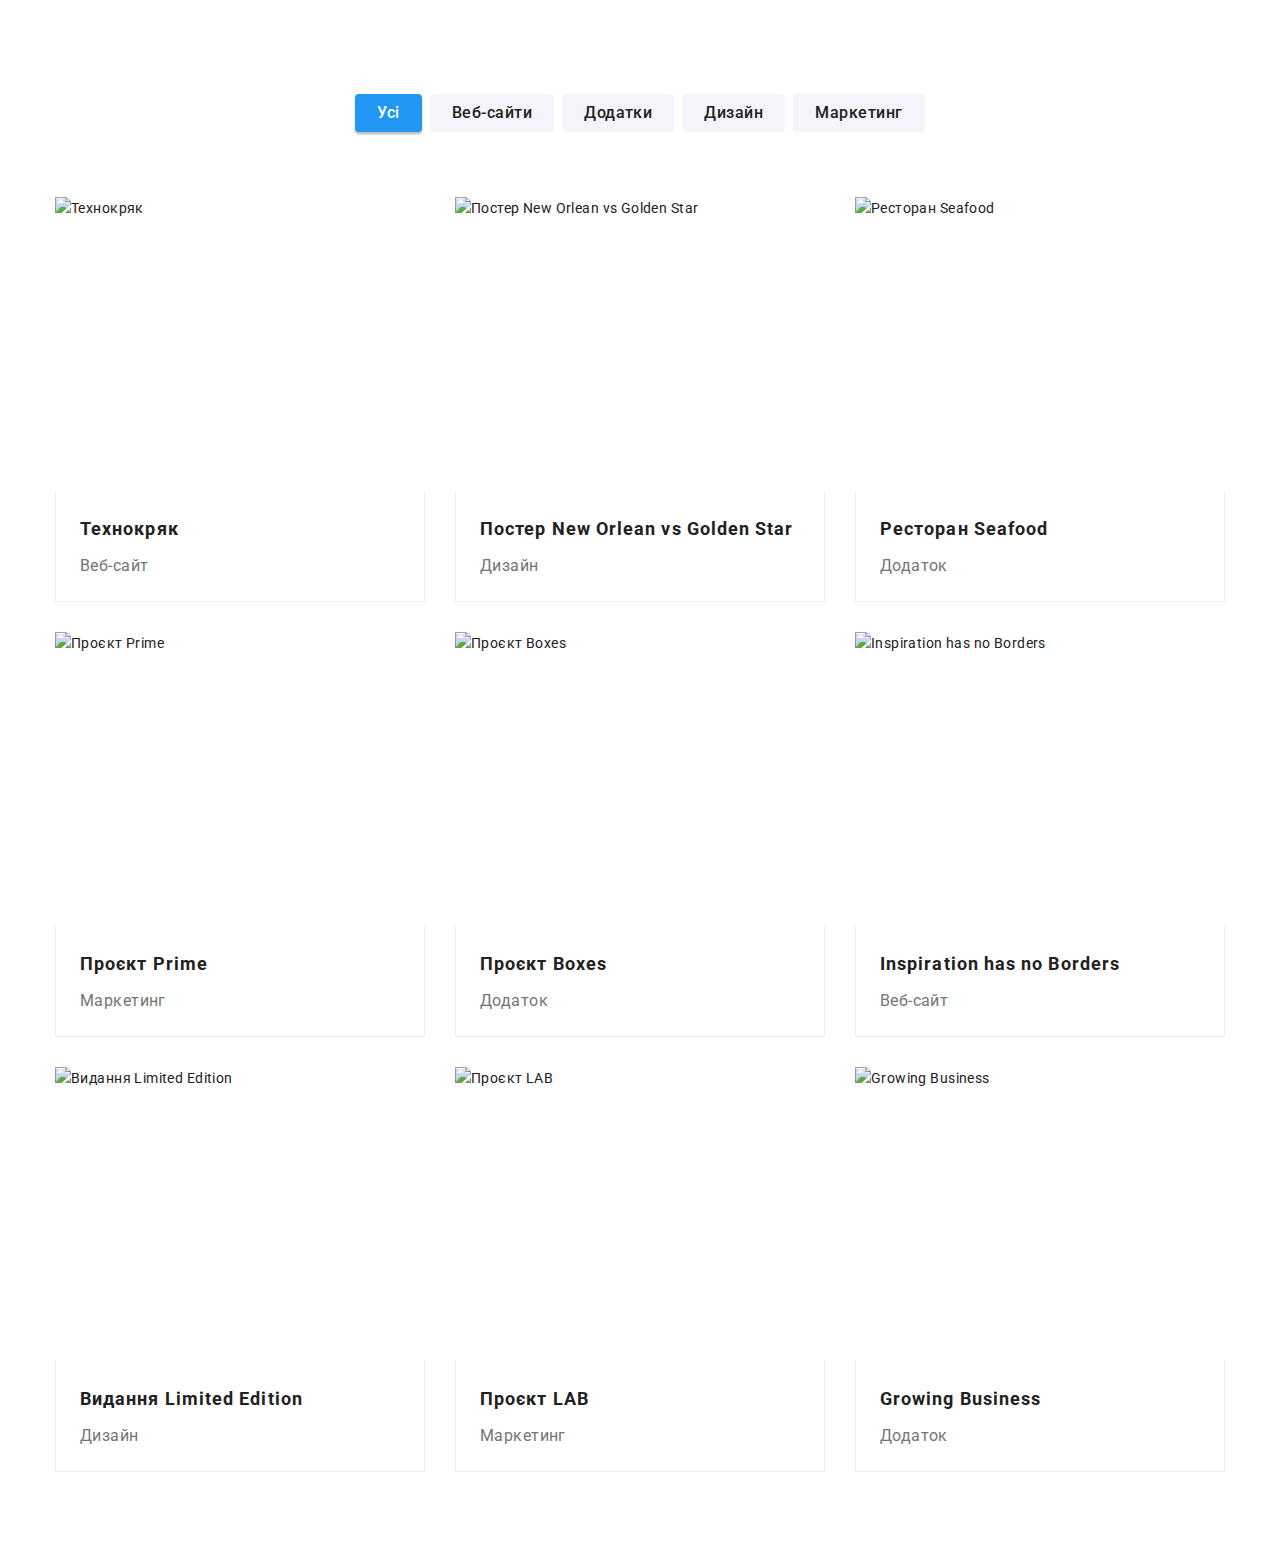
==== commit e31f07c6: "hw-8" ====
--- a/portfolio.html
+++ b/portfolio.html
@@ -19,7 +19,7 @@
     <link rel="stylesheet" href="./css/main.min.css" />
   </head>
   <body>
-    <header class="header">
+    <!-- <header class="header">
       <div class="container header__content">
         <a href="./index.html" class="logo logo--header link">
           <span class="logo__accent">Web</span>Studio
@@ -62,7 +62,7 @@
           </li>
         </ul>
       </div>
-    </header>
+    </header> -->
 
     <main>
       <section class="section portfolio">
@@ -74,15 +74,19 @@
                 Усі
               </button>
             </li>
+
             <li class="filter-btn-item">
               <button type="button" class="filter-btn">Веб-сайти</button>
             </li>
+
             <li class="filter-btn-item">
               <button type="button" class="filter-btn">Додатки</button>
             </li>
+
             <li class="filter-btn-item">
               <button type="button" class="filter-btn">Дизайн</button>
             </li>
+
             <li class="filter-btn-item">
               <button type="button" class="filter-btn">Маркетинг</button>
             </li>
@@ -111,6 +115,7 @@
                 </div>
               </a>
             </li>
+
             <li class="portfolio-item">
               <a href="" class="link portfolio-list-item">
                 <div class="portfolio-item-thumb">
@@ -135,6 +140,7 @@
                 </div>
               </a>
             </li>
+
             <li class="portfolio-item">
               <a href="" class="link portfolio-list-item">
                 <img
@@ -150,6 +156,7 @@
                 </div>
               </a>
             </li>
+
             <li class="portfolio-item">
               <a href="" class="link portfolio-list-item">
                 <img
@@ -165,6 +172,7 @@
                 </div>
               </a>
             </li>
+
             <li class="portfolio-item">
               <a href="" class="link portfolio-list-item">
                 <img
@@ -180,6 +188,7 @@
                 </div>
               </a>
             </li>
+
             <li class="portfolio-item">
               <a href="" class="link portfolio-list-item">
                 <img
@@ -197,6 +206,7 @@
                 </div>
               </a>
             </li>
+
             <li class="portfolio-item">
               <a href="" class="link portfolio-list-item">
                 <img
@@ -212,6 +222,7 @@
                 </div>
               </a>
             </li>
+
             <li class="portfolio-item">
               <a href="" class="link portfolio-list-item">
                 <img
@@ -227,6 +238,7 @@
                 </div>
               </a>
             </li>
+
             <li class="portfolio-item">
               <a href="" class="link portfolio-list-item">
                 <img
@@ -247,7 +259,7 @@
       </section>
     </main>
 
-    <footer class="footer">
+    <!-- <footer class="footer">
       <div class="container footer-container">
         <div class="footer__info-block info-block">
           <a href="./index.html" class="logo logo--footer logo--inverse link"
@@ -335,6 +347,6 @@
           </form>
         </div>
       </div>
-    </footer>
+    </footer> -->
   </body>
 </html>
--- a/css/main.min.css
+++ b/css/main.min.css
@@ -1 +1 @@
-:root{--accent-color: #2196f3;--bgc-hero-btn-hover: #188ce8;--simple-white-color: #ffffff;--simple-black-color: #000000;--primary-text-color: #212121;--secondary-text-color: #757575;--bgc-footer-and-hero: #2f303a;--bgc-section-team: #f5f4fa;--border-color-in-portfolio: #eeeeee;--border-color-page-header: #ececec;--soc-icon-fill-in-team-section: #afb1b8;--footer-soc-bg-color: rgba(255, 255, 255, 0.1);--bg-color-for-work-description: rgba(47, 48, 58, 0.8);--bg-color-pirtfolio-item-hover: rgba(33, 150, 243, 0.9);--color-contacts-footer: rgba(255, 255, 255, 0.6);--backdrop-color-modal: rgba(0, 0, 0, 0.2)}h1,h2,h3,h4,h5,h6,p{margin:0;padding:0}ol,ul{margin:0;padding-left:0}body{background-color:var(--simple-white-color);font-family:"Roboto",sans-serif;font-size:14px;letter-spacing:.03em;color:var(--primary-text-color);line-height:1.71}.list{list-style:none;padding:0;margin:0}.link{text-decoration:none;color:inherit;display:block}.modal__close,.subscribe-block__submit-btn,.social-block__link,.clients__link,.member__soc-link,.member__soc-list,.advantage__icon-wrapper{display:flex;align-items:center;justify-content:center}.checkbox__input,.portfolio__title,.section__title--features{position:absolute;width:1px;height:1px;margin:-1px;border:0;padding:0;white-space:nowrap;-webkit-clip-path:inset(100%);clip-path:inset(100%);clip:rect(0 0 0 0);overflow:hidden}.modal__submit-btn,.subscribe-block__submit-btn,.hero__btn{font-family:inherit;font-size:16px;font-weight:700;line-height:1.88;letter-spacing:.06em;color:var(--simple-white-color);min-width:200px;height:50px;background-color:var(--accent-color);transition:background-color 250ms cubic-bezier(0.4, 0, 0.2, 1);border:none;border-radius:4px;box-shadow:0px 4px 4px rgba(0,0,0,.15);cursor:pointer}.modal__submit-btn:hover,.subscribe-block__submit-btn:hover,.hero__btn:hover,.modal__submit-btn:focus,.subscribe-block__submit-btn:focus,.hero__btn:focus{background-color:var(--bgc-hero-btn-hover)}.container{width:1200px;padding-left:15px;padding-right:15px;margin-left:auto;margin-right:auto}.section{padding:94px 0}.logo{font-family:"Raleway",sans-serif;font-weight:700;font-size:26px;line-height:1.19;color:var(--simple-black-color);display:inline-block}.logo__accent{color:var(--accent-color)}.logo--inverse{color:var(--simple-white-color)}.section__title{font-weight:700;font-size:36px;line-height:1.17;text-align:center;margin-bottom:50px}.header{border-bottom:1px solid var(--border-color-page-header)}.header__content{display:flex;align-items:center}.navigation__list{display:flex}.contact{display:flex;margin-left:auto}.logo--header{margin-right:93px}.navigation__item:not(:last-child){margin-right:50px}.contact__item:not(:last-child){margin-right:40px}.navigation__link,.contact__link{display:block;font-weight:500;line-height:1.14;padding-top:32px;padding-bottom:32px;transition:color 250ms cubic-bezier(0.4, 0, 0.2, 1)}.navigation__link:hover,.navigation__link:focus,.contact__link:hover,.contact__link:focus{color:var(--accent-color)}.contact__link{color:var(--secondary-text-color);display:flex;align-items:center}.navigation__link--current{color:var(--accent-color);position:relative}.navigation__link--current::after{content:"";position:absolute;left:0;bottom:0;height:4px;width:100%;background-color:var(--accent-color);border-radius:2px}.contact__icon{fill:currentColor;margin-right:10px}.hero{background-color:var(--bgc-footer-and-hero);text-align:center;max-width:1600px;max-height:600px;padding-top:200px;padding-bottom:200px;margin-left:auto;margin-right:auto;background-image:linear-gradient(to right, rgba(47, 48, 58, 0.4), rgba(47, 48, 58, 0.4)),url(../images/bg-img.jpg);background-repeat:no-repeat;background-position:center;background-size:cover}.hero__text{width:696px;font-weight:900;font-size:44px;line-height:1.36;text-align:center;letter-spacing:.06em;color:var(--simple-white-color);text-transform:uppercase;margin-left:auto;margin-right:auto;margin-bottom:30px}.hero__btn{padding:10px 24px}.advantage__icon-wrapper{background-color:var(--bgc-section-team);margin-bottom:30px;height:120px}.advantage__title{font-weight:700;line-height:1.14;text-transform:uppercase;margin-bottom:10px;font-size:14px}.features__list{display:flex}.features__item{width:calc((100% - 90px)/4)}.features__item:not(:last-child){margin-right:30px}.advantage__description{line-height:1.41;color:var(--secondary-text-color)}.section--work{padding-top:0}.work__list{display:flex}.work__img{display:block}.work__item{width:calc((100% - 60px)/3);position:relative}.work__item:not(:last-child){margin-right:30px}.work__description{font-weight:700;line-height:1.14;text-align:center;text-transform:uppercase;padding-top:27px;padding-bottom:27px;background-color:var(--bg-color-for-work-description);color:var(--simple-white-color);position:absolute;bottom:0;width:100%}.team{background-color:var(--bgc-section-team)}.team__member-list{display:flex}.team__member{background-color:var(--simple-white-color);width:calc((100% - 90px)/4);box-shadow:0px 1px 3px rgba(0,0,0,.12),0px 1px 1px rgba(0,0,0,.14),0px 2px 1px rgba(0,0,0,.2);border-radius:0px 0px 4px 4px}.team__member:not(:last-child){margin-right:30px}.member__photo{margin-bottom:30px}.member__name{font-weight:500;font-size:16px;line-height:1.19;text-align:center;margin-bottom:10px}.member__position{font-size:16px;line-height:1.19;text-align:center;color:var(--secondary-text-color);margin-bottom:16px}.member__soc-list{margin-bottom:30px}.member__soc-item:not(:last-child){margin-right:10px}.member__soc-icon{fill:var(--soc-icon-fill-in-team-section);transition:fill 250ms cubic-bezier(0.4, 0, 0.2, 1)}.member__soc-link:hover .member__soc-icon,.member__soc-link:focus .member__soc-icon{fill:var(--simple-white-color)}.member__soc-link{width:44px;height:44px;border-radius:50%;transition:background-color 250ms cubic-bezier(0.4, 0, 0.2, 1)}.member__soc-link:hover,.member__soc-link:focus{background-color:var(--accent-color)}.clients__list{display:flex;justify-content:space-between}.clients__link{width:170px;height:92px;border:1px solid var(--soc-icon-fill-in-team-section);border-radius:4px;transition:border-color 250ms cubic-bezier(0.4, 0, 0.2, 1)}.clients__link:hover,.clients__link:focus{border-color:var(--accent-color)}.clients__icon{fill:var(--soc-icon-fill-in-team-section);transition:fill 250ms cubic-bezier(0.4, 0, 0.2, 1)}.clients__link:hover .clients__icon,.clients__link:focus .clients__icon{fill:var(--accent-color)}.footer{background-color:var(--bgc-footer-and-hero);padding:60px 0}.logo--footer{margin-bottom:28px}.info-block__address,.info-block__mail,.info-block__tel{line-height:1.71;font-style:normal;color:var(--color-contacts-footer);transition:color 250ms cubic-bezier(0.4, 0, 0.2, 1)}.info-block__address:focus,.info-block__address:hover,.info-block__mail:focus,.info-block__mail:hover,.info-block__tel:focus,.info-block__tel:hover{color:var(--accent-color)}.info-block__list{width:231px}.info-block__address{color:var(--simple-white-color)}.footer .list li:not(:last-child){margin-bottom:12px}.footer__social-block{margin-right:93px}.social-block__title{color:var(--simple-white-color);margin-bottom:20px;font-weight:700;line-height:1.14;text-transform:uppercase;font-size:14px}.footer-container{display:flex;align-items:baseline}.footer__info-block{margin-right:70px}.social-block__list{display:flex}.social-block__link{width:44px;height:44px;border-radius:50%;background-color:var(--footer-soc-bg-color);transition:background-color 250ms cubic-bezier(0.4, 0, 0.2, 1)}.social-block__link:hover,.social-block__link:focus{background-color:var(--accent-color)}.subscribe-block__form{display:flex}.social-block__item:not(:last-child){margin-right:10px}.social-block__icon{fill:var(--simple-white-color)}.subscribe-block__title{color:var(--simple-white-color);font-weight:700;line-height:1.14;text-transform:uppercase;font-size:14px;margin-bottom:20px}.subscribe-block__input{height:50px;width:358px;border:1px solid rgba(255,255,255,.3);border-radius:4px;background-color:rgba(0,0,0,0);padding:0 16px;margin-right:12px;color:var(--simple-white-color);font-size:16px;line-height:1.25}.subscribe-block__input::-moz-placeholder{font-weight:400;font-size:16px;line-height:1.25;color:rgba(255,255,255,.6)}.subscribe-block__input:-ms-input-placeholder{font-weight:400;font-size:16px;line-height:1.25;color:rgba(255,255,255,.6)}.subscribe-block__input::placeholder{font-weight:400;font-size:16px;line-height:1.25;color:rgba(255,255,255,.6)}.subscribe-block__icon{margin-left:10px;fill:var(--simple-white-color)}.filter-btn{font-family:inherit;cursor:pointer;font-weight:500;font-size:16px;line-height:1.62;letter-spacing:.03em;border-radius:4px;border-width:0;background-color:var(--bgc-section-team);color:var(--primary-text-color);padding:6px 22px;transition:background-color 250ms cubic-bezier(0.4, 0, 0.2, 1),color 250ms cubic-bezier(0.4, 0, 0.2, 1),box-shadow 250ms cubic-bezier(0.4, 0, 0.2, 1)}.filter-btn:hover,.filter-btn:focus{background-color:var(--accent-color);color:var(--simple-white-color);box-shadow:0px 3px 1px rgba(0,0,0,.1),0px 1px 2px rgba(0,0,0,.08),0px 2px 2px rgba(0,0,0,.12)}.filter-btn-list{display:flex;margin-bottom:50px;justify-content:center}.filter-btn-item:not(:last-child){margin-right:8px}.current-filter{background-color:var(--accent-color);color:var(--simple-white-color);box-shadow:0px 3px 1px rgba(0,0,0,.1),0px 1px 2px rgba(0,0,0,.08),0px 2px 2px rgba(0,0,0,.12)}.portfolio-item{width:calc((100% - 60px)/3);margin-right:30px;margin-bottom:30px}.portfolio-item-thumb{position:relative;overflow:hidden}.portfolio-item-cover-text{font-size:18px;line-height:1.56;color:var(--simple-white-color);background-color:var(--bg-color-pirtfolio-item-hover);height:100%;padding:63px 24px;position:absolute;top:0;transform:translateY(100%);transition:transform 250ms cubic-bezier(0.4, 0, 0.2, 1);overflow:auto}.portfolio-list-item:hover .portfolio-item-cover-text,.portfolio-list-item:focus .portfolio-item-cover-text{transform:translateY(0)}.portfolio-list-item{transition:box-shadow 250ms cubic-bezier(0.4, 0, 0.2, 1)}.portfolio-list-item:hover,.portfolio-list-item:focus{box-shadow:0px 1px 1px rgba(0,0,0,.12),0px 4px 4px rgba(0,0,0,.06),1px 4px 6px rgba(0,0,0,.16)}.portfolio-item:nth-child(3n){margin-right:0}.portfolio-item:nth-last-child(-n+3){margin-bottom:0}.portfolio-item-title{font-weight:700;font-size:18px;line-height:2;letter-spacing:.06em;margin-bottom:4px}.portfoli-item-img{display:block}.portfolio-item-description{font-size:16px;line-height:1.88;color:var(--secondary-text-color)}.portfolio-item-title-and-description{padding-left:24px;padding-right:24px;padding-top:20px;padding-bottom:20px;border:1px solid var(--border-color-in-portfolio);border-top:none}.portfolio-work-list{display:flex;flex-wrap:wrap}.backdrop{position:fixed;top:0;width:100%;height:100%;background-color:var(--backdrop-color-modal);transition:opacity 250ms cubic-bezier(0.4, 0, 0.2, 1),visibility 250ms cubic-bezier(0.4, 0, 0.2, 1)}.modal{position:absolute;top:50%;left:50%;transform:translate(-50%, -50%) scale(1);width:528px;min-height:581px;background-color:var(--simple-white-color);border-radius:4px;transition:transform 250ms cubic-bezier(0.4, 0, 0.2, 1);padding:40px}.backdrop.is-hidden .modal{transform:translate(-50%, -150%) scale(1.5)}.modal__close{position:absolute;top:8px;right:8px;width:30px;height:30px;background-color:var(--simple-white-color);border:1px solid rgba(0,0,0,.1);border-radius:50%;cursor:pointer;transition:fill 250ms cubic-bezier(0.4, 0, 0.2, 1)}.modal__close:hover,.modal__close:focus{fill:var(--accent-color)}.is-hidden{opacity:0;visibility:hidden;pointer-events:none}.modal__title{font-weight:700;font-size:20px;line-height:1.15;text-align:center;color:var(--primary-text-color);margin-bottom:12px}.modal__input{width:100%;height:40px;border:1px solid rgba(33,33,33,.2);border-radius:4px;padding-left:42px;transition:border-color 250ms cubic-bezier(0.4, 0, 0.2, 1)}.modal__input:focus,.modal__input:hover{border-color:var(--accent-color);outline:rgba(0,0,0,0)}.modal__input:focus+.modal__icon,.modal__input:hover+.modal__icon{fill:var(--accent-color)}.modal__label{display:block;margin-bottom:10px;font-weight:400;font-size:12px;line-height:1.17;letter-spacing:.01em;color:var(--secondary-text-color)}.modal__input-wrapper{position:relative;margin-top:4px}.modal__icon{position:absolute;top:50%;left:12px;transform:translateY(-50%);transition:fill 250ms cubic-bezier(0.4, 0, 0.2, 1)}.modal__textarea{width:100%;height:120px;border:1px solid rgba(33,33,33,.2);border-radius:4px;padding:12px 16px;margin-top:4px;resize:none;transition:border-color 250ms cubic-bezier(0.4, 0, 0.2, 1)}.modal__textarea:focus,.modal__textarea:hover{border-color:var(--accent-color);outline:rgba(0,0,0,0)}.modal__textarea::-moz-placeholder{font-size:12px;line-height:14px;letter-spacing:.01em;color:rgba(117,117,117,.5)}.modal__textarea:-ms-input-placeholder{font-size:12px;line-height:14px;letter-spacing:.01em;color:rgba(117,117,117,.5)}.modal__textarea::placeholder{font-size:12px;line-height:14px;letter-spacing:.01em;color:rgba(117,117,117,.5)}.modal__label--textarea{margin-bottom:20px}.modal__checkbox-wrapper{margin-bottom:30px;display:flex;justify-content:center}.checkbox__label{display:flex;align-items:center}.checkbox__label::before{content:"";display:inline-flex;margin-right:8px;width:16px;height:16px;border:2px solid var(--primary-text-color);border-radius:2px;transition:background-color 250ms cubic-bezier(0.4, 0, 0.2, 1),border-color 250ms cubic-bezier(0.4, 0, 0.2, 1)}.checkbox__input:checked+.checkbox__label::before{border-color:rgba(0,0,0,0);background-image:url("../images/check.svg");background-repeat:no-repeat;background-color:var(--accent-color);background-position:center}.checkbox__politic-link{color:var(--accent-color);display:inline;text-decoration:underline}.modal__submit-btn{text-align:center;display:block;margin-left:auto;margin-right:auto}/*# sourceMappingURL=main.min.css.map */+:root{--accent-color: #2196f3;--bgc-hero-btn-hover: #188ce8;--simple-white-color: #ffffff;--simple-black-color: #000000;--primary-text-color: #212121;--secondary-text-color: #757575;--bgc-footer-and-hero: #2f303a;--bgc-section-team: #f5f4fa;--border-color-in-portfolio: #eeeeee;--border-color-page-header: #ececec;--soc-icon-fill-in-team-section: #afb1b8;--footer-soc-bg-color: rgba(255, 255, 255, 0.1);--bg-color-for-work-description: rgba(47, 48, 58, 0.8);--bg-color-pirtfolio-item-hover: rgba(33, 150, 243, 0.9);--color-contacts-footer: rgba(255, 255, 255, 0.6);--backdrop-color-modal: rgba(0, 0, 0, 0.2)}h1,h2,h3,h4,h5,h6,p{margin:0;padding:0}ol,ul{margin:0;padding-left:0}body{background-color:var(--simple-white-color);font-family:"Roboto",sans-serif;font-size:14px;letter-spacing:.03em;color:var(--primary-text-color);line-height:1.71;min-width:320px}img{width:100%;height:auto;display:block}.list{list-style:none;padding:0;margin:0}.link{text-decoration:none;color:inherit;display:block}.modal__close,.subscribe-block__submit-btn,.social-block__link,.clients__link,.member__soc-link,.member__soc-list,.advantage__icon-wrapper{display:flex;align-items:center;justify-content:center}.checkbox__input,.portfolio__title,.section__title--features{position:absolute;width:1px;height:1px;margin:-1px;border:0;padding:0;white-space:nowrap;-webkit-clip-path:inset(100%);clip-path:inset(100%);clip:rect(0 0 0 0);overflow:hidden}.modal__submit-btn,.subscribe-block__submit-btn,.hero__btn{font-family:inherit;font-size:16px;font-weight:700;line-height:1.88;letter-spacing:.06em;color:var(--simple-white-color);min-width:200px;height:50px;background-color:var(--accent-color);transition:background-color 250ms cubic-bezier(0.4, 0, 0.2, 1);border:none;border-radius:4px;box-shadow:0px 4px 4px rgba(0,0,0,.15);cursor:pointer}.modal__submit-btn:hover,.subscribe-block__submit-btn:hover,.hero__btn:hover,.modal__submit-btn:focus,.subscribe-block__submit-btn:focus,.hero__btn:focus{background-color:var(--bgc-hero-btn-hover)}.container{width:100%;padding-left:15px;padding-right:15px;margin-left:auto;margin-right:auto}@media screen and (min-width: 480px){.container{width:480px}}@media screen and (min-width: 768px){.container{width:768px}}@media screen and (min-width: 1200px){.container{width:1200px}}.section{padding:60px 0}@media screen and (min-width: 1200px){.section{padding:94px 0}}.logo{font-family:"Raleway",sans-serif;font-weight:700;font-size:26px;line-height:1.19;color:var(--simple-black-color);display:inline-block}.logo__accent{color:var(--accent-color)}.logo--inverse{color:var(--simple-white-color)}.section__title{font-weight:700;font-size:36px;line-height:1.17;text-align:center;margin-bottom:30px}@media screen and (min-width: 1200px){.section__title{margin-bottom:50px}}.header{border-bottom:1px solid var(--border-color-page-header);position:relative}.header__content{display:flex;align-items:center}.navigation__list{display:flex}.contact{display:flex;flex-wrap:wrap}@media screen and (min-width: 1200px){.contact{margin-left:auto}}@media screen and (min-width: 768px){.contact__item:not(:last-child){margin-bottom:10px;margin-left:auto}}@media screen and (min-width: 1200px){.contact__item:not(:last-child){margin-bottom:0;margin-left:0}}.contact__item:nth-child(2){margin-left:61px}@media screen and (min-width: 1200px){.contact__item:nth-child(2){margin-left:0}}.logo--header{margin-top:16px;margin-bottom:16px}@media screen and (min-width: 768px){.logo--header{margin-right:88px}}@media screen and (min-width: 1200px){.logo--header{margin-right:93px}}.navigation__item:not(:last-child){margin-right:50px}@media screen and (min-width: 1200px){.contact__item:not(:last-child){margin-right:40px}}.navigation__link{padding-top:32px;padding-bottom:32px}.navigation__link,.contact__link{display:block;font-weight:500;line-height:1.14;transition:color 250ms cubic-bezier(0.4, 0, 0.2, 1)}.navigation__link:hover,.navigation__link:focus,.contact__link:hover,.contact__link:focus{color:var(--accent-color)}.contact__link{color:var(--secondary-text-color);display:flex;align-items:center}.navigation__link--current{color:var(--accent-color);position:relative}.navigation__link--current::after{content:"";position:absolute;left:0;bottom:0;height:4px;width:100%;background-color:var(--accent-color);border-radius:2px}.contact__icon{fill:currentColor;margin-right:10px}.menu-button{display:inline-flex;margin:0;padding:0;border:none;background-color:rgba(0,0,0,0);position:absolute;right:15px;top:10px}@media(max-width: 767px){.menu-container{position:fixed;top:0;left:0;width:100vw;height:100%;padding:48px 40px;background-color:#fff;z-index:999;transform:translateX(100%);transition:transform 250ms ease-in-out}.menu-container.is-open{transform:translateX(0)}}@media screen and (max-width: 767px){.navigation{display:none}}@media screen and (max-width: 767px){.contacts_in_header{display:none}}@media screen and (mix-width: 768px){.contacts_in_header{margin-left:auto}}.open_mob_menu,.close_mob_menu{display:inline-flex;margin:0;padding:0;border:none;background-color:rgba(0,0,0,0);position:absolute;right:15px;top:10px}.navigation__link--current_mob{color:var(--accent-color);position:relative}.navigation__link_mob,.contact__link_mob{display:block;font-weight:500;font-size:40px;line-height:1.14;transition:color 250ms cubic-bezier(0.4, 0, 0.2, 1)}.navigation__link_mob:hover,.navigation__link_mob:focus,.contact__link_mob:hover,.contact__link_mob:focus{color:var(--accent-color)}.navigation__list_mob{margin-bottom:306px}.mob-menu__social{display:flex;position:absolute;bottom:48px;left:40px}.navigation__item_mob:not(:last-child){margin-bottom:32px}.mob-menu__social-item{color:var(--accent-color);font-size:18px}.contact__item_mob{margin-bottom:32px;color:var(--accent-color)}.mob-menu__social-item:not(:last-child){margin-right:20px}@media screen and (min-width: 768px){.open_mob_menu,.menu-container{display:none}}.hero{background-color:var(--bgc-footer-and-hero);text-align:center;max-width:1600px;max-height:600px;padding-top:118px;padding-bottom:118px;padding-left:15px;padding-right:15px;margin-left:auto;margin-right:auto;background-image:linear-gradient(to right, rgba(47, 48, 58, 0.4), rgba(47, 48, 58, 0.4)),url(../images/hero_tel_bg.jpg);background-repeat:no-repeat;background-position:center;background-size:cover}@media(min-device-pixel-ratio: 2),(-webkit-min-device-pixel-ratio: 2),(min-resolution: 192dpi),(min-resolution: 2dppx){.hero{background-image:linear-gradient(to right, rgba(47, 48, 58, 0.4), rgba(47, 48, 58, 0.4)),url("../images/hero_tel_bg-2x.jpg")}}@media(min-device-pixel-ratio: 3),(-webkit-min-device-pixel-ratio: 3),(min-resolution: 288dpi),(min-resolution: 3dppx){.hero{background-image:linear-gradient(to right, rgba(47, 48, 58, 0.4), rgba(47, 48, 58, 0.4)),url("../images/hero_tel_bg-3x.jpg")}}@media screen and (min-width: 768px){.hero{background-image:linear-gradient(to right, rgba(47, 48, 58, 0.4), rgba(47, 48, 58, 0.4)),url(../images/hero_tab_bg.jpg)}}@media screen and (min-width: 768px)and (min-device-pixel-ratio: 2),screen and (min-width: 768px)and (-webkit-min-device-pixel-ratio: 2),screen and (min-width: 768px)and (min-resolution: 192dpi),screen and (min-width: 768px)and (min-resolution: 2dppx){.hero{background-image:linear-gradient(to right, rgba(47, 48, 58, 0.4), rgba(47, 48, 58, 0.4)),url("../images/hero_tab_bg-2x.jpg")}}@media screen and (min-width: 1200px){.hero{padding-top:200px;padding-bottom:200px;background-image:linear-gradient(to right, rgba(47, 48, 58, 0.4), rgba(47, 48, 58, 0.4)),url(../images/hero_desk_bg.jpg)}}@media screen and (min-width: 1200px)and (min-device-pixel-ratio: 2),screen and (min-width: 1200px)and (-webkit-min-device-pixel-ratio: 2),screen and (min-width: 1200px)and (min-resolution: 192dpi),screen and (min-width: 1200px)and (min-resolution: 2dppx){.hero{background-image:linear-gradient(to right, rgba(47, 48, 58, 0.4), rgba(47, 48, 58, 0.4)),url("../images/hero_desk_bg-2x.jpg")}}.hero__text{max-width:450px;font-weight:900;font-size:26px;line-height:1.36;text-align:center;letter-spacing:.06em;color:var(--simple-white-color);text-transform:uppercase;margin-left:auto;margin-right:auto;margin-bottom:30px}@media screen and (min-width: 1200px){.hero__text{font-size:44px;max-width:696px}}.hero__btn{padding:10px 24px}.advantage__icon-wrapper{background-color:var(--bgc-section-team);margin-bottom:30px;height:120px}.advantage__title{font-weight:700;line-height:1.14;text-transform:uppercase;margin-bottom:10px;font-size:14px}.features__list{display:flex;flex-wrap:wrap}@media screen and (min-width: 768px){.features__list{margin:-15px}}.features__item{width:100%}@media screen and (max-width: 767px){.features__item:not(:last-child){margin-bottom:30px}}@media screen and (min-width: 768px){.features__item{width:calc((100% - 60px)/2);margin:15px}}@media screen and (min-width: 1200px){.features__item{width:calc((100% - 120px)/4)}}.advantage__description{line-height:1.41;color:var(--secondary-text-color)}.section--work{padding-top:0}@media screen and (max-width: 1199px){.section--work{display:none}}.work__list{display:flex}.work__img{display:block}.work__item{width:calc((100% - 60px)/3);position:relative}.work__item:not(:last-child){margin-right:30px}.work__description{font-weight:700;line-height:1.14;text-align:center;text-transform:uppercase;padding-top:27px;padding-bottom:27px;background-color:var(--bg-color-for-work-description);color:var(--simple-white-color);position:absolute;bottom:0;width:100%}.team{background-color:var(--bgc-section-team)}.team__member-list{display:flex;flex-wrap:wrap}@media screen and (min-width: 768px){.team__member-list{margin:-15px}}.team__member{background-color:var(--simple-white-color);width:100%;box-shadow:0px 1px 3px rgba(0,0,0,.12),0px 1px 1px rgba(0,0,0,.14),0px 2px 1px rgba(0,0,0,.2);border-radius:0px 0px 4px 4px}@media screen and (max-width: 767px){.team__member:not(:last-child){margin-bottom:30px}}@media screen and (min-width: 768px){.team__member{width:calc((100% - 60px)/2);margin:15px}}@media screen and (min-width: 1200px){.team__member{width:calc((100% - 120px)/4)}}.member__photo{margin-bottom:30px}.member__name{font-weight:500;font-size:16px;line-height:1.19;text-align:center;margin-bottom:10px}.member__position{font-size:16px;line-height:1.19;text-align:center;color:var(--secondary-text-color);margin-bottom:16px}.member__soc-list{margin-bottom:30px}.member__soc-item:not(:last-child){margin-right:10px}.member__soc-icon{fill:var(--soc-icon-fill-in-team-section);transition:fill 250ms cubic-bezier(0.4, 0, 0.2, 1)}.member__soc-link:hover .member__soc-icon,.member__soc-link:focus .member__soc-icon{fill:var(--simple-white-color)}.member__soc-link{width:44px;height:44px;border-radius:50%;transition:background-color 250ms cubic-bezier(0.4, 0, 0.2, 1)}.member__soc-link:hover,.member__soc-link:focus{background-color:var(--accent-color)}.clients__list{display:flex;flex-wrap:wrap;margin:-15px}.clients__item{width:calc((100% - 60px)/2);margin:15px}@media screen and (min-width: 768px){.clients__item{width:calc((100% - 90px)/3)}}@media screen and (min-width: 1200px){.clients__item{width:calc((100% - 180px)/6)}}.clients__link{height:92px;border:1px solid var(--soc-icon-fill-in-team-section);border-radius:4px;transition:border-color 250ms cubic-bezier(0.4, 0, 0.2, 1)}.clients__link:hover,.clients__link:focus{border-color:var(--accent-color)}.clients__icon{fill:var(--soc-icon-fill-in-team-section);transition:fill 250ms cubic-bezier(0.4, 0, 0.2, 1)}.clients__link:hover .clients__icon,.clients__link:focus .clients__icon{fill:var(--accent-color)}.footer{background-color:var(--bgc-footer-and-hero);padding:60px 0}.logo--footer{margin-bottom:28px}.info-block__address,.info-block__mail,.info-block__tel{line-height:1.71;font-style:normal;color:var(--color-contacts-footer);transition:color 250ms cubic-bezier(0.4, 0, 0.2, 1)}.info-block__address:focus,.info-block__address:hover,.info-block__mail:focus,.info-block__mail:hover,.info-block__tel:focus,.info-block__tel:hover{color:var(--accent-color)}.footer__social-block{text-align:center}@media screen and (min-width: 1200px){.footer__social-block{text-align:left}}.info-block__list{width:231px;margin-right:auto;margin-left:auto}.info-block__address{color:var(--simple-white-color)}.footer .list li:not(:last-child){margin-bottom:12px}.footer__social-block{margin-bottom:60px}@media screen and (min-width: 1200px){.footer__social-block{margin-right:93px}}.social-block__title{color:var(--simple-white-color);margin-bottom:20px;font-weight:700;line-height:1.14;text-transform:uppercase;font-size:14px}@media screen and (min-width: 768px){.footer-container{display:flex;flex-wrap:wrap;align-items:baseline}}@media screen and (min-width: 1200px){.footer-container{display:flex;align-items:baseline}}.footer__info-block{margin-bottom:60px;text-align:center}@media screen and (min-width: 768px){.footer__info-block{margin-right:165px;margin-left:76px}}@media screen and (min-width: 1200px){.footer__info-block{margin-right:70px;margin-bottom:0;margin-left:0;text-align:left}}.social-block__list{display:flex;justify-content:center}.social-block__link{width:44px;height:44px;border-radius:50%;background-color:var(--footer-soc-bg-color);transition:background-color 250ms cubic-bezier(0.4, 0, 0.2, 1)}.social-block__link:hover,.social-block__link:focus{background-color:var(--accent-color)}@media screen and (min-width: 1200px){.subscribe-block__form{display:flex}}.social-block__item:not(:last-child){margin-right:10px}.social-block__icon{fill:var(--simple-white-color)}.subscribe-block__title{color:var(--simple-white-color);font-weight:700;line-height:1.14;text-transform:uppercase;font-size:14px;margin-bottom:20px}.subscribe-block__input{height:50px;margin-bottom:20px;width:100%;border:1px solid rgba(255,255,255,.3);border-radius:4px;background-color:rgba(0,0,0,0);padding:0 16px;color:var(--simple-white-color);font-size:16px;line-height:1.25}.subscribe-block__input::-moz-placeholder{font-weight:400;font-size:16px;line-height:1.25;color:rgba(255,255,255,.6)}.subscribe-block__input:-ms-input-placeholder{font-weight:400;font-size:16px;line-height:1.25;color:rgba(255,255,255,.6)}.subscribe-block__input::placeholder{font-weight:400;font-size:16px;line-height:1.25;color:rgba(255,255,255,.6)}@media screen and (min-width: 768px){.subscribe-block__input{width:450px}}@media screen and (min-width: 1200px){.subscribe-block__input{width:358px;margin-right:12px}}.footer__subscribe-block{text-align:center}@media screen and (min-width: 768px){.footer__subscribe-block{margin-right:auto;margin-left:auto}}@media screen and (min-width: 1200px){.footer__subscribe-block{text-align:left}}.subscribe-block__submit-btn{margin-right:auto;margin-left:auto}.subscribe-block__icon{margin-left:10px;fill:var(--simple-white-color)}.filter-btn{font-family:inherit;cursor:pointer;font-weight:500;font-size:16px;line-height:1.62;letter-spacing:.03em;border-radius:4px;border-width:0;background-color:var(--bgc-section-team);color:var(--primary-text-color);padding:6px 22px;transition:background-color 250ms cubic-bezier(0.4, 0, 0.2, 1),color 250ms cubic-bezier(0.4, 0, 0.2, 1),box-shadow 250ms cubic-bezier(0.4, 0, 0.2, 1)}.filter-btn:hover,.filter-btn:focus{background-color:var(--accent-color);color:var(--simple-white-color);box-shadow:0px 3px 1px rgba(0,0,0,.1),0px 1px 2px rgba(0,0,0,.08),0px 2px 2px rgba(0,0,0,.12)}.filter-btn-list{display:flex;flex-wrap:wrap;margin-bottom:25px}@media screen and (max-width: 767px){.filter-btn-list{max-width:332px}}@media screen and (min-width: 768px){.filter-btn-list{margin-bottom:30px;justify-content:center}}@media screen and (min-width: 1200px){.filter-btn-list{margin-bottom:50px}}.filter-btn-item{margin-bottom:15px}.filter-btn-item:not(:last-child){margin-right:8px}.current-filter{background-color:var(--accent-color);color:var(--simple-white-color);box-shadow:0px 3px 1px rgba(0,0,0,.1),0px 1px 2px rgba(0,0,0,.08),0px 2px 2px rgba(0,0,0,.12)}.portfolio-work-list{display:flex;flex-wrap:wrap;margin:-15px}.portfolio-item{width:100%;margin:15px}@media screen and (min-width: 768px){.portfolio-item{width:calc((100% - 60px)/2)}}@media screen and (min-width: 1200px){.portfolio-item{width:calc((100% - 90px)/3)}}.portfolio-item-thumb{position:relative;overflow:hidden}.portfolio-item-cover-text{font-size:18px;line-height:1.56;color:var(--simple-white-color);background-color:var(--bg-color-pirtfolio-item-hover);height:100%;padding:63px 24px;position:absolute;top:0;transform:translateY(101%);transition:transform 250ms cubic-bezier(0.4, 0, 0.2, 1);overflow:auto}.portfolio-list-item:hover .portfolio-item-cover-text,.portfolio-list-item:focus .portfolio-item-cover-text{transform:translateY(0)}.portfolio-list-item{transition:box-shadow 250ms cubic-bezier(0.4, 0, 0.2, 1)}.portfolio-list-item:hover,.portfolio-list-item:focus{box-shadow:0px 1px 1px rgba(0,0,0,.12),0px 4px 4px rgba(0,0,0,.06),1px 4px 6px rgba(0,0,0,.16)}.portfolio-item-title{font-weight:700;font-size:18px;line-height:2;letter-spacing:.06em;margin-bottom:4px}.portfoli-item-img{display:block}.portfolio-item-description{font-size:16px;line-height:1.88;color:var(--secondary-text-color)}.portfolio-item-title-and-description{padding-left:24px;padding-right:24px;padding-top:20px;padding-bottom:20px;border:1px solid var(--border-color-in-portfolio);border-top:none}.backdrop{position:fixed;top:0;width:100%;height:100%;background-color:var(--backdrop-color-modal);transition:opacity 250ms cubic-bezier(0.4, 0, 0.2, 1),visibility 250ms cubic-bezier(0.4, 0, 0.2, 1)}.modal{position:absolute;top:50%;left:50%;transform:translate(-50%, -50%) scale(1);min-height:581px;background-color:var(--simple-white-color);border-radius:4px;transition:transform 250ms cubic-bezier(0.4, 0, 0.2, 1);padding:40px}.backdrop.is-hidden .modal{transform:translate(-50%, -150%) scale(1.5)}@media screen and (max-width: 479px){.modal{width:95%}}@media screen and (min-width: 480px){.modal{width:450px}}@media screen and (min-width: 1200px){.modal{width:528px}}.modal__close{position:absolute;top:8px;right:8px;width:30px;height:30px;background-color:var(--simple-white-color);border:1px solid rgba(0,0,0,.1);border-radius:50%;cursor:pointer;transition:fill 250ms cubic-bezier(0.4, 0, 0.2, 1)}.modal__close:hover,.modal__close:focus{fill:var(--accent-color)}.is-hidden{opacity:0;visibility:hidden;pointer-events:none}.modal__title{font-weight:700;font-size:20px;line-height:1.15;text-align:center;color:var(--primary-text-color);margin-bottom:12px}.modal__input{width:100%;height:40px;border:1px solid rgba(33,33,33,.2);border-radius:4px;padding-left:42px;transition:border-color 250ms cubic-bezier(0.4, 0, 0.2, 1)}.modal__input:focus,.modal__input:hover{border-color:var(--accent-color);outline:rgba(0,0,0,0)}.modal__input:focus+.modal__icon,.modal__input:hover+.modal__icon{fill:var(--accent-color)}.modal__label{display:block;margin-bottom:10px;font-weight:400;font-size:12px;line-height:1.17;letter-spacing:.01em;color:var(--secondary-text-color)}.modal__input-wrapper{position:relative;margin-top:4px}.modal__icon{position:absolute;top:50%;left:12px;transform:translateY(-50%);transition:fill 250ms cubic-bezier(0.4, 0, 0.2, 1)}.modal__textarea{width:100%;height:120px;border:1px solid rgba(33,33,33,.2);border-radius:4px;padding:12px 16px;margin-top:4px;resize:none;transition:border-color 250ms cubic-bezier(0.4, 0, 0.2, 1)}.modal__textarea:focus,.modal__textarea:hover{border-color:var(--accent-color);outline:rgba(0,0,0,0)}.modal__textarea::-moz-placeholder{font-size:12px;line-height:14px;letter-spacing:.01em;color:rgba(117,117,117,.5)}.modal__textarea:-ms-input-placeholder{font-size:12px;line-height:14px;letter-spacing:.01em;color:rgba(117,117,117,.5)}.modal__textarea::placeholder{font-size:12px;line-height:14px;letter-spacing:.01em;color:rgba(117,117,117,.5)}.modal__label--textarea{margin-bottom:20px}.modal__checkbox-wrapper{margin-bottom:30px;display:flex;justify-content:center}.checkbox__label{display:flex;align-items:center}.checkbox__label::before{content:"";display:inline-flex;margin-right:8px;width:16px;height:16px;border:2px solid var(--primary-text-color);border-radius:2px;transition:background-color 250ms cubic-bezier(0.4, 0, 0.2, 1),border-color 250ms cubic-bezier(0.4, 0, 0.2, 1)}.checkbox__input:checked+.checkbox__label::before{border-color:rgba(0,0,0,0);background-image:url("../images/check.svg");background-repeat:no-repeat;background-color:var(--accent-color);background-position:center}.checkbox__politic-link{color:var(--accent-color);display:inline;text-decoration:underline}.modal__submit-btn{text-align:center;display:block;margin-left:auto;margin-right:auto}/*# sourceMappingURL=main.min.css.map */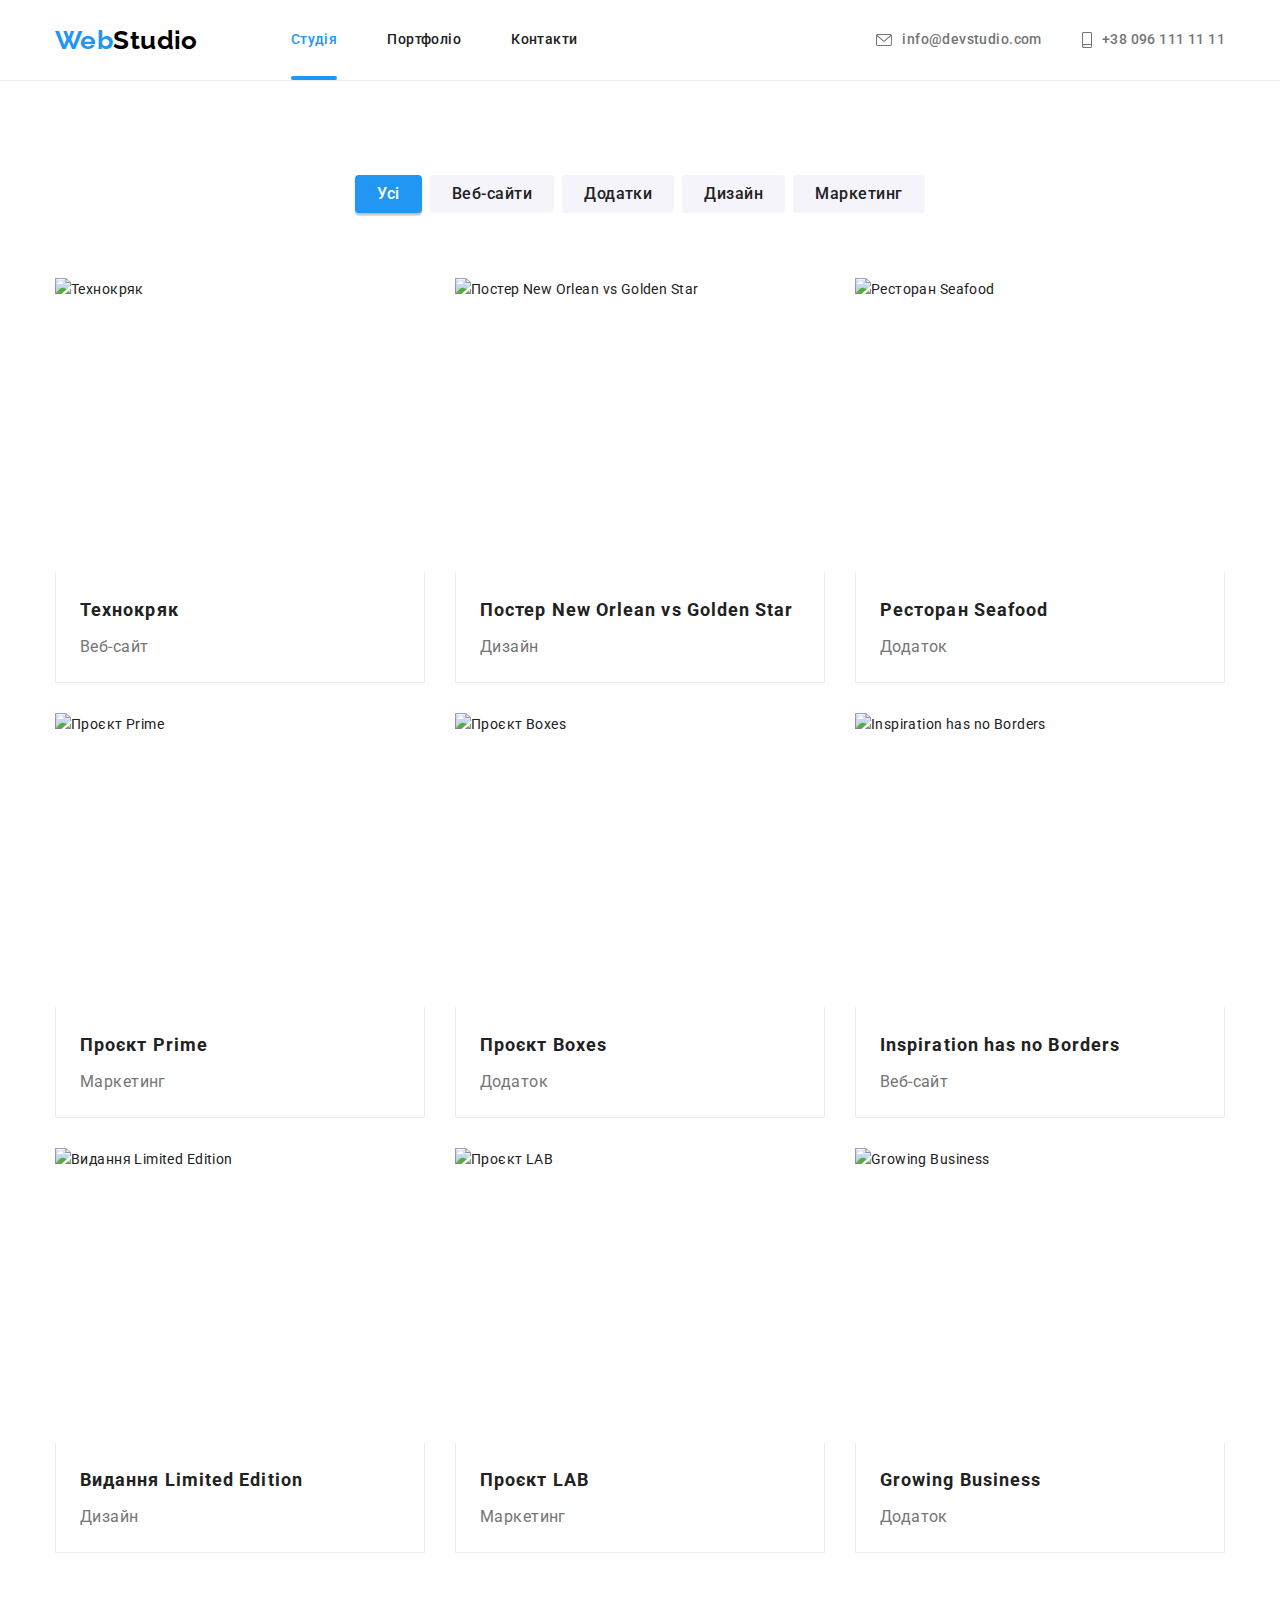
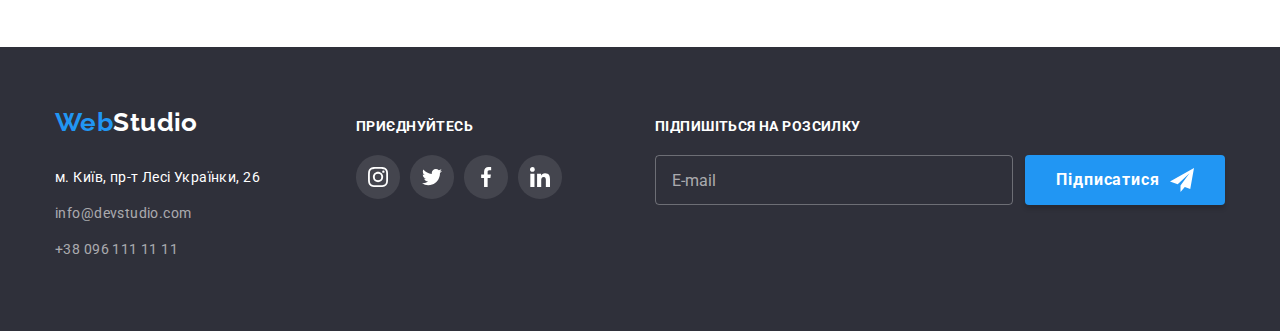
==== commit 2bb6e0f2: "hw-8-v2" ====
--- a/portfolio.html
+++ b/portfolio.html
@@ -19,6 +19,149 @@
     <link rel="stylesheet" href="./css/main.min.css" />
   </head>
   <body>
+    <header class="header">
+      <div class="container header__content">
+        <a href="./index.html" class="logo logo--header link">
+          <span class="logo__accent">Web</span>Studio
+        </a>
+
+        <nav class="navigation">
+          <!-- <button type="button" class="menu-button" data-menu-button>
+            <svg
+              width="40"
+              height="40"
+              aria-label="Перемикач мобільного меню"
+              aria-expanded="false"
+            >
+              <use
+                class="icon-close_menu"
+                href="./images/icons-not-min.svg#icon-close_menu"
+              ></use>
+              <use
+                class="icon-menu"
+                href="./images/icons-not-min.svg#icon-menu"
+              ></use>
+            </svg>
+          </button> -->
+          <ul class="navigation__list list">
+            <li class="navigation__item">
+              <a
+                href="./index.html"
+                class="navigation__link navigation__link--current link"
+                >Студія</a
+              >
+            </li>
+            <li class="navigation__item">
+              <a href="./portfolio.html" class="navigation__link link"
+                >Портфоліо</a
+              >
+            </li>
+            <li class="navigation__item">
+              <a href="" class="navigation__link link">Контакти</a>
+            </li>
+          </ul>
+        </nav>
+
+        <ul class="contact list contacts_in_header">
+          <li class="contact__item">
+            <a href="mailto:info@devstudio.com" class="contact__link link">
+              <svg class="contact__icon" width="16" height="12">
+                <use href="./images/icons-not-min.svg#icon-envelope"></use>
+              </svg>
+              info@devstudio.com
+            </a>
+          </li>
+          <li class="contact__item">
+            <a href="tel:+380961111111" class="contact__link link">
+              <svg class="contact__icon" width="10" height="16">
+                <use href="./images/icons-not-min.svg#icon-smartphone"></use>
+              </svg>
+              +38 096 111 11 11
+            </a>
+          </li>
+        </ul>
+
+        <button
+          type="button"
+          class="menu-toggle js-open-menu open_mob_menu"
+          aria-expanded="false"
+          aria-controls="mobile-menu"
+        >
+          <svg
+            width="40"
+            height="40"
+            aria-label="Перемикач мобільного меню"
+            aria-expanded="false"
+          >
+            <use
+              class="icon-menu"
+              href="./images/icons-not-min.svg#icon-menu"
+            ></use>
+          </svg>
+        </button>
+        <div class="menu-container js-menu-container" id="mobile-menu">
+          <button
+            type="button"
+            class="menu-toggle js-close-menu mob-menu__btn close_mob_menu"
+            aria-expanded="false"
+            aria-controls="mobile-menu"
+          >
+            <svg class="mob-menu__icon" width="40" height="40">
+              <use href="./images/icons-not-min.svg#icon-close_menu"></use>
+            </svg>
+          </button>
+
+          <ul class="navigation__list_mob list">
+            <li class="navigation__item_mob">
+              <a
+                href="./index.html"
+                class="navigation__link_mob navigation__link--current_mob link"
+                >Студія</a
+              >
+            </li>
+            <li class="navigation__item_mob">
+              <a href="./portfolio.html" class="navigation__link_mob link"
+                >Портфоліо</a
+              >
+            </li>
+            <li class="navigation__item_mob">
+              <a href="" class="navigation__link_mob link">Контакти</a>
+            </li>
+          </ul>
+
+          <ul class="contact list mob_contact">
+            <li class="contact__item_mob">
+              <a href="tel:+380961111111" class="contact__link_mob link">
+                +38 096 111 11 11
+              </a>
+            </li>
+            <li class="contact__item_mm">
+              <a
+                href="mailto:info@devstudio.com"
+                class="contact__link_mob link"
+              >
+                info@devstudio.com
+              </a>
+            </li>
+          </ul>
+
+          <ul class="mob-menu__social list">
+            <li class="mob-menu__social-item">
+              <a class="mob-menu__social-link link" href="#">Instagram</a>
+            </li>
+            <li class="mob-menu__social-item">
+              <a class="mob-menu__social-link link" href="#">Twitter</a>
+            </li>
+            <li class="mob-menu__social-item">
+              <a class="mob-menu__social-link link" href="#">Facebook</a>
+            </li>
+            <li class="mob-menu__social-item">
+              <a class="mob-menu__social-link link" href="#">LinkedIn</a>
+            </li>
+          </ul>
+        </div>
+      </div>
+    </header>
     <!-- <header class="header">
       <div class="container header__content">
         <a href="./index.html" class="logo logo--header link">
@@ -259,7 +402,7 @@
       </section>
     </main>
 
-    <!-- <footer class="footer">
+    <footer class="footer">
       <div class="container footer-container">
         <div class="footer__info-block info-block">
           <a href="./index.html" class="logo logo--footer logo--inverse link"
@@ -347,6 +490,6 @@
           </form>
         </div>
       </div>
-    </footer> -->
+    </footer>
   </body>
 </html>
--- a/css/main.min.css
+++ b/css/main.min.css
@@ -1 +1 @@
-:root{--accent-color: #2196f3;--bgc-hero-btn-hover: #188ce8;--simple-white-color: #ffffff;--simple-black-color: #000000;--primary-text-color: #212121;--secondary-text-color: #757575;--bgc-footer-and-hero: #2f303a;--bgc-section-team: #f5f4fa;--border-color-in-portfolio: #eeeeee;--border-color-page-header: #ececec;--soc-icon-fill-in-team-section: #afb1b8;--footer-soc-bg-color: rgba(255, 255, 255, 0.1);--bg-color-for-work-description: rgba(47, 48, 58, 0.8);--bg-color-pirtfolio-item-hover: rgba(33, 150, 243, 0.9);--color-contacts-footer: rgba(255, 255, 255, 0.6);--backdrop-color-modal: rgba(0, 0, 0, 0.2)}h1,h2,h3,h4,h5,h6,p{margin:0;padding:0}ol,ul{margin:0;padding-left:0}body{background-color:var(--simple-white-color);font-family:"Roboto",sans-serif;font-size:14px;letter-spacing:.03em;color:var(--primary-text-color);line-height:1.71;min-width:320px}img{width:100%;height:auto;display:block}.list{list-style:none;padding:0;margin:0}.link{text-decoration:none;color:inherit;display:block}.modal__close,.subscribe-block__submit-btn,.social-block__link,.clients__link,.member__soc-link,.member__soc-list,.advantage__icon-wrapper{display:flex;align-items:center;justify-content:center}.checkbox__input,.portfolio__title,.section__title--features{position:absolute;width:1px;height:1px;margin:-1px;border:0;padding:0;white-space:nowrap;-webkit-clip-path:inset(100%);clip-path:inset(100%);clip:rect(0 0 0 0);overflow:hidden}.modal__submit-btn,.subscribe-block__submit-btn,.hero__btn{font-family:inherit;font-size:16px;font-weight:700;line-height:1.88;letter-spacing:.06em;color:var(--simple-white-color);min-width:200px;height:50px;background-color:var(--accent-color);transition:background-color 250ms cubic-bezier(0.4, 0, 0.2, 1);border:none;border-radius:4px;box-shadow:0px 4px 4px rgba(0,0,0,.15);cursor:pointer}.modal__submit-btn:hover,.subscribe-block__submit-btn:hover,.hero__btn:hover,.modal__submit-btn:focus,.subscribe-block__submit-btn:focus,.hero__btn:focus{background-color:var(--bgc-hero-btn-hover)}.container{width:100%;padding-left:15px;padding-right:15px;margin-left:auto;margin-right:auto}@media screen and (min-width: 480px){.container{width:480px}}@media screen and (min-width: 768px){.container{width:768px}}@media screen and (min-width: 1200px){.container{width:1200px}}.section{padding:60px 0}@media screen and (min-width: 1200px){.section{padding:94px 0}}.logo{font-family:"Raleway",sans-serif;font-weight:700;font-size:26px;line-height:1.19;color:var(--simple-black-color);display:inline-block}.logo__accent{color:var(--accent-color)}.logo--inverse{color:var(--simple-white-color)}.section__title{font-weight:700;font-size:36px;line-height:1.17;text-align:center;margin-bottom:30px}@media screen and (min-width: 1200px){.section__title{margin-bottom:50px}}.header{border-bottom:1px solid var(--border-color-page-header);position:relative}.header__content{display:flex;align-items:center}.navigation__list{display:flex}.contact{display:flex;flex-wrap:wrap}@media screen and (min-width: 1200px){.contact{margin-left:auto}}@media screen and (min-width: 768px){.contact__item:not(:last-child){margin-bottom:10px;margin-left:auto}}@media screen and (min-width: 1200px){.contact__item:not(:last-child){margin-bottom:0;margin-left:0}}.contact__item:nth-child(2){margin-left:61px}@media screen and (min-width: 1200px){.contact__item:nth-child(2){margin-left:0}}.logo--header{margin-top:16px;margin-bottom:16px}@media screen and (min-width: 768px){.logo--header{margin-right:88px}}@media screen and (min-width: 1200px){.logo--header{margin-right:93px}}.navigation__item:not(:last-child){margin-right:50px}@media screen and (min-width: 1200px){.contact__item:not(:last-child){margin-right:40px}}.navigation__link{padding-top:32px;padding-bottom:32px}.navigation__link,.contact__link{display:block;font-weight:500;line-height:1.14;transition:color 250ms cubic-bezier(0.4, 0, 0.2, 1)}.navigation__link:hover,.navigation__link:focus,.contact__link:hover,.contact__link:focus{color:var(--accent-color)}.contact__link{color:var(--secondary-text-color);display:flex;align-items:center}.navigation__link--current{color:var(--accent-color);position:relative}.navigation__link--current::after{content:"";position:absolute;left:0;bottom:0;height:4px;width:100%;background-color:var(--accent-color);border-radius:2px}.contact__icon{fill:currentColor;margin-right:10px}.menu-button{display:inline-flex;margin:0;padding:0;border:none;background-color:rgba(0,0,0,0);position:absolute;right:15px;top:10px}@media(max-width: 767px){.menu-container{position:fixed;top:0;left:0;width:100vw;height:100%;padding:48px 40px;background-color:#fff;z-index:999;transform:translateX(100%);transition:transform 250ms ease-in-out}.menu-container.is-open{transform:translateX(0)}}@media screen and (max-width: 767px){.navigation{display:none}}@media screen and (max-width: 767px){.contacts_in_header{display:none}}@media screen and (mix-width: 768px){.contacts_in_header{margin-left:auto}}.open_mob_menu,.close_mob_menu{display:inline-flex;margin:0;padding:0;border:none;background-color:rgba(0,0,0,0);position:absolute;right:15px;top:10px}.navigation__link--current_mob{color:var(--accent-color);position:relative}.navigation__link_mob,.contact__link_mob{display:block;font-weight:500;font-size:40px;line-height:1.14;transition:color 250ms cubic-bezier(0.4, 0, 0.2, 1)}.navigation__link_mob:hover,.navigation__link_mob:focus,.contact__link_mob:hover,.contact__link_mob:focus{color:var(--accent-color)}.navigation__list_mob{margin-bottom:306px}.mob-menu__social{display:flex;position:absolute;bottom:48px;left:40px}.navigation__item_mob:not(:last-child){margin-bottom:32px}.mob-menu__social-item{color:var(--accent-color);font-size:18px}.contact__item_mob{margin-bottom:32px;color:var(--accent-color)}.mob-menu__social-item:not(:last-child){margin-right:20px}@media screen and (min-width: 768px){.open_mob_menu,.menu-container{display:none}}.hero{background-color:var(--bgc-footer-and-hero);text-align:center;max-width:1600px;max-height:600px;padding-top:118px;padding-bottom:118px;padding-left:15px;padding-right:15px;margin-left:auto;margin-right:auto;background-image:linear-gradient(to right, rgba(47, 48, 58, 0.4), rgba(47, 48, 58, 0.4)),url(../images/hero_tel_bg.jpg);background-repeat:no-repeat;background-position:center;background-size:cover}@media(min-device-pixel-ratio: 2),(-webkit-min-device-pixel-ratio: 2),(min-resolution: 192dpi),(min-resolution: 2dppx){.hero{background-image:linear-gradient(to right, rgba(47, 48, 58, 0.4), rgba(47, 48, 58, 0.4)),url("../images/hero_tel_bg-2x.jpg")}}@media(min-device-pixel-ratio: 3),(-webkit-min-device-pixel-ratio: 3),(min-resolution: 288dpi),(min-resolution: 3dppx){.hero{background-image:linear-gradient(to right, rgba(47, 48, 58, 0.4), rgba(47, 48, 58, 0.4)),url("../images/hero_tel_bg-3x.jpg")}}@media screen and (min-width: 768px){.hero{background-image:linear-gradient(to right, rgba(47, 48, 58, 0.4), rgba(47, 48, 58, 0.4)),url(../images/hero_tab_bg.jpg)}}@media screen and (min-width: 768px)and (min-device-pixel-ratio: 2),screen and (min-width: 768px)and (-webkit-min-device-pixel-ratio: 2),screen and (min-width: 768px)and (min-resolution: 192dpi),screen and (min-width: 768px)and (min-resolution: 2dppx){.hero{background-image:linear-gradient(to right, rgba(47, 48, 58, 0.4), rgba(47, 48, 58, 0.4)),url("../images/hero_tab_bg-2x.jpg")}}@media screen and (min-width: 1200px){.hero{padding-top:200px;padding-bottom:200px;background-image:linear-gradient(to right, rgba(47, 48, 58, 0.4), rgba(47, 48, 58, 0.4)),url(../images/hero_desk_bg.jpg)}}@media screen and (min-width: 1200px)and (min-device-pixel-ratio: 2),screen and (min-width: 1200px)and (-webkit-min-device-pixel-ratio: 2),screen and (min-width: 1200px)and (min-resolution: 192dpi),screen and (min-width: 1200px)and (min-resolution: 2dppx){.hero{background-image:linear-gradient(to right, rgba(47, 48, 58, 0.4), rgba(47, 48, 58, 0.4)),url("../images/hero_desk_bg-2x.jpg")}}.hero__text{max-width:450px;font-weight:900;font-size:26px;line-height:1.36;text-align:center;letter-spacing:.06em;color:var(--simple-white-color);text-transform:uppercase;margin-left:auto;margin-right:auto;margin-bottom:30px}@media screen and (min-width: 1200px){.hero__text{font-size:44px;max-width:696px}}.hero__btn{padding:10px 24px}.advantage__icon-wrapper{background-color:var(--bgc-section-team);margin-bottom:30px;height:120px}.advantage__title{font-weight:700;line-height:1.14;text-transform:uppercase;margin-bottom:10px;font-size:14px}.features__list{display:flex;flex-wrap:wrap}@media screen and (min-width: 768px){.features__list{margin:-15px}}.features__item{width:100%}@media screen and (max-width: 767px){.features__item:not(:last-child){margin-bottom:30px}}@media screen and (min-width: 768px){.features__item{width:calc((100% - 60px)/2);margin:15px}}@media screen and (min-width: 1200px){.features__item{width:calc((100% - 120px)/4)}}.advantage__description{line-height:1.41;color:var(--secondary-text-color)}.section--work{padding-top:0}@media screen and (max-width: 1199px){.section--work{display:none}}.work__list{display:flex}.work__img{display:block}.work__item{width:calc((100% - 60px)/3);position:relative}.work__item:not(:last-child){margin-right:30px}.work__description{font-weight:700;line-height:1.14;text-align:center;text-transform:uppercase;padding-top:27px;padding-bottom:27px;background-color:var(--bg-color-for-work-description);color:var(--simple-white-color);position:absolute;bottom:0;width:100%}.team{background-color:var(--bgc-section-team)}.team__member-list{display:flex;flex-wrap:wrap}@media screen and (min-width: 768px){.team__member-list{margin:-15px}}.team__member{background-color:var(--simple-white-color);width:100%;box-shadow:0px 1px 3px rgba(0,0,0,.12),0px 1px 1px rgba(0,0,0,.14),0px 2px 1px rgba(0,0,0,.2);border-radius:0px 0px 4px 4px}@media screen and (max-width: 767px){.team__member:not(:last-child){margin-bottom:30px}}@media screen and (min-width: 768px){.team__member{width:calc((100% - 60px)/2);margin:15px}}@media screen and (min-width: 1200px){.team__member{width:calc((100% - 120px)/4)}}.member__photo{margin-bottom:30px}.member__name{font-weight:500;font-size:16px;line-height:1.19;text-align:center;margin-bottom:10px}.member__position{font-size:16px;line-height:1.19;text-align:center;color:var(--secondary-text-color);margin-bottom:16px}.member__soc-list{margin-bottom:30px}.member__soc-item:not(:last-child){margin-right:10px}.member__soc-icon{fill:var(--soc-icon-fill-in-team-section);transition:fill 250ms cubic-bezier(0.4, 0, 0.2, 1)}.member__soc-link:hover .member__soc-icon,.member__soc-link:focus .member__soc-icon{fill:var(--simple-white-color)}.member__soc-link{width:44px;height:44px;border-radius:50%;transition:background-color 250ms cubic-bezier(0.4, 0, 0.2, 1)}.member__soc-link:hover,.member__soc-link:focus{background-color:var(--accent-color)}.clients__list{display:flex;flex-wrap:wrap;margin:-15px}.clients__item{width:calc((100% - 60px)/2);margin:15px}@media screen and (min-width: 768px){.clients__item{width:calc((100% - 90px)/3)}}@media screen and (min-width: 1200px){.clients__item{width:calc((100% - 180px)/6)}}.clients__link{height:92px;border:1px solid var(--soc-icon-fill-in-team-section);border-radius:4px;transition:border-color 250ms cubic-bezier(0.4, 0, 0.2, 1)}.clients__link:hover,.clients__link:focus{border-color:var(--accent-color)}.clients__icon{fill:var(--soc-icon-fill-in-team-section);transition:fill 250ms cubic-bezier(0.4, 0, 0.2, 1)}.clients__link:hover .clients__icon,.clients__link:focus .clients__icon{fill:var(--accent-color)}.footer{background-color:var(--bgc-footer-and-hero);padding:60px 0}.logo--footer{margin-bottom:28px}.info-block__address,.info-block__mail,.info-block__tel{line-height:1.71;font-style:normal;color:var(--color-contacts-footer);transition:color 250ms cubic-bezier(0.4, 0, 0.2, 1)}.info-block__address:focus,.info-block__address:hover,.info-block__mail:focus,.info-block__mail:hover,.info-block__tel:focus,.info-block__tel:hover{color:var(--accent-color)}.footer__social-block{text-align:center}@media screen and (min-width: 1200px){.footer__social-block{text-align:left}}.info-block__list{width:231px;margin-right:auto;margin-left:auto}.info-block__address{color:var(--simple-white-color)}.footer .list li:not(:last-child){margin-bottom:12px}.footer__social-block{margin-bottom:60px}@media screen and (min-width: 1200px){.footer__social-block{margin-right:93px}}.social-block__title{color:var(--simple-white-color);margin-bottom:20px;font-weight:700;line-height:1.14;text-transform:uppercase;font-size:14px}@media screen and (min-width: 768px){.footer-container{display:flex;flex-wrap:wrap;align-items:baseline}}@media screen and (min-width: 1200px){.footer-container{display:flex;align-items:baseline}}.footer__info-block{margin-bottom:60px;text-align:center}@media screen and (min-width: 768px){.footer__info-block{margin-right:165px;margin-left:76px}}@media screen and (min-width: 1200px){.footer__info-block{margin-right:70px;margin-bottom:0;margin-left:0;text-align:left}}.social-block__list{display:flex;justify-content:center}.social-block__link{width:44px;height:44px;border-radius:50%;background-color:var(--footer-soc-bg-color);transition:background-color 250ms cubic-bezier(0.4, 0, 0.2, 1)}.social-block__link:hover,.social-block__link:focus{background-color:var(--accent-color)}@media screen and (min-width: 1200px){.subscribe-block__form{display:flex}}.social-block__item:not(:last-child){margin-right:10px}.social-block__icon{fill:var(--simple-white-color)}.subscribe-block__title{color:var(--simple-white-color);font-weight:700;line-height:1.14;text-transform:uppercase;font-size:14px;margin-bottom:20px}.subscribe-block__input{height:50px;margin-bottom:20px;width:100%;border:1px solid rgba(255,255,255,.3);border-radius:4px;background-color:rgba(0,0,0,0);padding:0 16px;color:var(--simple-white-color);font-size:16px;line-height:1.25}.subscribe-block__input::-moz-placeholder{font-weight:400;font-size:16px;line-height:1.25;color:rgba(255,255,255,.6)}.subscribe-block__input:-ms-input-placeholder{font-weight:400;font-size:16px;line-height:1.25;color:rgba(255,255,255,.6)}.subscribe-block__input::placeholder{font-weight:400;font-size:16px;line-height:1.25;color:rgba(255,255,255,.6)}@media screen and (min-width: 768px){.subscribe-block__input{width:450px}}@media screen and (min-width: 1200px){.subscribe-block__input{width:358px;margin-right:12px}}.footer__subscribe-block{text-align:center}@media screen and (min-width: 768px){.footer__subscribe-block{margin-right:auto;margin-left:auto}}@media screen and (min-width: 1200px){.footer__subscribe-block{text-align:left}}.subscribe-block__submit-btn{margin-right:auto;margin-left:auto}.subscribe-block__icon{margin-left:10px;fill:var(--simple-white-color)}.filter-btn{font-family:inherit;cursor:pointer;font-weight:500;font-size:16px;line-height:1.62;letter-spacing:.03em;border-radius:4px;border-width:0;background-color:var(--bgc-section-team);color:var(--primary-text-color);padding:6px 22px;transition:background-color 250ms cubic-bezier(0.4, 0, 0.2, 1),color 250ms cubic-bezier(0.4, 0, 0.2, 1),box-shadow 250ms cubic-bezier(0.4, 0, 0.2, 1)}.filter-btn:hover,.filter-btn:focus{background-color:var(--accent-color);color:var(--simple-white-color);box-shadow:0px 3px 1px rgba(0,0,0,.1),0px 1px 2px rgba(0,0,0,.08),0px 2px 2px rgba(0,0,0,.12)}.filter-btn-list{display:flex;flex-wrap:wrap;margin-bottom:25px}@media screen and (max-width: 767px){.filter-btn-list{max-width:332px}}@media screen and (min-width: 768px){.filter-btn-list{margin-bottom:30px;justify-content:center}}@media screen and (min-width: 1200px){.filter-btn-list{margin-bottom:50px}}.filter-btn-item{margin-bottom:15px}.filter-btn-item:not(:last-child){margin-right:8px}.current-filter{background-color:var(--accent-color);color:var(--simple-white-color);box-shadow:0px 3px 1px rgba(0,0,0,.1),0px 1px 2px rgba(0,0,0,.08),0px 2px 2px rgba(0,0,0,.12)}.portfolio-work-list{display:flex;flex-wrap:wrap;margin:-15px}.portfolio-item{width:100%;margin:15px}@media screen and (min-width: 768px){.portfolio-item{width:calc((100% - 60px)/2)}}@media screen and (min-width: 1200px){.portfolio-item{width:calc((100% - 90px)/3)}}.portfolio-item-thumb{position:relative;overflow:hidden}.portfolio-item-cover-text{font-size:18px;line-height:1.56;color:var(--simple-white-color);background-color:var(--bg-color-pirtfolio-item-hover);height:100%;padding:63px 24px;position:absolute;top:0;transform:translateY(101%);transition:transform 250ms cubic-bezier(0.4, 0, 0.2, 1);overflow:auto}.portfolio-list-item:hover .portfolio-item-cover-text,.portfolio-list-item:focus .portfolio-item-cover-text{transform:translateY(0)}.portfolio-list-item{transition:box-shadow 250ms cubic-bezier(0.4, 0, 0.2, 1)}.portfolio-list-item:hover,.portfolio-list-item:focus{box-shadow:0px 1px 1px rgba(0,0,0,.12),0px 4px 4px rgba(0,0,0,.06),1px 4px 6px rgba(0,0,0,.16)}.portfolio-item-title{font-weight:700;font-size:18px;line-height:2;letter-spacing:.06em;margin-bottom:4px}.portfoli-item-img{display:block}.portfolio-item-description{font-size:16px;line-height:1.88;color:var(--secondary-text-color)}.portfolio-item-title-and-description{padding-left:24px;padding-right:24px;padding-top:20px;padding-bottom:20px;border:1px solid var(--border-color-in-portfolio);border-top:none}.backdrop{position:fixed;top:0;width:100%;height:100%;background-color:var(--backdrop-color-modal);transition:opacity 250ms cubic-bezier(0.4, 0, 0.2, 1),visibility 250ms cubic-bezier(0.4, 0, 0.2, 1)}.modal{position:absolute;top:50%;left:50%;transform:translate(-50%, -50%) scale(1);min-height:581px;background-color:var(--simple-white-color);border-radius:4px;transition:transform 250ms cubic-bezier(0.4, 0, 0.2, 1);padding:40px}.backdrop.is-hidden .modal{transform:translate(-50%, -150%) scale(1.5)}@media screen and (max-width: 479px){.modal{width:95%}}@media screen and (min-width: 480px){.modal{width:450px}}@media screen and (min-width: 1200px){.modal{width:528px}}.modal__close{position:absolute;top:8px;right:8px;width:30px;height:30px;background-color:var(--simple-white-color);border:1px solid rgba(0,0,0,.1);border-radius:50%;cursor:pointer;transition:fill 250ms cubic-bezier(0.4, 0, 0.2, 1)}.modal__close:hover,.modal__close:focus{fill:var(--accent-color)}.is-hidden{opacity:0;visibility:hidden;pointer-events:none}.modal__title{font-weight:700;font-size:20px;line-height:1.15;text-align:center;color:var(--primary-text-color);margin-bottom:12px}.modal__input{width:100%;height:40px;border:1px solid rgba(33,33,33,.2);border-radius:4px;padding-left:42px;transition:border-color 250ms cubic-bezier(0.4, 0, 0.2, 1)}.modal__input:focus,.modal__input:hover{border-color:var(--accent-color);outline:rgba(0,0,0,0)}.modal__input:focus+.modal__icon,.modal__input:hover+.modal__icon{fill:var(--accent-color)}.modal__label{display:block;margin-bottom:10px;font-weight:400;font-size:12px;line-height:1.17;letter-spacing:.01em;color:var(--secondary-text-color)}.modal__input-wrapper{position:relative;margin-top:4px}.modal__icon{position:absolute;top:50%;left:12px;transform:translateY(-50%);transition:fill 250ms cubic-bezier(0.4, 0, 0.2, 1)}.modal__textarea{width:100%;height:120px;border:1px solid rgba(33,33,33,.2);border-radius:4px;padding:12px 16px;margin-top:4px;resize:none;transition:border-color 250ms cubic-bezier(0.4, 0, 0.2, 1)}.modal__textarea:focus,.modal__textarea:hover{border-color:var(--accent-color);outline:rgba(0,0,0,0)}.modal__textarea::-moz-placeholder{font-size:12px;line-height:14px;letter-spacing:.01em;color:rgba(117,117,117,.5)}.modal__textarea:-ms-input-placeholder{font-size:12px;line-height:14px;letter-spacing:.01em;color:rgba(117,117,117,.5)}.modal__textarea::placeholder{font-size:12px;line-height:14px;letter-spacing:.01em;color:rgba(117,117,117,.5)}.modal__label--textarea{margin-bottom:20px}.modal__checkbox-wrapper{margin-bottom:30px;display:flex;justify-content:center}.checkbox__label{display:flex;align-items:center}.checkbox__label::before{content:"";display:inline-flex;margin-right:8px;width:16px;height:16px;border:2px solid var(--primary-text-color);border-radius:2px;transition:background-color 250ms cubic-bezier(0.4, 0, 0.2, 1),border-color 250ms cubic-bezier(0.4, 0, 0.2, 1)}.checkbox__input:checked+.checkbox__label::before{border-color:rgba(0,0,0,0);background-image:url("../images/check.svg");background-repeat:no-repeat;background-color:var(--accent-color);background-position:center}.checkbox__politic-link{color:var(--accent-color);display:inline;text-decoration:underline}.modal__submit-btn{text-align:center;display:block;margin-left:auto;margin-right:auto}/*# sourceMappingURL=main.min.css.map */+:root{--accent-color: #2196f3;--bgc-hero-btn-hover: #188ce8;--simple-white-color: #ffffff;--simple-black-color: #000000;--primary-text-color: #212121;--secondary-text-color: #757575;--bgc-footer-and-hero: #2f303a;--bgc-section-team: #f5f4fa;--border-color-in-portfolio: #eeeeee;--border-color-page-header: #ececec;--soc-icon-fill-in-team-section: #afb1b8;--footer-soc-bg-color: rgba(255, 255, 255, 0.1);--bg-color-for-work-description: rgba(47, 48, 58, 0.8);--bg-color-pirtfolio-item-hover: rgba(33, 150, 243, 0.9);--color-contacts-footer: rgba(255, 255, 255, 0.6);--backdrop-color-modal: rgba(0, 0, 0, 0.2)}h1,h2,h3,h4,h5,h6,p{margin:0;padding:0}ol,ul{margin:0;padding-left:0}body{background-color:var(--simple-white-color);font-family:"Roboto",sans-serif;font-size:14px;letter-spacing:.03em;color:var(--primary-text-color);line-height:1.71;min-width:320px}img{width:100%;height:auto;display:block}.list{list-style:none;padding:0;margin:0}.link{text-decoration:none;color:inherit;display:block}.modal__close,.subscribe-block__submit-btn,.social-block__link,.clients__link,.member__soc-link,.member__soc-list,.advantage__icon-wrapper{display:flex;align-items:center;justify-content:center}.checkbox__input,.portfolio__title,.section__title--features{position:absolute;width:1px;height:1px;margin:-1px;border:0;padding:0;white-space:nowrap;-webkit-clip-path:inset(100%);clip-path:inset(100%);clip:rect(0 0 0 0);overflow:hidden}.modal__submit-btn,.subscribe-block__submit-btn,.hero__btn{font-family:inherit;font-size:16px;font-weight:700;line-height:1.88;letter-spacing:.06em;color:var(--simple-white-color);min-width:200px;height:50px;background-color:var(--accent-color);transition:background-color 250ms cubic-bezier(0.4, 0, 0.2, 1);border:none;border-radius:4px;box-shadow:0px 4px 4px rgba(0,0,0,.15);cursor:pointer}.modal__submit-btn:hover,.subscribe-block__submit-btn:hover,.hero__btn:hover,.modal__submit-btn:focus,.subscribe-block__submit-btn:focus,.hero__btn:focus{background-color:var(--bgc-hero-btn-hover)}.container{width:100%;padding-left:15px;padding-right:15px;margin-left:auto;margin-right:auto}@media screen and (min-width: 480px){.container{width:480px}}@media screen and (min-width: 768px){.container{width:768px}}@media screen and (min-width: 1200px){.container{width:1200px}}.section{padding:60px 0}@media screen and (min-width: 1200px){.section{padding:94px 0}}.logo{font-family:"Raleway",sans-serif;font-weight:700;font-size:26px;line-height:1.19;color:var(--simple-black-color);display:inline-block}.logo__accent{color:var(--accent-color)}.logo--inverse{color:var(--simple-white-color)}.section__title{font-weight:700;font-size:36px;line-height:1.17;text-align:center;margin-bottom:30px}@media screen and (min-width: 1200px){.section__title{margin-bottom:50px}}.header{border-bottom:1px solid var(--border-color-page-header);position:relative}.header__content{display:flex;align-items:center}.navigation__list{display:flex}.contact{display:flex;flex-wrap:wrap}@media screen and (min-width: 1200px){.contact{margin-left:auto}}@media screen and (min-width: 768px){.contact__item:not(:last-child){margin-bottom:10px;margin-left:auto}}@media screen and (min-width: 1200px){.contact__item:not(:last-child){margin-bottom:0;margin-left:0}}.contact__item:nth-child(2){margin-left:61px}@media screen and (min-width: 1200px){.contact__item:nth-child(2){margin-left:0}}.logo--header{margin-top:16px;margin-bottom:16px}@media screen and (min-width: 768px){.logo--header{margin-right:88px}}@media screen and (min-width: 1200px){.logo--header{margin-right:93px}}.navigation__item:not(:last-child){margin-right:50px}@media screen and (min-width: 1200px){.contact__item:not(:last-child){margin-right:40px}}.navigation__link{padding-top:32px;padding-bottom:32px}.navigation__link,.contact__link{display:block;font-weight:500;line-height:1.14;transition:color 250ms cubic-bezier(0.4, 0, 0.2, 1)}.navigation__link:hover,.navigation__link:focus,.contact__link:hover,.contact__link:focus{color:var(--accent-color)}.contact__link{color:var(--secondary-text-color);display:flex;align-items:center}.navigation__link--current{color:var(--accent-color);position:relative}.navigation__link--current::after{content:"";position:absolute;left:0;bottom:0;height:4px;width:100%;background-color:var(--accent-color);border-radius:2px}.contact__icon{fill:currentColor;margin-right:10px}.menu-button{display:inline-flex;margin:0;padding:0;border:none;background-color:rgba(0,0,0,0);position:absolute;right:15px;top:10px}@media(max-width: 767px){.menu-container{position:fixed;top:0;left:0;width:100vw;height:100%;padding:48px 40px;background-color:#fff;z-index:999;transform:translateX(100%);transition:transform 250ms ease-in-out}.menu-container.is-open{transform:translateX(0)}}@media screen and (max-width: 767px){.navigation{display:none}}@media screen and (max-width: 767px){.contacts_in_header{display:none}}@media screen and (mix-width: 768px){.contacts_in_header{margin-left:auto}}.open_mob_menu,.close_mob_menu{display:inline-flex;margin:0;padding:0;border:none;background-color:rgba(0,0,0,0);position:absolute;right:15px;top:10px}.navigation__link--current_mob{color:var(--accent-color);position:relative}.navigation__link_mob,.contact__link_mob{display:block;font-weight:500;font-size:40px;line-height:1.14;transition:color 250ms cubic-bezier(0.4, 0, 0.2, 1)}.navigation__link_mob:hover,.navigation__link_mob:focus,.contact__link_mob:hover,.contact__link_mob:focus{color:var(--accent-color)}@media screen and (max-width: 480px){.contact__link_mob{font-size:25px}}.mob_contact{position:absolute;left:40px;bottom:134px}.mob-menu__social{display:flex;position:absolute;bottom:48px;left:40px}.navigation__item_mob:not(:last-child){margin-bottom:32px}.mob-menu__social-item{color:var(--accent-color);font-size:18px}@media screen and (max-width: 480px){.mob-menu__social-item{font-size:13px}}.contact__item_mob{margin-bottom:32px;color:var(--accent-color)}.mob-menu__social-item:not(:last-child){margin-right:20px}@media screen and (max-width: 480px){.mob-menu__social-item:not(:last-child){margin-right:10px}}@media screen and (min-width: 768px){.open_mob_menu,.menu-container{display:none}}.hero{background-color:var(--bgc-footer-and-hero);text-align:center;max-width:1600px;max-height:600px;padding-top:118px;padding-bottom:118px;padding-left:15px;padding-right:15px;margin-left:auto;margin-right:auto;background-image:linear-gradient(to right, rgba(47, 48, 58, 0.4), rgba(47, 48, 58, 0.4)),url(../images/hero_tel_bg.jpg);background-repeat:no-repeat;background-position:center;background-size:cover}@media(min-device-pixel-ratio: 2),(-webkit-min-device-pixel-ratio: 2),(min-resolution: 192dpi),(min-resolution: 2dppx){.hero{background-image:linear-gradient(to right, rgba(47, 48, 58, 0.4), rgba(47, 48, 58, 0.4)),url("../images/hero_tel_bg-2x.jpg")}}@media(min-device-pixel-ratio: 3),(-webkit-min-device-pixel-ratio: 3),(min-resolution: 288dpi),(min-resolution: 3dppx){.hero{background-image:linear-gradient(to right, rgba(47, 48, 58, 0.4), rgba(47, 48, 58, 0.4)),url("../images/hero_tel_bg-3x.jpg")}}@media screen and (min-width: 768px){.hero{background-image:linear-gradient(to right, rgba(47, 48, 58, 0.4), rgba(47, 48, 58, 0.4)),url(../images/hero_tab_bg.jpg)}}@media screen and (min-width: 768px)and (min-device-pixel-ratio: 2),screen and (min-width: 768px)and (-webkit-min-device-pixel-ratio: 2),screen and (min-width: 768px)and (min-resolution: 192dpi),screen and (min-width: 768px)and (min-resolution: 2dppx){.hero{background-image:linear-gradient(to right, rgba(47, 48, 58, 0.4), rgba(47, 48, 58, 0.4)),url("../images/hero_tab_bg-2x.jpg")}}@media screen and (min-width: 1200px){.hero{padding-top:200px;padding-bottom:200px;background-image:linear-gradient(to right, rgba(47, 48, 58, 0.4), rgba(47, 48, 58, 0.4)),url(../images/hero_desk_bg.jpg)}}@media screen and (min-width: 1200px)and (min-device-pixel-ratio: 2),screen and (min-width: 1200px)and (-webkit-min-device-pixel-ratio: 2),screen and (min-width: 1200px)and (min-resolution: 192dpi),screen and (min-width: 1200px)and (min-resolution: 2dppx){.hero{background-image:linear-gradient(to right, rgba(47, 48, 58, 0.4), rgba(47, 48, 58, 0.4)),url("../images/hero_desk_bg-2x.jpg")}}.hero__text{max-width:450px;font-weight:900;font-size:26px;line-height:1.36;text-align:center;letter-spacing:.06em;color:var(--simple-white-color);text-transform:uppercase;margin-left:auto;margin-right:auto;margin-bottom:30px}@media screen and (min-width: 1200px){.hero__text{font-size:44px;max-width:696px}}.hero__btn{padding:10px 24px}.advantage__icon-wrapper{background-color:var(--bgc-section-team);margin-bottom:30px;height:120px}.advantage__title{font-weight:700;line-height:1.14;text-transform:uppercase;margin-bottom:10px;font-size:14px}.features__list{display:flex;flex-wrap:wrap}@media screen and (min-width: 768px){.features__list{margin:-15px}}.features__item{width:100%}@media screen and (max-width: 767px){.features__item:not(:last-child){margin-bottom:30px}}@media screen and (min-width: 768px){.features__item{width:calc((100% - 60px)/2);margin:15px}}@media screen and (min-width: 1200px){.features__item{width:calc((100% - 120px)/4)}}.advantage__description{line-height:1.41;color:var(--secondary-text-color)}.section--work{padding-top:0}@media screen and (max-width: 1199px){.section--work{display:none}}.work__list{display:flex}.work__img{display:block}.work__item{width:calc((100% - 60px)/3);position:relative}.work__item:not(:last-child){margin-right:30px}.work__description{font-weight:700;line-height:1.14;text-align:center;text-transform:uppercase;padding-top:27px;padding-bottom:27px;background-color:var(--bg-color-for-work-description);color:var(--simple-white-color);position:absolute;bottom:0;width:100%}.team{background-color:var(--bgc-section-team)}.team__member-list{display:flex;flex-wrap:wrap}@media screen and (min-width: 768px){.team__member-list{margin:-15px}}.team__member{background-color:var(--simple-white-color);width:100%;box-shadow:0px 1px 3px rgba(0,0,0,.12),0px 1px 1px rgba(0,0,0,.14),0px 2px 1px rgba(0,0,0,.2);border-radius:0px 0px 4px 4px}@media screen and (max-width: 767px){.team__member:not(:last-child){margin-bottom:30px}}@media screen and (min-width: 768px){.team__member{width:calc((100% - 60px)/2);margin:15px}}@media screen and (min-width: 1200px){.team__member{width:calc((100% - 120px)/4)}}.member__photo{margin-bottom:30px}.member__name{font-weight:500;font-size:16px;line-height:1.19;text-align:center;margin-bottom:10px}.member__position{font-size:16px;line-height:1.19;text-align:center;color:var(--secondary-text-color);margin-bottom:16px}.member__soc-list{margin-bottom:30px}.member__soc-item:not(:last-child){margin-right:10px}.member__soc-icon{fill:var(--soc-icon-fill-in-team-section);transition:fill 250ms cubic-bezier(0.4, 0, 0.2, 1)}.member__soc-link:hover .member__soc-icon,.member__soc-link:focus .member__soc-icon{fill:var(--simple-white-color)}.member__soc-link{width:44px;height:44px;border-radius:50%;transition:background-color 250ms cubic-bezier(0.4, 0, 0.2, 1)}.member__soc-link:hover,.member__soc-link:focus{background-color:var(--accent-color)}.clients__list{display:flex;flex-wrap:wrap;margin:-15px}.clients__item{width:calc((100% - 60px)/2);margin:15px}@media screen and (min-width: 768px){.clients__item{width:calc((100% - 90px)/3)}}@media screen and (min-width: 1200px){.clients__item{width:calc((100% - 180px)/6)}}.clients__link{height:92px;border:1px solid var(--soc-icon-fill-in-team-section);border-radius:4px;transition:border-color 250ms cubic-bezier(0.4, 0, 0.2, 1)}.clients__link:hover,.clients__link:focus{border-color:var(--accent-color)}.clients__icon{fill:var(--soc-icon-fill-in-team-section);transition:fill 250ms cubic-bezier(0.4, 0, 0.2, 1)}.clients__link:hover .clients__icon,.clients__link:focus .clients__icon{fill:var(--accent-color)}.footer{background-color:var(--bgc-footer-and-hero);padding:60px 0}.logo--footer{margin-bottom:28px}.info-block__address,.info-block__mail,.info-block__tel{line-height:1.71;font-style:normal;color:var(--color-contacts-footer);transition:color 250ms cubic-bezier(0.4, 0, 0.2, 1)}.info-block__address:focus,.info-block__address:hover,.info-block__mail:focus,.info-block__mail:hover,.info-block__tel:focus,.info-block__tel:hover{color:var(--accent-color)}.footer__social-block{text-align:center}@media screen and (min-width: 1200px){.footer__social-block{text-align:left}}.info-block__list{width:231px;margin-right:auto;margin-left:auto}.info-block__address{color:var(--simple-white-color)}.footer .list li:not(:last-child){margin-bottom:12px}.footer__social-block{margin-bottom:60px}@media screen and (min-width: 1200px){.footer__social-block{margin-right:93px}}.social-block__title{color:var(--simple-white-color);margin-bottom:20px;font-weight:700;line-height:1.14;text-transform:uppercase;font-size:14px}@media screen and (min-width: 768px){.footer-container{display:flex;flex-wrap:wrap;align-items:baseline}}@media screen and (min-width: 1200px){.footer-container{display:flex;align-items:baseline}}.footer__info-block{margin-bottom:60px;text-align:center}@media screen and (min-width: 768px){.footer__info-block{margin-right:165px;margin-left:76px}}@media screen and (min-width: 1200px){.footer__info-block{margin-right:70px;margin-bottom:0;margin-left:0;text-align:left}}.social-block__list{display:flex;justify-content:center}.social-block__link{width:44px;height:44px;border-radius:50%;background-color:var(--footer-soc-bg-color);transition:background-color 250ms cubic-bezier(0.4, 0, 0.2, 1)}.social-block__link:hover,.social-block__link:focus{background-color:var(--accent-color)}@media screen and (min-width: 1200px){.subscribe-block__form{display:flex}}.social-block__item:not(:last-child){margin-right:10px}.social-block__icon{fill:var(--simple-white-color)}.subscribe-block__title{color:var(--simple-white-color);font-weight:700;line-height:1.14;text-transform:uppercase;font-size:14px;margin-bottom:20px}.subscribe-block__input{height:50px;margin-bottom:20px;width:100%;border:1px solid rgba(255,255,255,.3);border-radius:4px;background-color:rgba(0,0,0,0);padding:0 16px;color:var(--simple-white-color);font-size:16px;line-height:1.25}.subscribe-block__input::-moz-placeholder{font-weight:400;font-size:16px;line-height:1.25;color:rgba(255,255,255,.6)}.subscribe-block__input:-ms-input-placeholder{font-weight:400;font-size:16px;line-height:1.25;color:rgba(255,255,255,.6)}.subscribe-block__input::placeholder{font-weight:400;font-size:16px;line-height:1.25;color:rgba(255,255,255,.6)}@media screen and (min-width: 768px){.subscribe-block__input{width:450px}}@media screen and (min-width: 1200px){.subscribe-block__input{width:358px;margin-right:12px}}.footer__subscribe-block{text-align:center}@media screen and (min-width: 768px){.footer__subscribe-block{margin-right:auto;margin-left:auto}}@media screen and (min-width: 1200px){.footer__subscribe-block{text-align:left}}.subscribe-block__submit-btn{margin-right:auto;margin-left:auto}.subscribe-block__icon{margin-left:10px;fill:var(--simple-white-color)}.filter-btn{font-family:inherit;cursor:pointer;font-weight:500;font-size:16px;line-height:1.62;letter-spacing:.03em;border-radius:4px;border-width:0;background-color:var(--bgc-section-team);color:var(--primary-text-color);padding:6px 22px;transition:background-color 250ms cubic-bezier(0.4, 0, 0.2, 1),color 250ms cubic-bezier(0.4, 0, 0.2, 1),box-shadow 250ms cubic-bezier(0.4, 0, 0.2, 1)}.filter-btn:hover,.filter-btn:focus{background-color:var(--accent-color);color:var(--simple-white-color);box-shadow:0px 3px 1px rgba(0,0,0,.1),0px 1px 2px rgba(0,0,0,.08),0px 2px 2px rgba(0,0,0,.12)}.filter-btn-list{display:flex;flex-wrap:wrap;margin-bottom:25px}@media screen and (max-width: 767px){.filter-btn-list{max-width:332px}}@media screen and (min-width: 768px){.filter-btn-list{margin-bottom:30px;justify-content:center}}@media screen and (min-width: 1200px){.filter-btn-list{margin-bottom:50px}}.filter-btn-item{margin-bottom:15px}.filter-btn-item:not(:last-child){margin-right:8px}.current-filter{background-color:var(--accent-color);color:var(--simple-white-color);box-shadow:0px 3px 1px rgba(0,0,0,.1),0px 1px 2px rgba(0,0,0,.08),0px 2px 2px rgba(0,0,0,.12)}.portfolio-work-list{display:flex;flex-wrap:wrap;margin:-15px}.portfolio-item{width:100%;margin:15px}@media screen and (min-width: 768px){.portfolio-item{width:calc((100% - 60px)/2)}}@media screen and (min-width: 1200px){.portfolio-item{width:calc((100% - 90px)/3)}}.portfolio-item-thumb{position:relative;overflow:hidden}.portfolio-item-cover-text{font-size:18px;line-height:1.56;color:var(--simple-white-color);background-color:var(--bg-color-pirtfolio-item-hover);height:100%;padding:63px 24px;position:absolute;top:0;transform:translateY(101%);transition:transform 250ms cubic-bezier(0.4, 0, 0.2, 1);overflow:auto}.portfolio-list-item:hover .portfolio-item-cover-text,.portfolio-list-item:focus .portfolio-item-cover-text{transform:translateY(0)}.portfolio-list-item{transition:box-shadow 250ms cubic-bezier(0.4, 0, 0.2, 1)}.portfolio-list-item:hover,.portfolio-list-item:focus{box-shadow:0px 1px 1px rgba(0,0,0,.12),0px 4px 4px rgba(0,0,0,.06),1px 4px 6px rgba(0,0,0,.16)}.portfolio-item-title{font-weight:700;font-size:18px;line-height:2;letter-spacing:.06em;margin-bottom:4px}.portfoli-item-img{display:block}.portfolio-item-description{font-size:16px;line-height:1.88;color:var(--secondary-text-color)}.portfolio-item-title-and-description{padding-left:24px;padding-right:24px;padding-top:20px;padding-bottom:20px;border:1px solid var(--border-color-in-portfolio);border-top:none}.backdrop{position:fixed;top:0;width:100%;height:100%;background-color:var(--backdrop-color-modal);transition:opacity 250ms cubic-bezier(0.4, 0, 0.2, 1),visibility 250ms cubic-bezier(0.4, 0, 0.2, 1)}.modal{position:absolute;top:50%;left:50%;transform:translate(-50%, -50%) scale(1);min-height:581px;background-color:var(--simple-white-color);border-radius:4px;transition:transform 250ms cubic-bezier(0.4, 0, 0.2, 1);padding:40px}.backdrop.is-hidden .modal{transform:translate(-50%, -150%) scale(1.5)}@media screen and (max-width: 479px){.modal{width:95%}}@media screen and (min-width: 480px){.modal{width:450px}}@media screen and (min-width: 1200px){.modal{width:528px}}.modal__close{position:absolute;top:8px;right:8px;width:30px;height:30px;background-color:var(--simple-white-color);border:1px solid rgba(0,0,0,.1);border-radius:50%;cursor:pointer;transition:fill 250ms cubic-bezier(0.4, 0, 0.2, 1)}.modal__close:hover,.modal__close:focus{fill:var(--accent-color)}.is-hidden{opacity:0;visibility:hidden;pointer-events:none}.modal__title{font-weight:700;font-size:20px;line-height:1.15;text-align:center;color:var(--primary-text-color);margin-bottom:12px}.modal__input{width:100%;height:40px;border:1px solid rgba(33,33,33,.2);border-radius:4px;padding-left:42px;transition:border-color 250ms cubic-bezier(0.4, 0, 0.2, 1)}.modal__input:focus,.modal__input:hover{border-color:var(--accent-color);outline:rgba(0,0,0,0)}.modal__input:focus+.modal__icon,.modal__input:hover+.modal__icon{fill:var(--accent-color)}.modal__label{display:block;margin-bottom:10px;font-weight:400;font-size:12px;line-height:1.17;letter-spacing:.01em;color:var(--secondary-text-color)}.modal__input-wrapper{position:relative;margin-top:4px}.modal__icon{position:absolute;top:50%;left:12px;transform:translateY(-50%);transition:fill 250ms cubic-bezier(0.4, 0, 0.2, 1)}.modal__textarea{width:100%;height:120px;border:1px solid rgba(33,33,33,.2);border-radius:4px;padding:12px 16px;margin-top:4px;resize:none;transition:border-color 250ms cubic-bezier(0.4, 0, 0.2, 1)}.modal__textarea:focus,.modal__textarea:hover{border-color:var(--accent-color);outline:rgba(0,0,0,0)}.modal__textarea::-moz-placeholder{font-size:12px;line-height:14px;letter-spacing:.01em;color:rgba(117,117,117,.5)}.modal__textarea:-ms-input-placeholder{font-size:12px;line-height:14px;letter-spacing:.01em;color:rgba(117,117,117,.5)}.modal__textarea::placeholder{font-size:12px;line-height:14px;letter-spacing:.01em;color:rgba(117,117,117,.5)}.modal__label--textarea{margin-bottom:20px}.modal__checkbox-wrapper{margin-bottom:30px;display:flex;justify-content:center}.checkbox__label{display:flex;align-items:center}.checkbox__label::before{content:"";display:inline-flex;margin-right:8px;width:16px;height:16px;border:2px solid var(--primary-text-color);border-radius:2px;transition:background-color 250ms cubic-bezier(0.4, 0, 0.2, 1),border-color 250ms cubic-bezier(0.4, 0, 0.2, 1)}@media screen and (max-width: 479px){.checkbox__label{font-size:8px}}@media screen and (min-width: 480px){.checkbox__label{font-size:12px}}.checkbox__input:checked+.checkbox__label::before{border-color:rgba(0,0,0,0);background-image:url("../images/check.svg");background-repeat:no-repeat;background-color:var(--accent-color);background-position:center}.checkbox__politic-link{color:var(--accent-color);display:inline;text-decoration:underline}.modal__submit-btn{text-align:center;display:block;margin-left:auto;margin-right:auto}/*# sourceMappingURL=main.min.css.map */